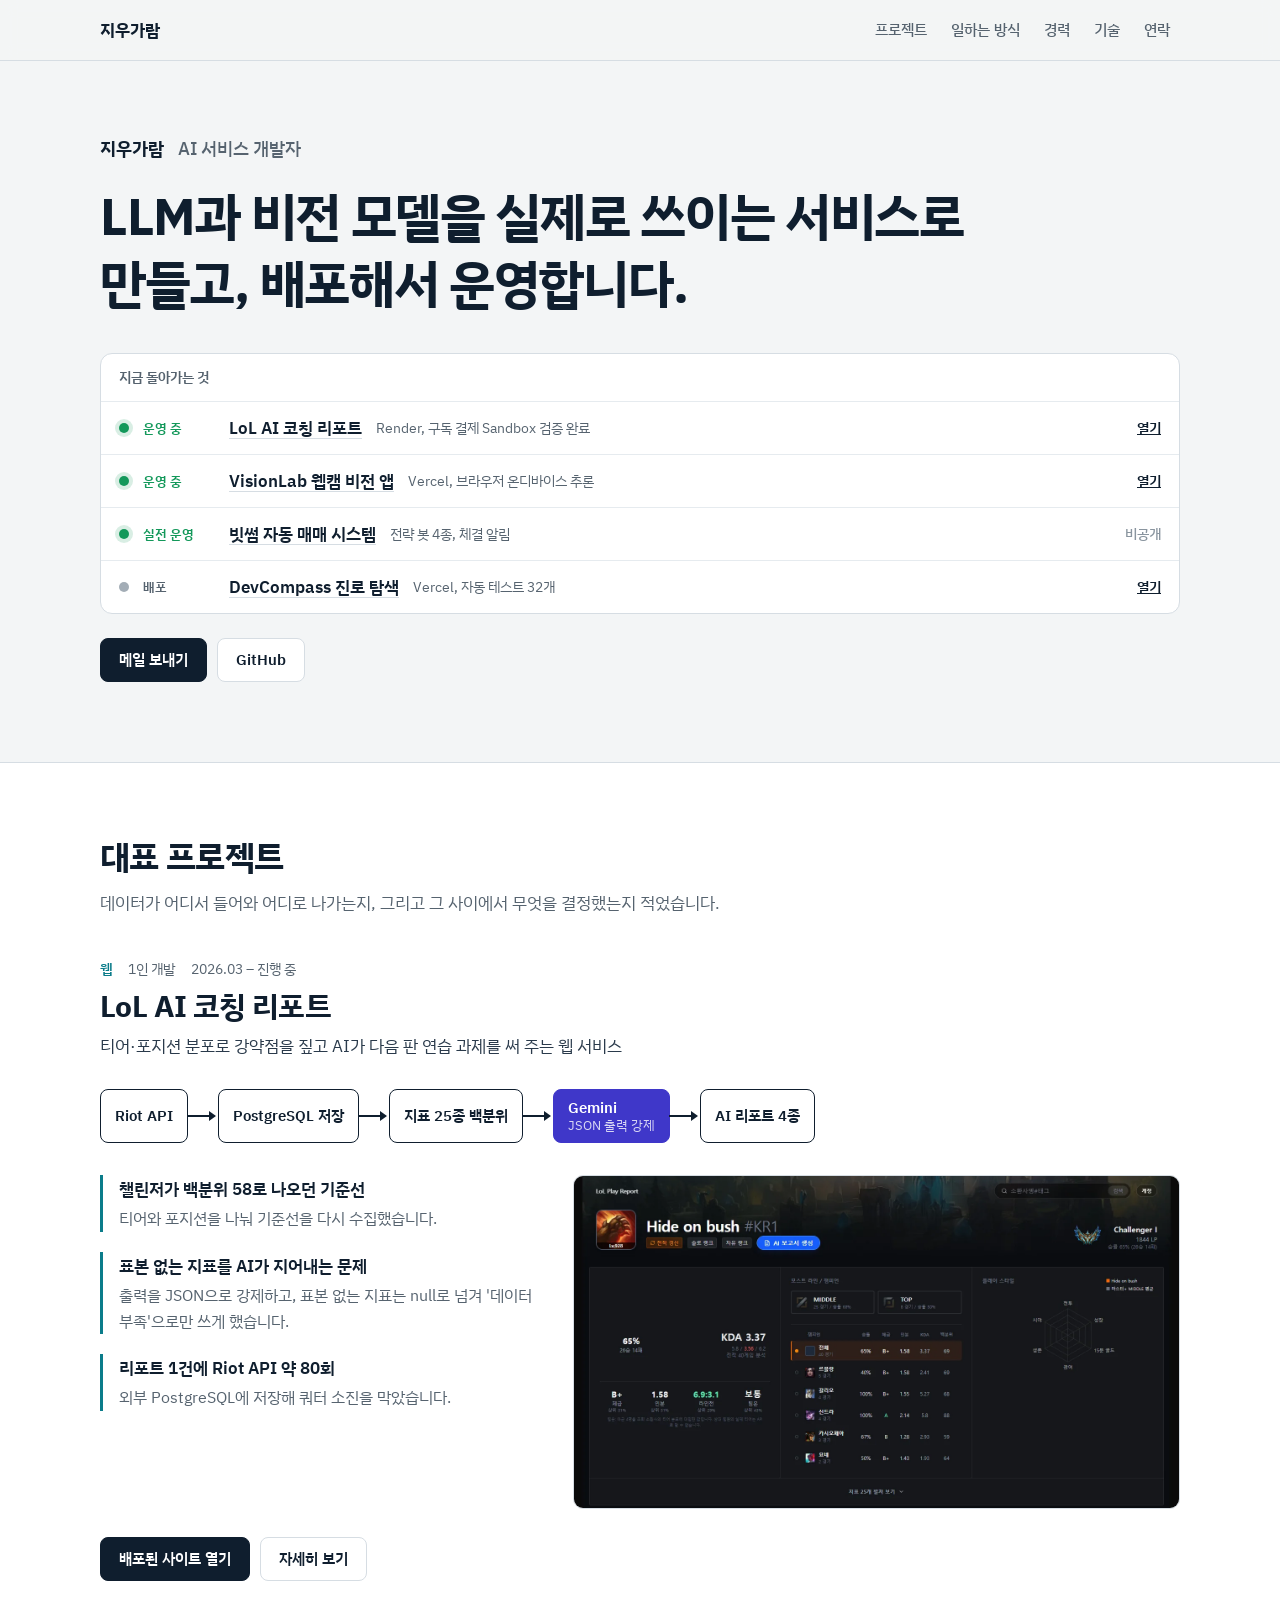
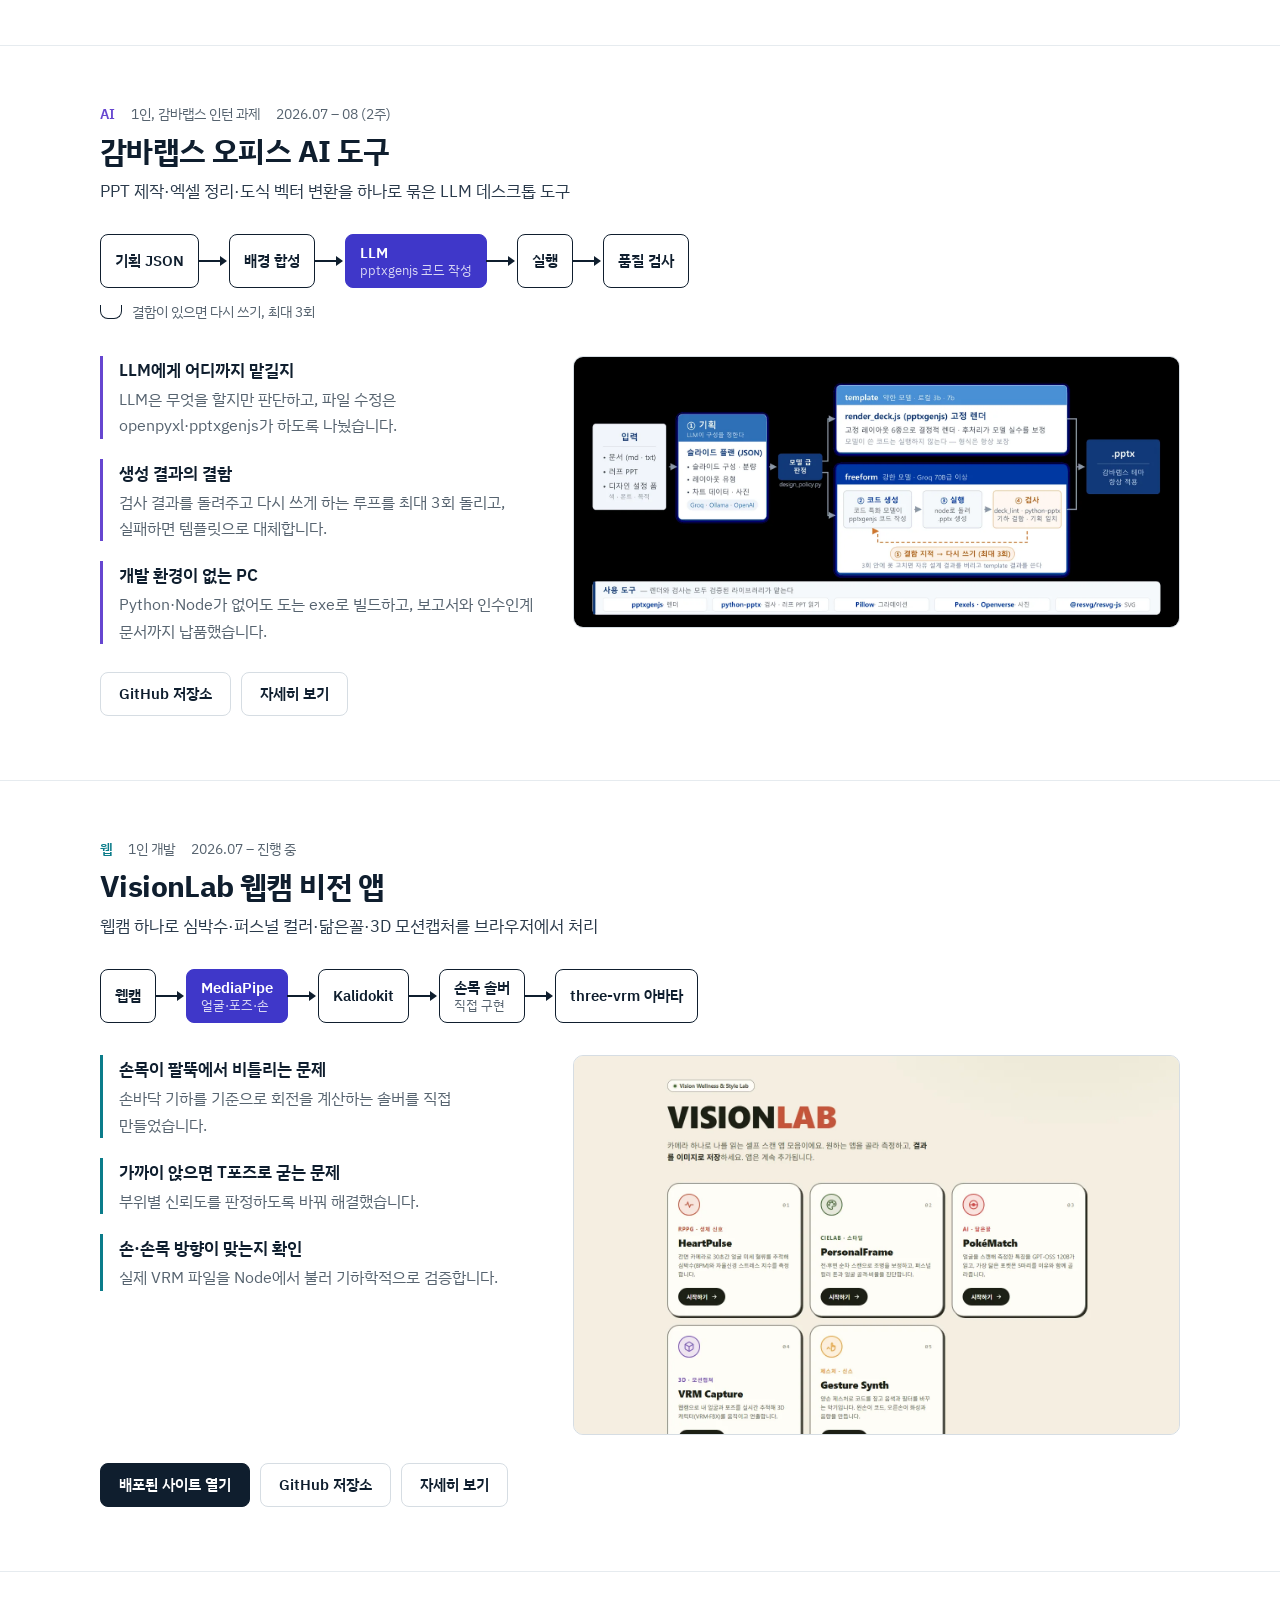
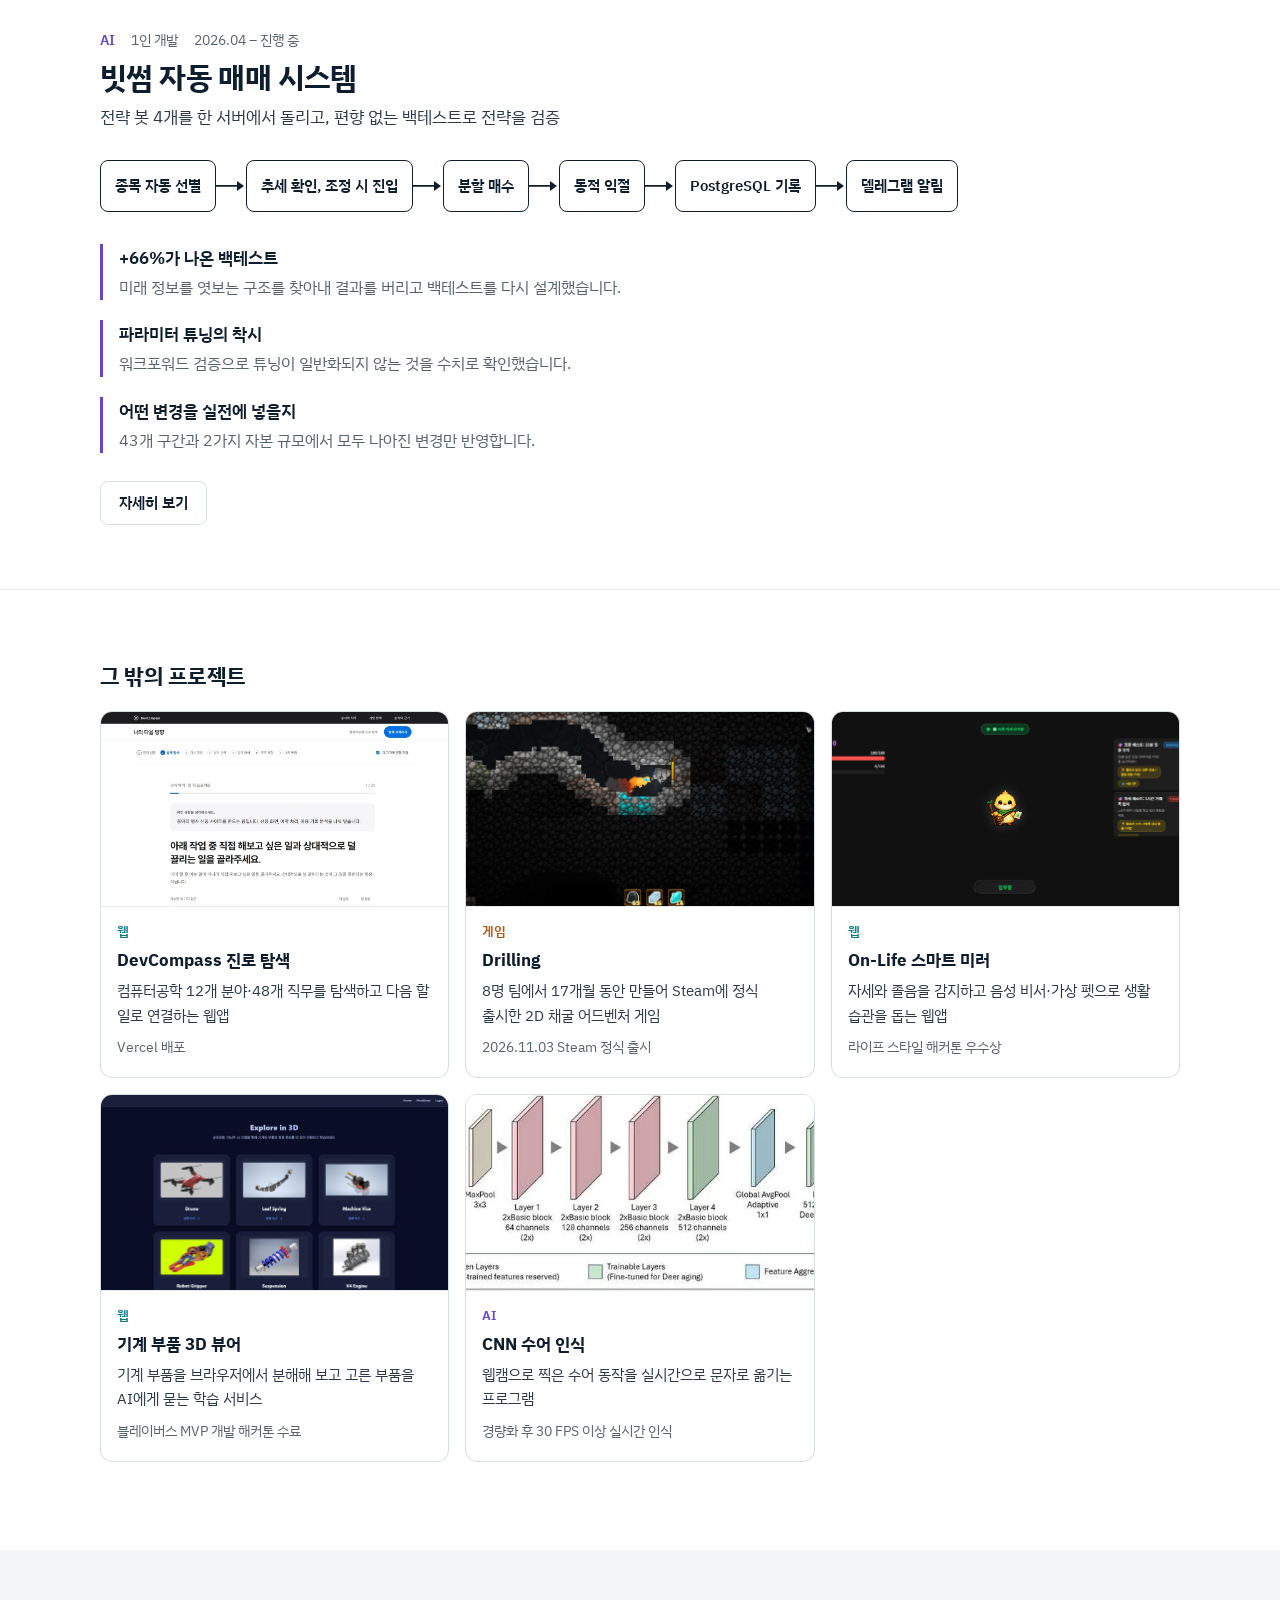
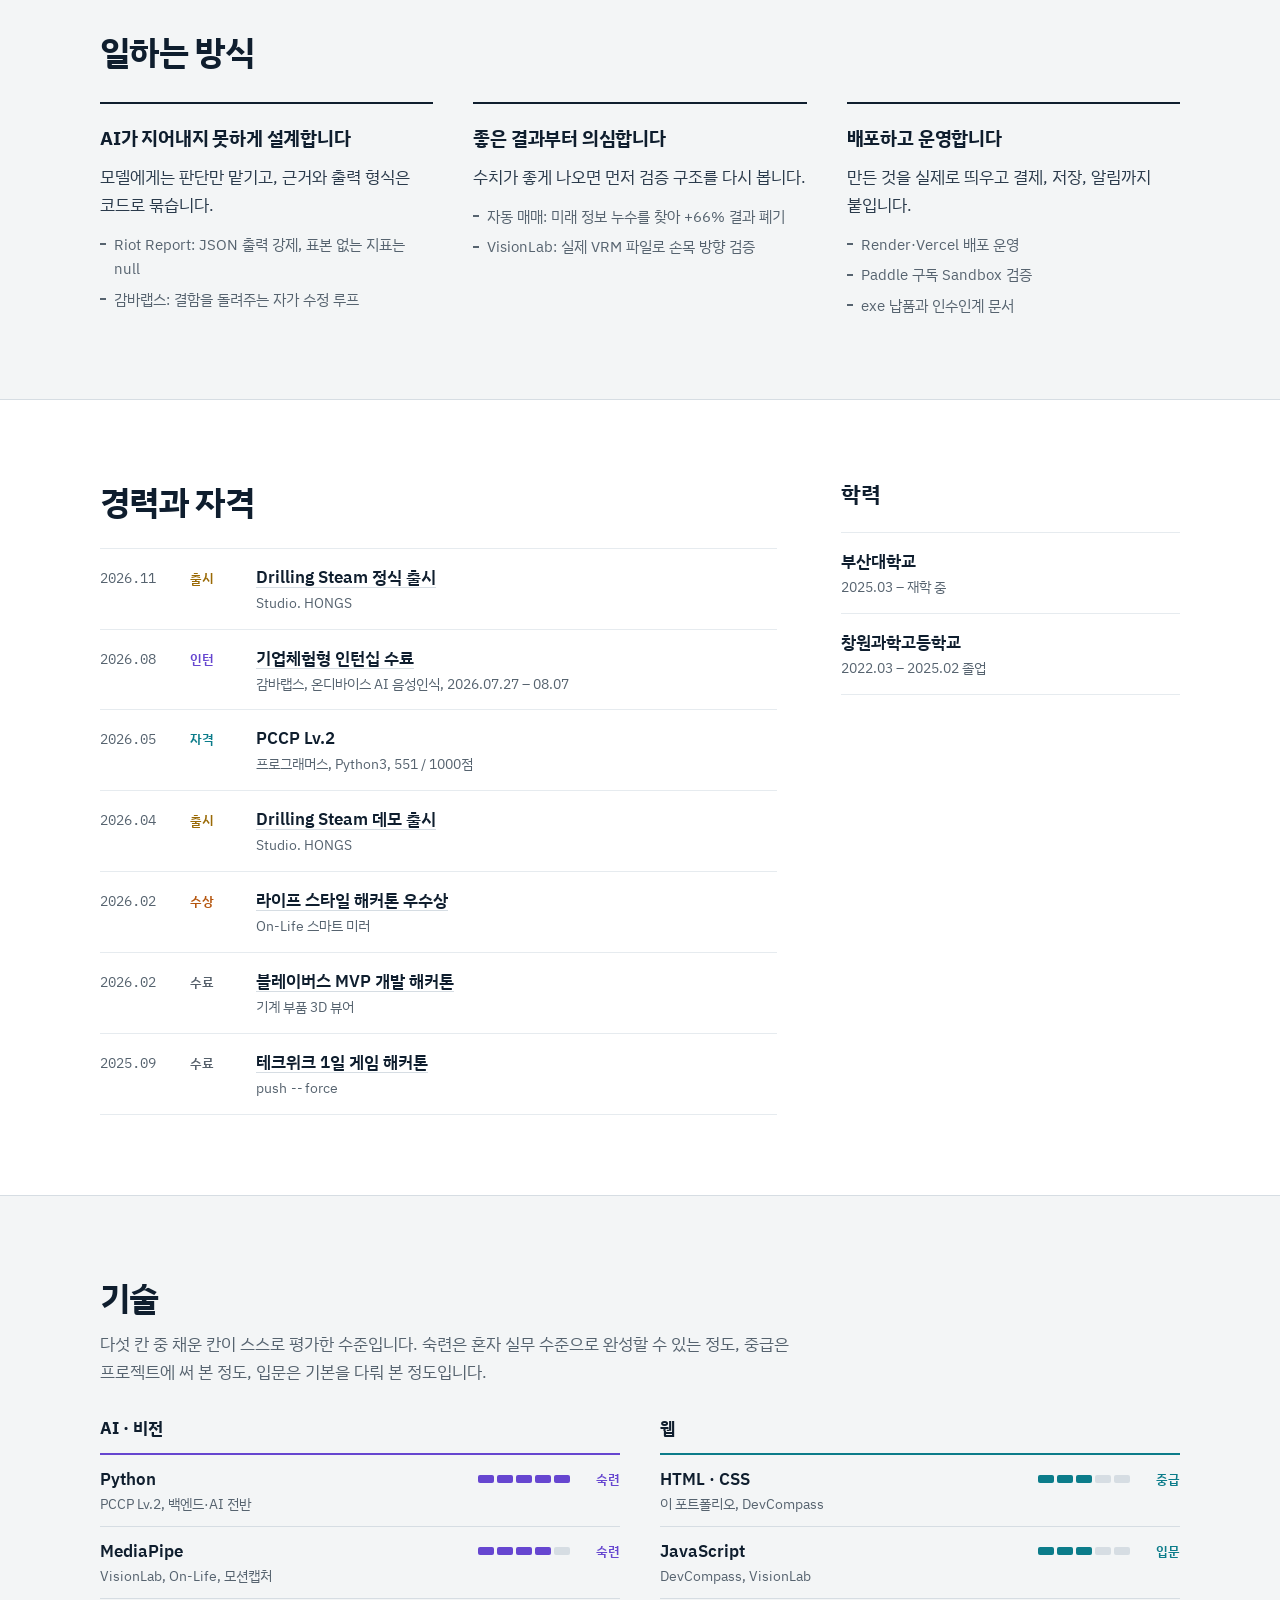
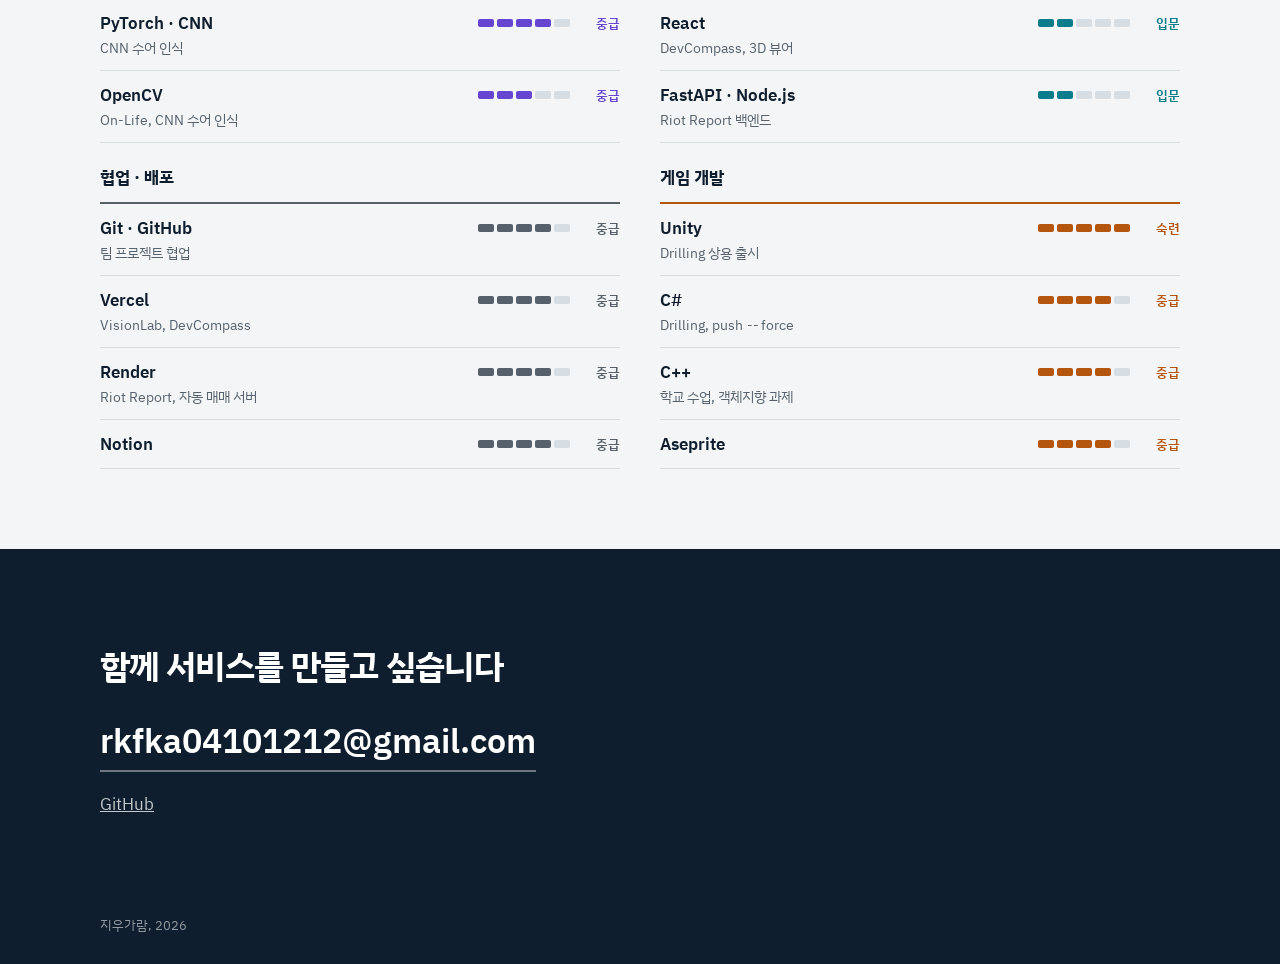
==== dev/index.html @ ec613320 "dev: 게임 외 직무용 포트폴리오 추가 (/dev/) - AI 서비스 개발자 관점으로 대표 프로젝트 4개(Riot Report, 감바랩스, VisionLab, 자동 매매) 재구성" ====
<!DOCTYPE html>
<html lang="ko">
<head>
  <meta charset="UTF-8">
  <meta name="viewport" content="width=device-width, initial-scale=1">
  <title>지우가람 | AI 서비스 개발자</title>
  <meta name="description" content="LLM과 비전 모델을 실제로 쓰이는 서비스로 만들고, 배포해서 운영하는 개발자 지우가람의 포트폴리오.">
  <meta property="og:type" content="website">
  <meta property="og:title" content="지우가람 | AI 서비스 개발자">
  <meta property="og:description" content="LoL AI 코칭 리포트, 감바랩스 LLM 도구, VisionLab, 자동 매매 시스템. 만들고 배포하고 운영한 프로젝트들.">
  <meta property="og:url" content="https://gamaius.github.io/dev/">
  <meta property="og:image" content="https://gamaius.github.io/img/riot-report.webp">
  <link rel="icon" href="data:image/svg+xml,<svg xmlns=%22http://www.w3.org/2000/svg%22 viewBox=%220 0 16 16%22><rect width=%2216%22 height=%2216%22 rx=%223%22 fill=%22%230f1e2e%22/><circle cx=%228%22 cy=%228%22 r=%223%22 fill=%22%2315a05a%22/></svg>">
  <link rel="preconnect" href="https://fonts.googleapis.com">
  <link rel="preconnect" href="https://fonts.gstatic.com" crossorigin>
  <link rel="stylesheet" href="https://fonts.googleapis.com/css2?family=IBM+Plex+Mono:wght@400;500&family=IBM+Plex+Sans+KR:wght@400;500;600;700&display=swap">
  <link rel="stylesheet" href="dev.css?v=1">
  <script src="../data.js?v=1" defer></script>
  <script src="data-dev.js?v=1" defer></script>
  <script src="dev.js?v=1" defer></script>
</head>
<body>
  <a class="skip" href="#main">본문으로 건너뛰기</a>

  <header class="top">
    <div class="wrap top-inner">
      <a class="brand" href="#hero">지우가람</a>
      <nav aria-label="주요 메뉴">
        <ul class="nav">
          <li><a href="#work">프로젝트</a></li>
          <li><a href="#how">일하는 방식</a></li>
          <li><a href="#career">경력</a></li>
          <li><a href="#skills">기술</a></li>
          <li><a href="#contact">연락</a></li>
        </ul>
      </nav>
    </div>
  </header>

  <main id="main">
    <section id="hero" class="hero" aria-labelledby="hero-title">
      <div class="wrap hero-grid">
        <div class="hero-text">
          <p class="who"><span data-bind="person.name"></span><span class="who-role" data-dev="person.role"></span></p>
          <h1 id="hero-title" class="hero-title" data-dev="person.tagline"></h1>
          <section class="status" aria-labelledby="status-title">
            <h2 id="status-title" class="status-title">지금 돌아가는 것</h2>
            <ul class="status-list" data-slot="live"></ul>
          </section>
          <div class="hero-actions">
            <a class="btn btn-ink" data-mail-link>메일 보내기</a>
            <a class="btn btn-line" data-href="person.github" target="_blank" rel="noopener">GitHub</a>
          </div>
        </div>
        <figure class="hero-art" hidden>
          <img src="img/hero.webp" width="1200" height="1200" alt="">
        </figure>
      </div>
    </section>

    <section id="work" class="work" aria-labelledby="work-title">
      <div class="wrap">
        <h2 id="work-title" class="sec-title">대표 프로젝트</h2>
        <p class="sec-lead">데이터가 어디서 들어와 어디로 나가는지, 그리고 그 사이에서 무엇을 결정했는지 적었습니다.</p>
      </div>
      <div data-slot="featured"></div>
      <div class="wrap more">
        <h2 class="sec-title sec-title-sm">그 밖의 프로젝트</h2>
        <ul class="more-grid" data-slot="more"></ul>
      </div>
    </section>

    <section id="how" class="how" aria-labelledby="how-title">
      <div class="wrap">
        <h2 id="how-title" class="sec-title">일하는 방식</h2>
        <ul class="how-list" data-slot="strengths"></ul>
      </div>
    </section>

    <section id="career" class="career" aria-labelledby="career-title">
      <div class="wrap career-grid">
        <div>
          <h2 id="career-title" class="sec-title">경력과 자격</h2>
          <ol class="timeline" data-slot="timeline"></ol>
        </div>
        <div>
          <h2 class="sec-title sec-title-sm">학력</h2>
          <ul class="edu" data-slot="education"></ul>
        </div>
      </div>
    </section>

    <section id="skills" class="skills-sec" aria-labelledby="skills-title">
      <div class="wrap">
        <h2 id="skills-title" class="sec-title">기술</h2>
        <p class="sec-lead">다섯 칸 중 채운 칸이 스스로 평가한 수준입니다. 숙련은 혼자 실무 수준으로 완성할 수 있는 정도, 중급은 프로젝트에 써 본 정도, 입문은 기본을 다뤄 본 정도입니다.</p>
        <div class="skills" data-slot="skills"></div>
      </div>
    </section>

    <section id="contact" class="contact" aria-labelledby="contact-title">
      <div class="wrap">
        <h2 id="contact-title" class="contact-title">함께 서비스를 만들고 싶습니다</h2>
        <a class="mail" data-mail></a>
        <p class="contact-links"><a data-href="person.github" target="_blank" rel="noopener">GitHub</a></p>
      </div>
    </section>
  </main>

  <footer class="foot"><div class="wrap">지우가람, 2026</div></footer>

  <dialog class="sheet" id="detail" aria-labelledby="detail-title">
    <div class="sheet-inner">
      <button class="sheet-close" type="button" data-close>닫기</button>
      <div data-slot="detail"></div>
    </div>
  </dialog>
</body>
</html>
---- dev/dev.css ----
/*
 * 지우가람 포트폴리오, 게임 외 직무용 (/dev/)
 *
 * 주인공은 "파이프라인 띠": 프로젝트마다 데이터가 들어와 나가는 길을 노드로 그리고,
 * AI 모델이 들어가는 칸만 남색으로 채운다. 나머지는 조용하게.
 * 초록 점은 "실제로 운영 중"이라는 뜻으로만 쓴다.
 */
:root {
  --bg: #f3f5f6;
  --paper: #ffffff;
  --ink: #0f1e2e;
  --ink-2: #2a3a4b;
  --muted: #56636f;
  --line: #d6dde3;
  --line-2: #e6ebef;
  --live: #13985a;
  --model: #3f37c9;
  --game: #b5560f;
  --ai: #6646d0;
  --web: #0b7c8a;
  --tool: #56606b;
  --gold: #9a6a06;

  --sans: "IBM Plex Sans KR", "Apple SD Gothic Neo", "Malgun Gothic", system-ui, sans-serif;
  --mono: "IBM Plex Mono", ui-monospace, "Cascadia Mono", Consolas, monospace;
  --wrap: 1160px;
  --gutter: clamp(16px, 4vw, 40px);
}

*, *::before, *::after { box-sizing: border-box; }
html { scroll-behavior: smooth; scroll-padding-top: 72px; }
body {
  margin: 0; background: var(--bg); color: var(--ink);
  font-family: var(--sans); font-size: 16.5px; line-height: 1.7;
  word-break: keep-all; overflow-wrap: anywhere; -webkit-font-smoothing: antialiased;
}
img { max-width: 100%; height: auto; display: block; }
h1, h2, h3, p, figure { margin: 0; }
ul, ol, dl, dd { margin: 0; padding: 0; list-style: none; }
a { color: inherit; }
button { font: inherit; color: inherit; }
.wrap { max-width: var(--wrap); margin: 0 auto; padding: 0 var(--gutter); }
.sr { position: absolute; width: 1px; height: 1px; overflow: hidden; clip: rect(0 0 0 0); white-space: nowrap; }
.dd { font-kerning: none; letter-spacing: 0.06em; margin: 0 0.04em; }
:focus-visible { outline: 3px solid var(--model); outline-offset: 3px; }
.skip { position: absolute; left: 12px; top: -60px; z-index: 60; padding: 8px 14px; background: var(--ink); color: #fff; }
.skip:focus { top: 12px; }

/* 분야 색 */
.k-game { --k: var(--game); }
.k-ai { --k: var(--ai); }
.k-web { --k: var(--web); }
.k-tool { --k: var(--tool); }
.kind { display: inline-block; font-size: 12.5px; font-weight: 600; color: var(--k); }

/* 버튼 */
.btn { display: inline-flex; align-items: center; min-height: 44px; padding: 0 18px; border-radius: 8px; font-weight: 600; font-size: 15px; text-decoration: none; cursor: pointer; }
.btn-ink { background: var(--ink); color: #fff; border: 1px solid var(--ink); }
.btn-ink:hover { background: var(--ink-2); }
.btn-line { background: var(--paper); color: var(--ink); border: 1px solid var(--line); }
.btn-line:hover { border-color: var(--ink); }

/* ---------- 상단 ---------- */
.top { position: sticky; top: 0; z-index: 40; background: rgba(243, 245, 246, 0.9); backdrop-filter: blur(8px); border-bottom: 1px solid var(--line); }
.top-inner { height: 60px; display: flex; align-items: center; justify-content: space-between; gap: 16px; }
.brand { font-weight: 700; font-size: 17px; text-decoration: none; }
.nav { display: flex; gap: 4px; }
.nav a { display: block; padding: 6px 10px; font-size: 14.5px; font-weight: 500; color: var(--muted); text-decoration: none; border-radius: 6px; }
.nav a:hover { color: var(--ink); background: var(--line-2); }
@media (max-width: 640px) {
  .top-inner { height: auto; flex-direction: column; align-items: flex-start; gap: 0; padding-top: 8px; padding-bottom: 6px; }
  .nav { margin-left: -10px; flex-wrap: wrap; gap: 0; }
  .nav a { padding: 4px 10px; font-size: 14px; }
  html { scroll-padding-top: 96px; }
}

/* ---------- 첫 화면 ---------- */
.hero { padding: 72px 0 80px; }
.hero-grid { display: grid; grid-template-columns: minmax(0, 1fr); gap: 48px; align-items: center; }
.has-art .hero-grid { grid-template-columns: minmax(0, 7fr) minmax(0, 5fr); }
.who { display: flex; flex-wrap: wrap; align-items: baseline; gap: 4px 14px; font-size: 18px; font-weight: 700; }
.who-role { font-weight: 500; color: var(--muted); }
.hero-title { margin-top: 18px; max-width: 18em; font-size: clamp(32px, 4.4vw, 52px); line-height: 1.3; font-weight: 700; letter-spacing: -0.025em; }
.hero-art img { width: 100%; border-radius: 16px; }

/* 지금 돌아가는 것: 서비스 상태판 */
.status { margin-top: 36px; background: var(--paper); border: 1px solid var(--line); border-radius: 12px; }
.status-title { padding: 12px 18px; font-size: 13.5px; font-weight: 600; color: var(--muted); border-bottom: 1px solid var(--line-2); }
.st { display: grid; grid-template-columns: 10px 72px minmax(0, auto) minmax(0, 1fr) auto; align-items: center; gap: 4px 14px; padding: 12px 18px; border-bottom: 1px solid var(--line-2); }
.st:last-child { border-bottom: 0; }
.st-dot { width: 10px; height: 10px; border-radius: 50%; background: #a3adb6; }
.st-live .st-dot { background: var(--live); box-shadow: 0 0 0 4px rgba(19, 152, 90, 0.16); }
.st-label { font-size: 13px; font-weight: 600; color: var(--muted); }
.st-live .st-label { color: var(--live); }
.st-name { all: unset; cursor: pointer; font-weight: 600; text-decoration: underline; text-decoration-color: var(--line); text-underline-offset: 4px; white-space: nowrap; }
.st-name:hover { text-decoration-color: currentColor; }
.st-name:focus-visible { outline: 3px solid var(--model); outline-offset: 2px; }
.st-note { font-size: 14px; color: var(--muted); }
.st-link { font-size: 14px; font-weight: 600; color: var(--ink); }
.st-none { color: #8a959f; font-weight: 500; text-decoration: none; }
.hero-actions { margin-top: 24px; display: flex; flex-wrap: wrap; gap: 10px; }
@media (max-width: 960px) {
  .has-art .hero-grid { grid-template-columns: 1fr; }
  .hero-art { max-width: 420px; }
}
@media (max-width: 640px) {
  .hero { padding: 40px 0 56px; }
  .st { grid-template-columns: 10px minmax(0, 1fr) auto; padding: 12px 14px; }
  .st-label { grid-column: 2; grid-row: 1; }
  .st-name { grid-column: 2; grid-row: 2; white-space: normal; }
  .st-note { grid-column: 2; grid-row: 3; }
  .st-link { grid-column: 3; grid-row: 1 / span 3; }
  .st-dot { grid-row: 1; }
}

/* ---------- 구간 제목 ---------- */
.sec-title { font-size: clamp(26px, 3vw, 34px); font-weight: 700; letter-spacing: -0.02em; line-height: 1.3; }
.sec-title-sm { font-size: 22px; }
.sec-lead { margin-top: 10px; max-width: 46em; color: var(--muted); }

/* ---------- 대표 프로젝트 ---------- */
.work { padding: 72px 0 88px; background: var(--paper); border-top: 1px solid var(--line); }
.feat { padding: 56px 0 64px; border-bottom: 1px solid var(--line-2); }
.feat:first-child { padding-top: 40px; }
.feat-meta { display: flex; flex-wrap: wrap; gap: 4px 16px; font-size: 14px; color: var(--muted); }
.feat-meta .kind { font-size: 14px; }
.feat-title { margin-top: 6px; font-size: clamp(24px, 2.6vw, 30px); font-weight: 700; letter-spacing: -0.02em; line-height: 1.3; }
.feat-line { margin-top: 6px; font-size: 17px; color: var(--ink-2); max-width: 40em; }

/* 파이프라인 띠 */
.pipe-wrap { margin-top: 28px; }
.pipe { display: flex; flex-wrap: wrap; align-items: stretch; gap: 14px 30px; }
.pn { position: relative; display: grid; align-content: center; min-height: 52px; padding: 8px 14px; background: var(--paper); border: 1.5px solid var(--ink); border-radius: 8px; }
.pn-label { font-size: 14.5px; font-weight: 600; line-height: 1.35; }
.pn-sub { font-size: 12.5px; color: var(--muted); line-height: 1.35; }
.pn-model { background: var(--model); border-color: var(--model); color: #fff; }
.pn-model .pn-sub { color: rgba(255, 255, 255, 0.8); }
/* 노드 사이 연결선과 화살촉 */
.pn:not(:last-child)::after {
  content: ""; position: absolute; left: 100%; top: 50%; width: 30px; height: 2px; margin-top: -1px;
  background: linear-gradient(90deg, var(--ink) 0 calc(100% - 7px), transparent 0);
}
.pn:not(:last-child)::before {
  content: ""; position: absolute; left: calc(100% + 22px); top: 50%; margin-top: -5px;
  border: 5px solid transparent; border-left: 7px solid var(--ink); border-right: 0;
}
.pipe-loop { margin-top: 12px; display: flex; align-items: center; gap: 10px; font-size: 14px; color: var(--muted); }
.pipe-loop-mark { width: 22px; height: 14px; border: 1.5px solid var(--ink); border-top: 0; border-radius: 0 0 8px 8px; }

/* 처음 보일 때 신호가 왼쪽부터 한 번 지나간다 (보이기 전에도 읽을 수 있게 흐리게만 둔다) */
.pipe.armed .pn { border-color: var(--line); color: var(--muted); transition: border-color 0.25s, color 0.25s, background-color 0.25s; }
.pipe.armed .pn-model { background: #c9c6ef; border-color: #c9c6ef; color: #fff; }
.pipe.armed .pn::after { background: linear-gradient(90deg, var(--line) 0 calc(100% - 7px), transparent 0); }
.pipe.armed .pn::before { border-left-color: var(--line); }
.pipe.run .pn { border-color: var(--ink); color: var(--ink); transition-delay: calc(var(--i) * 0.22s); }
.pipe.run .pn-model { background: var(--model); border-color: var(--model); color: #fff; }
.pipe.run .pn::after { background: linear-gradient(90deg, var(--ink) 0 calc(100% - 7px), transparent 0); transition: none; animation: wire 0.22s calc(var(--i) * 0.22s + 0.12s) both; }
.pipe.run .pn::before { border-left-color: var(--ink); transition: border-left-color 0s calc(var(--i) * 0.22s + 0.3s); }
@keyframes wire { from { clip-path: inset(0 100% 0 0); } to { clip-path: inset(0 0 0 0); } }

.feat-body { margin-top: 32px; display: grid; grid-template-columns: minmax(0, 5fr) minmax(0, 7fr); gap: 40px; align-items: start; }
.points { display: grid; gap: 20px; }
.points div { padding-left: 16px; border-left: 3px solid var(--k); }
.points dt { font-weight: 600; }
.points dd { margin-top: 2px; color: var(--muted); font-size: 15.5px; }
.feat-shot img { width: 100%; max-height: 520px; object-fit: contain; border-radius: 10px; border: 1px solid var(--line); background: var(--bg); }
.feat-actions { margin-top: 28px; display: flex; flex-wrap: wrap; gap: 10px; }
@media (max-width: 900px) {
  .feat-body { grid-template-columns: 1fr; gap: 28px; }
  .feat-shot { order: -1; }
}
/* 좁은 화면: 파이프라인을 세로로 */
@media (max-width: 640px) {
  .pipe { flex-direction: column; gap: 18px; }
  .pn { align-self: flex-start; min-height: 44px; }
  .pn:not(:last-child)::after { left: 22px; top: 100%; width: 2px; height: 18px; margin: 0; background: linear-gradient(var(--ink) 0 calc(100% - 6px), transparent 0); }
  .pn:not(:last-child)::before { left: 17px; top: calc(100% + 12px); margin: 0; border: 5px solid transparent; border-top: 6px solid var(--ink); border-bottom: 0; }
  .pipe.armed .pn::after { background: linear-gradient(var(--line) 0 calc(100% - 6px), transparent 0); }
  .pipe.armed .pn::before { border-left-color: transparent; border-top-color: var(--line); }
  .pipe.run .pn::after { background: linear-gradient(var(--ink) 0 calc(100% - 6px), transparent 0); }
  .pipe.run .pn::before { border-left-color: transparent; border-top-color: var(--ink); transition: border-top-color 0s calc(var(--i) * 0.22s + 0.3s); }
  @keyframes wire { from { clip-path: inset(0 0 100% 0); } to { clip-path: inset(0 0 0 0); } }
}

/* 그 밖의 프로젝트 */
.more { margin-top: 72px; }
.more-grid { margin-top: 20px; display: grid; grid-template-columns: repeat(3, minmax(0, 1fr)); gap: 16px; }
.more-grid > li { display: flex; }
.mcard { all: unset; box-sizing: border-box; cursor: pointer; width: 100%; display: flex; flex-direction: column; background: var(--paper); border: 1px solid var(--line); border-radius: 12px; overflow: hidden; }
.mcard:hover { border-color: var(--ink); }
.mcard:focus-visible { outline: 3px solid var(--model); outline-offset: 2px; }
.mthumb { display: block; aspect-ratio: 16 / 9; background: var(--bg); border-bottom: 1px solid var(--line-2); overflow: hidden; }
.mthumb img { width: 100%; height: 100%; object-fit: cover; object-position: top; }
.mbody { display: grid; gap: 4px; padding: 14px 16px 18px; }
.mtitle { font-size: 17px; font-weight: 700; }
.mline { font-size: 14.5px; color: var(--ink-2); }
.mresult { margin-top: 4px; font-size: 13.5px; color: var(--muted); }
@media (max-width: 960px) { .more-grid { grid-template-columns: 1fr 1fr; } }
@media (max-width: 600px) { .more-grid { grid-template-columns: 1fr; } }

/* ---------- 일하는 방식 ---------- */
.how { padding: 80px 0; }
.how-list { margin-top: 28px; display: grid; grid-template-columns: repeat(3, minmax(0, 1fr)); gap: 40px; }
.how-list > li { padding-top: 18px; border-top: 2px solid var(--ink); }
.how-list h3 { font-size: 19px; font-weight: 700; letter-spacing: -0.01em; }
.how-list p { margin-top: 8px; color: var(--ink-2); }
.proof { margin-top: 14px; display: grid; gap: 6px; }
.proof li { position: relative; padding-left: 14px; font-size: 14.5px; color: var(--muted); }
.proof li::before { content: ""; position: absolute; left: 0; top: 0.72em; width: 6px; height: 2px; background: var(--muted); }
@media (max-width: 900px) { .how-list { grid-template-columns: 1fr; gap: 28px; } }

/* ---------- 경력 ---------- */
.career { padding: 80px 0; background: var(--paper); border-top: 1px solid var(--line); border-bottom: 1px solid var(--line); }
.career-grid { display: grid; grid-template-columns: minmax(0, 2fr) minmax(0, 1fr); gap: clamp(32px, 5vw, 72px); }
.timeline { margin-top: 24px; }
.timeline li { display: grid; grid-template-columns: 76px 52px minmax(0, 1fr); align-items: baseline; gap: 14px; padding: 14px 0; border-bottom: 1px solid var(--line-2); }
.timeline li:first-child { border-top: 1px solid var(--line-2); }
.timeline time { font-family: var(--mono); font-size: 14px; color: var(--muted); }
.badge { justify-self: start; font-size: 12.5px; font-weight: 600; color: var(--b); }
.b-출시 { --b: var(--gold); } .b-인턴 { --b: var(--ai); } .b-자격 { --b: var(--web); } .b-수상 { --b: var(--game); } .b-수료 { --b: var(--tool); }
.tl-title { font-weight: 600; }
.tl-title button { all: unset; cursor: pointer; text-decoration: underline; text-decoration-color: var(--line); text-underline-offset: 4px; }
.tl-title button:hover { text-decoration-color: currentColor; }
.tl-title button:focus-visible { outline: 3px solid var(--model); outline-offset: 2px; }
.tl-meta { font-size: 14px; color: var(--muted); }
.edu { margin-top: 24px; }
.edu li { display: grid; padding: 14px 0; border-bottom: 1px solid var(--line-2); }
.edu li:first-child { border-top: 1px solid var(--line-2); }
.edu strong { font-weight: 600; }
.edu span { font-size: 14px; color: var(--muted); }
@media (max-width: 900px) { .career-grid { grid-template-columns: 1fr; } }
@media (max-width: 520px) {
  .timeline li { grid-template-columns: 1fr; gap: 2px; }
  .timeline li > time { display: inline; }
}

/* ---------- 기술 ---------- */
.skills-sec { padding: 80px 0; }
.skills { margin-top: 28px; display: grid; grid-template-columns: repeat(2, minmax(0, 1fr)); gap: 20px 40px; }
.sgroup h3 { font-size: 17px; font-weight: 700; padding-bottom: 10px; border-bottom: 2px solid var(--k); }
.srow { display: grid; grid-template-columns: minmax(0, 1fr) auto 36px; grid-template-areas: "name gauge lvl" "proof proof proof"; align-items: center; gap: 0 14px; padding: 10px 0; border-bottom: 1px solid var(--line); }
.sname { grid-area: name; font-weight: 600; }
.gauge { grid-area: gauge; display: inline-flex; gap: 3px; }
.gauge i { width: 16px; height: 8px; border-radius: 2px; background: var(--line); }
.gauge i.on { background: var(--k); }
.slvl { grid-area: lvl; justify-self: end; font-size: 13px; font-weight: 600; color: var(--k); }
.sproof { grid-area: proof; font-size: 13.5px; color: var(--muted); }
@media (max-width: 860px) { .skills { grid-template-columns: 1fr; } }

/* ---------- 연락 ---------- */
.contact { padding: 88px 0 96px; background: var(--ink); color: #fff; }
.contact-title { font-size: clamp(26px, 3vw, 34px); font-weight: 700; letter-spacing: -0.02em; }
.mail { display: inline-block; margin-top: 18px; font-size: clamp(22px, 3.4vw, 34px); font-weight: 600; color: #fff; text-decoration: none; border-bottom: 2px solid rgba(255, 255, 255, 0.4); }
.mail:hover { border-bottom-color: #fff; }
.contact-links { margin-top: 18px; color: rgba(255, 255, 255, 0.75); }
.contact :focus-visible { outline-color: #fff; }
.foot { background: var(--ink); color: rgba(255, 255, 255, 0.55); font-size: 13px; padding: 0 0 28px; }

/* ---------- 상세 창 ---------- */
.sheet { width: min(900px, calc(100vw - 24px)); max-height: calc(100vh - 40px); padding: 0; border: 0; border-radius: 14px; background: var(--paper); color: var(--ink); box-shadow: 0 30px 80px rgba(15, 30, 46, 0.35); }
.sheet::backdrop { background: rgba(15, 30, 46, 0.55); }
.sheet[open] { animation: sheet-in 0.18s ease-out; }
@keyframes sheet-in { from { opacity: 0; transform: translateY(8px); } }
.sheet-inner { position: relative; padding: 26px clamp(18px, 4vw, 40px) 36px; }
.sheet-close { position: sticky; top: 0; float: right; z-index: 3; margin: -6px -10px 0 12px; min-height: 40px; padding: 0 16px; border-radius: 8px; border: 1px solid var(--line); background: var(--paper); font-weight: 600; font-size: 14px; cursor: pointer; }
.sheet-close:hover { border-color: var(--ink); }
.sheet h2 { margin-top: 2px; font-size: 26px; font-weight: 700; letter-spacing: -0.02em; }
.d-line { margin-top: 10px; color: var(--ink-2); font-size: 16px; }
.d-meta { margin-top: 18px; display: grid; grid-template-columns: repeat(4, minmax(0, 1fr)); gap: 10px; }
.d-meta div { padding: 12px 14px; border-radius: 8px; background: var(--bg); }
.d-meta dt { font-size: 12.5px; font-weight: 600; color: var(--muted); }
.d-meta dd { font-size: 14px; font-weight: 600; }
.d-gallery { margin-top: 20px; display: grid; grid-auto-flow: column; grid-auto-columns: 100%; gap: 12px; overflow-x: auto; scroll-snap-type: x mandatory; scrollbar-width: thin; }
.d-gallery figure { scroll-snap-align: start; }
.d-gallery img { width: 100%; max-height: 440px; object-fit: contain; background: var(--bg); border-radius: 8px; }
.d-gallery figcaption { margin-top: 6px; font-size: 13px; color: var(--muted); }
.d-pager { margin-top: 10px; display: flex; align-items: center; gap: 12px; }
.d-pager .btn { min-height: 38px; padding: 0 14px; font-size: 13.5px; }
.d-count { font-size: 13px; color: var(--muted); }
.d-sections { margin-top: 24px; display: grid; grid-template-columns: repeat(2, minmax(0, 1fr)); gap: 14px; }
.d-sec { padding: 16px 18px; border-radius: 10px; border: 1px solid var(--line); border-top: 3px solid var(--k); }
.d-sec h3 { font-size: 15px; font-weight: 700; margin-bottom: 6px; color: var(--k); }
.d-sec li { position: relative; padding-left: 14px; font-size: 14.5px; line-height: 1.6; margin-top: 6px; }
.d-sec li::before { content: ""; position: absolute; left: 0; top: 0.7em; width: 6px; height: 2px; background: var(--k); }
.d-foot { margin-top: 22px; display: grid; gap: 14px; }
.d-stack { display: flex; flex-wrap: wrap; gap: 6px; }
.d-stack li { font-family: var(--mono); font-size: 13px; padding: 3px 10px; border-radius: 6px; background: var(--bg); }
.d-links { display: flex; flex-wrap: wrap; align-items: center; gap: 10px 16px; padding-top: 16px; border-top: 1px solid var(--line); }
.d-note { font-size: 13.5px; color: var(--muted); }
@media (max-width: 720px) {
  .d-meta { grid-template-columns: 1fr 1fr; }
  .d-sections { grid-template-columns: 1fr; }
}

@media (prefers-reduced-motion: reduce) {
  html { scroll-behavior: auto; }
  *, *::before, *::after { animation: none !important; transition: none !important; }
}
.feat-body:not(:has(.feat-shot)) { grid-template-columns: minmax(0, 1fr); max-width: 760px; }
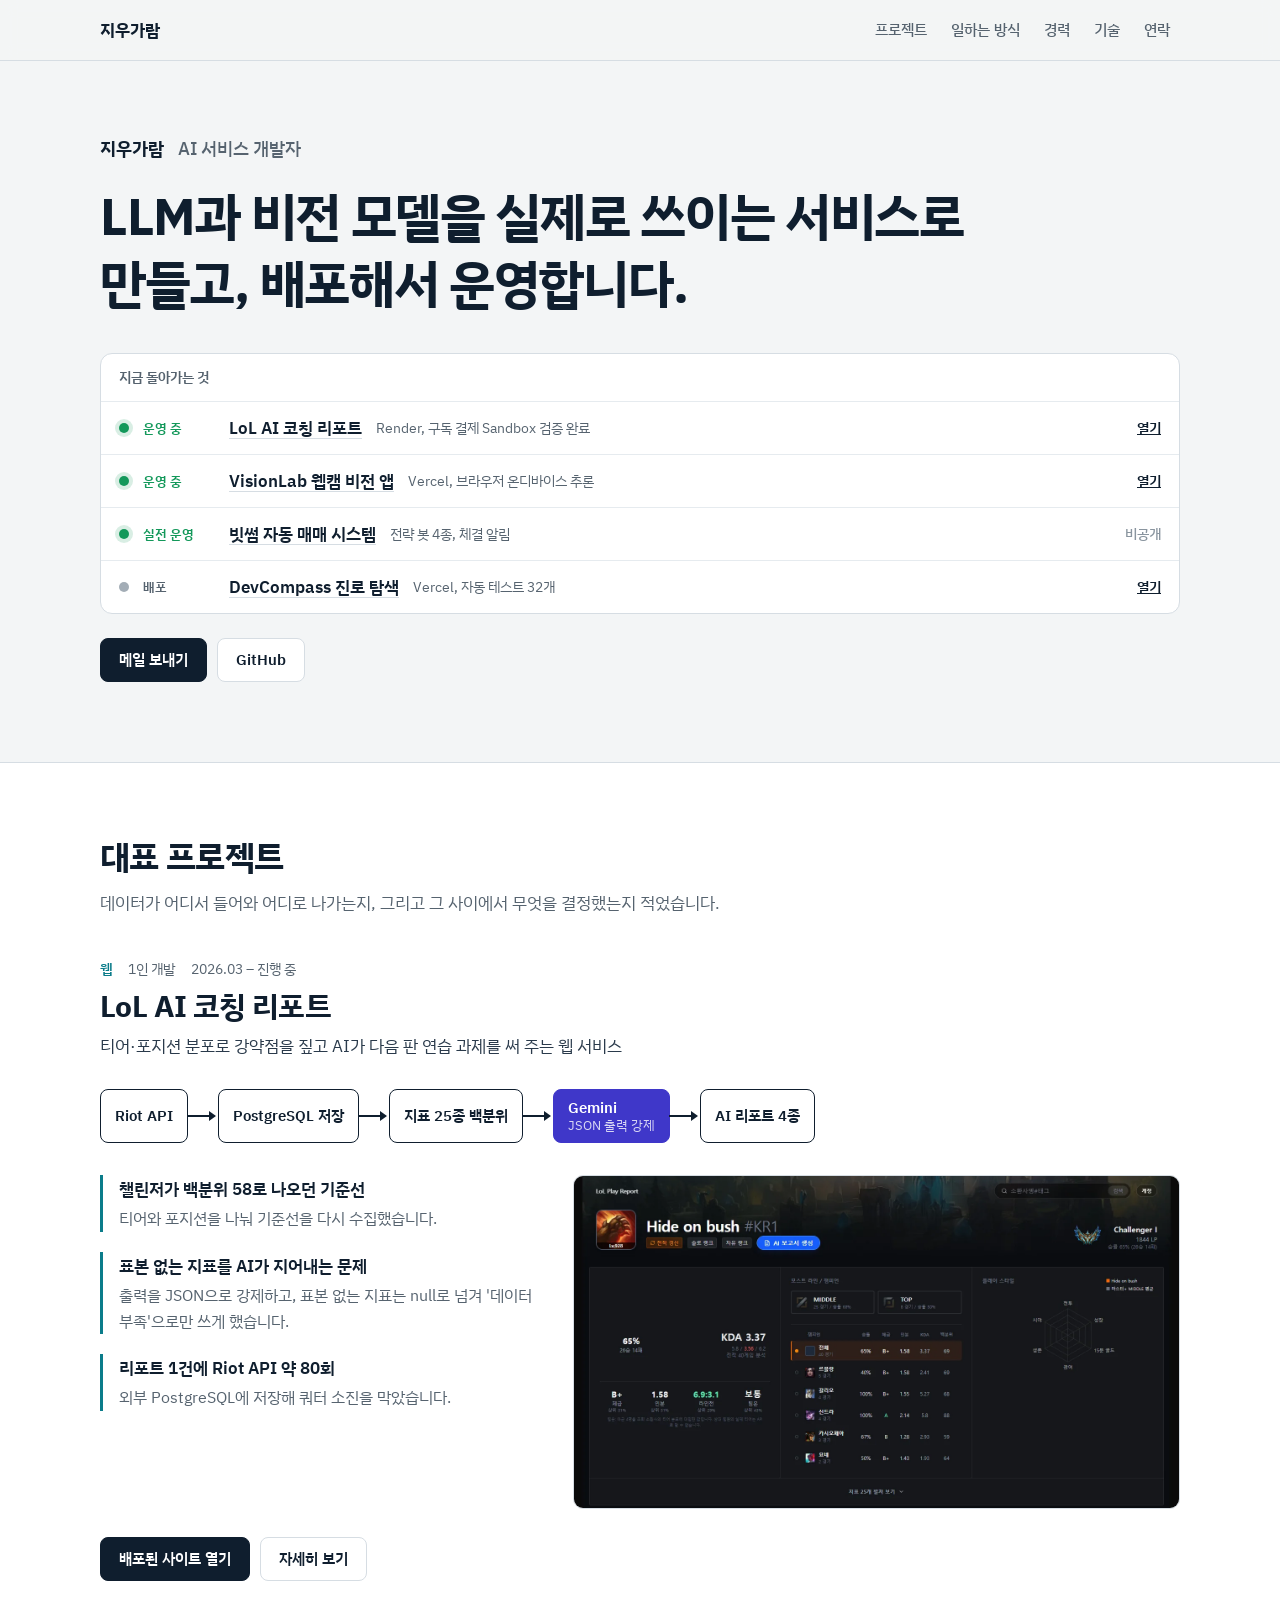
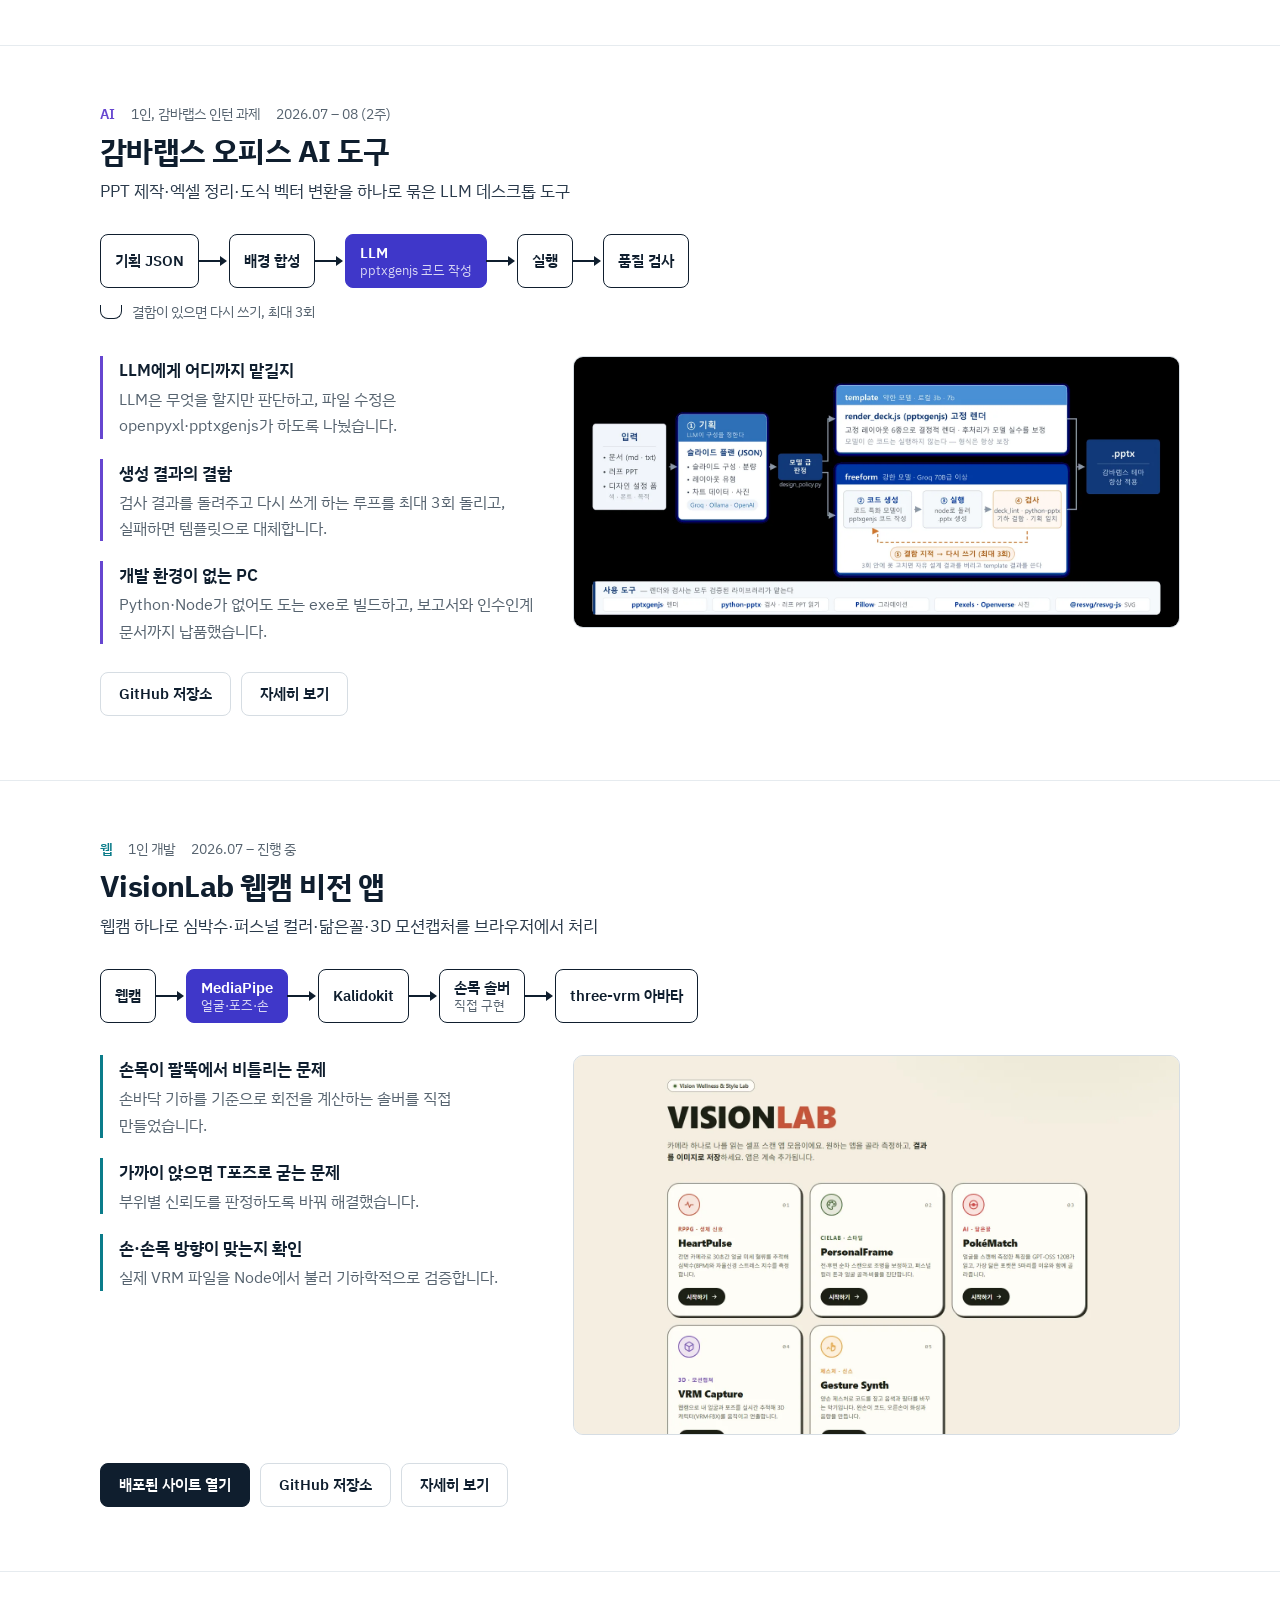
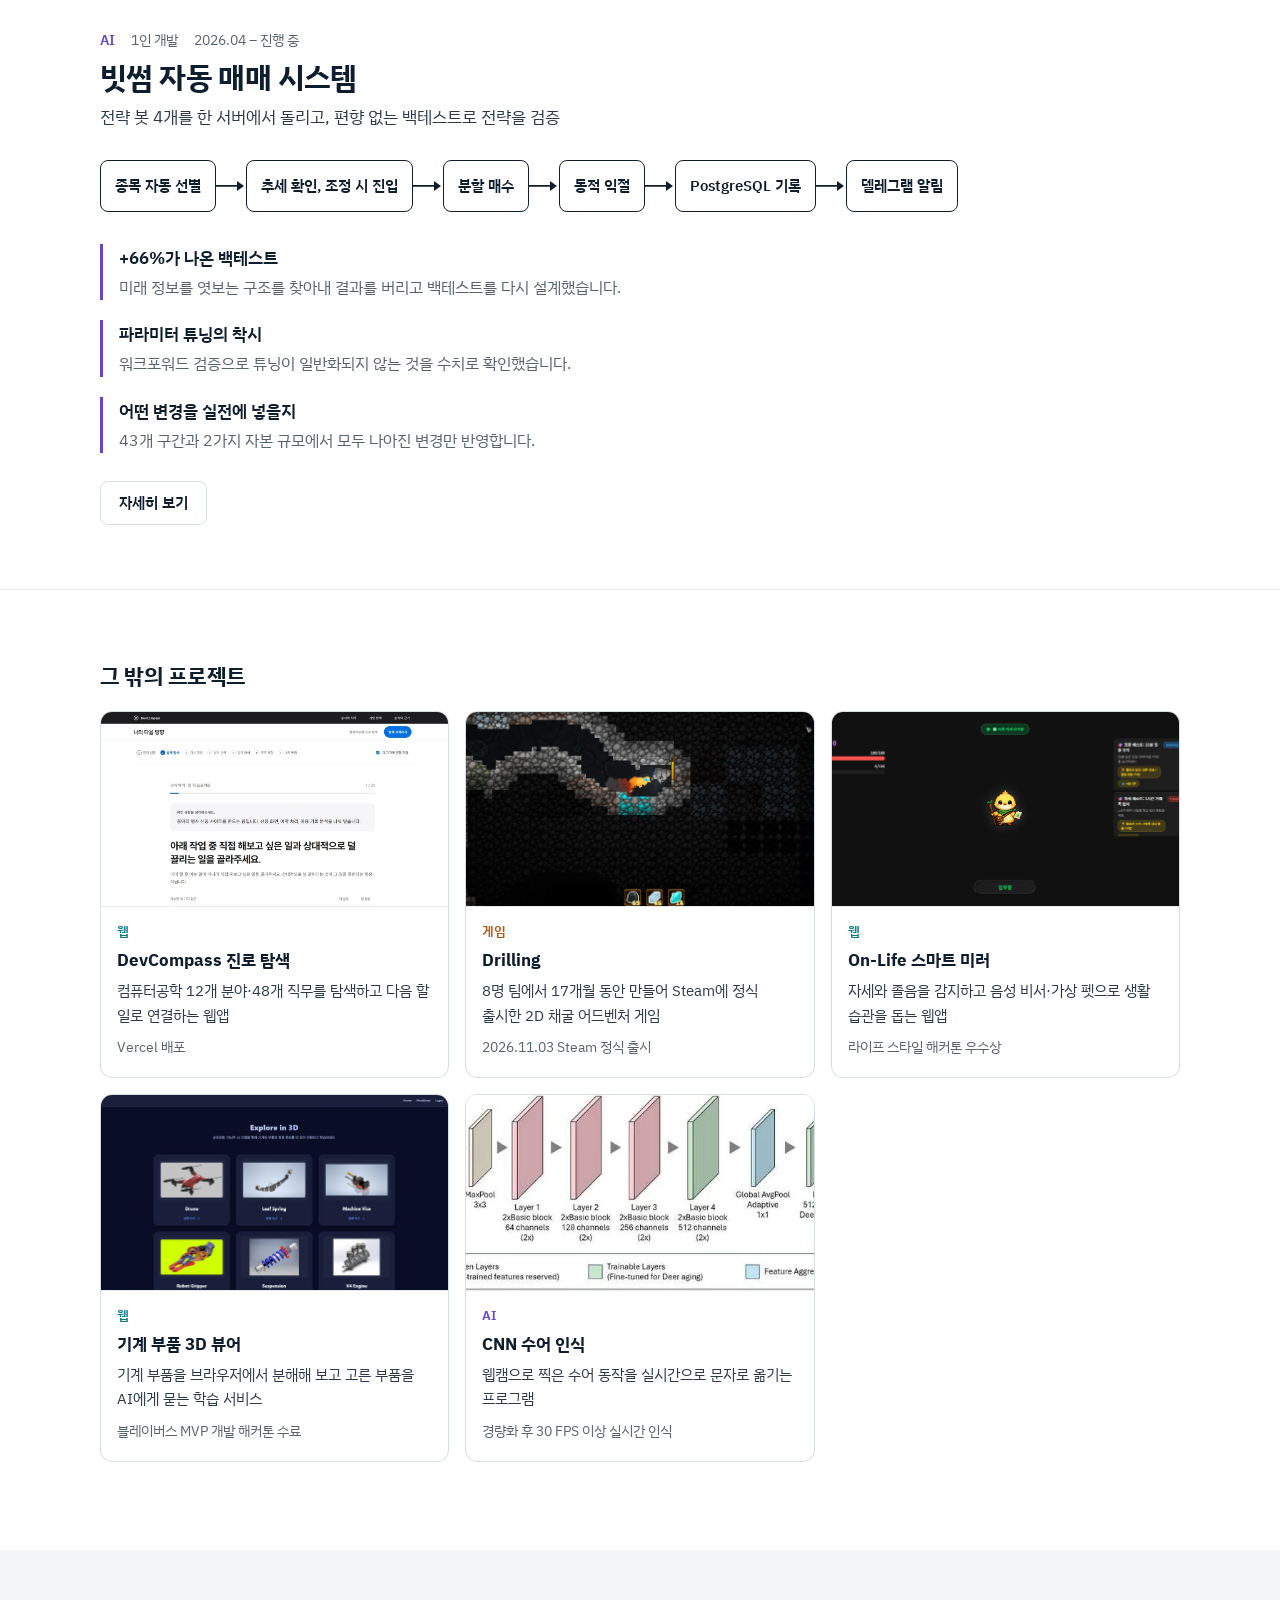
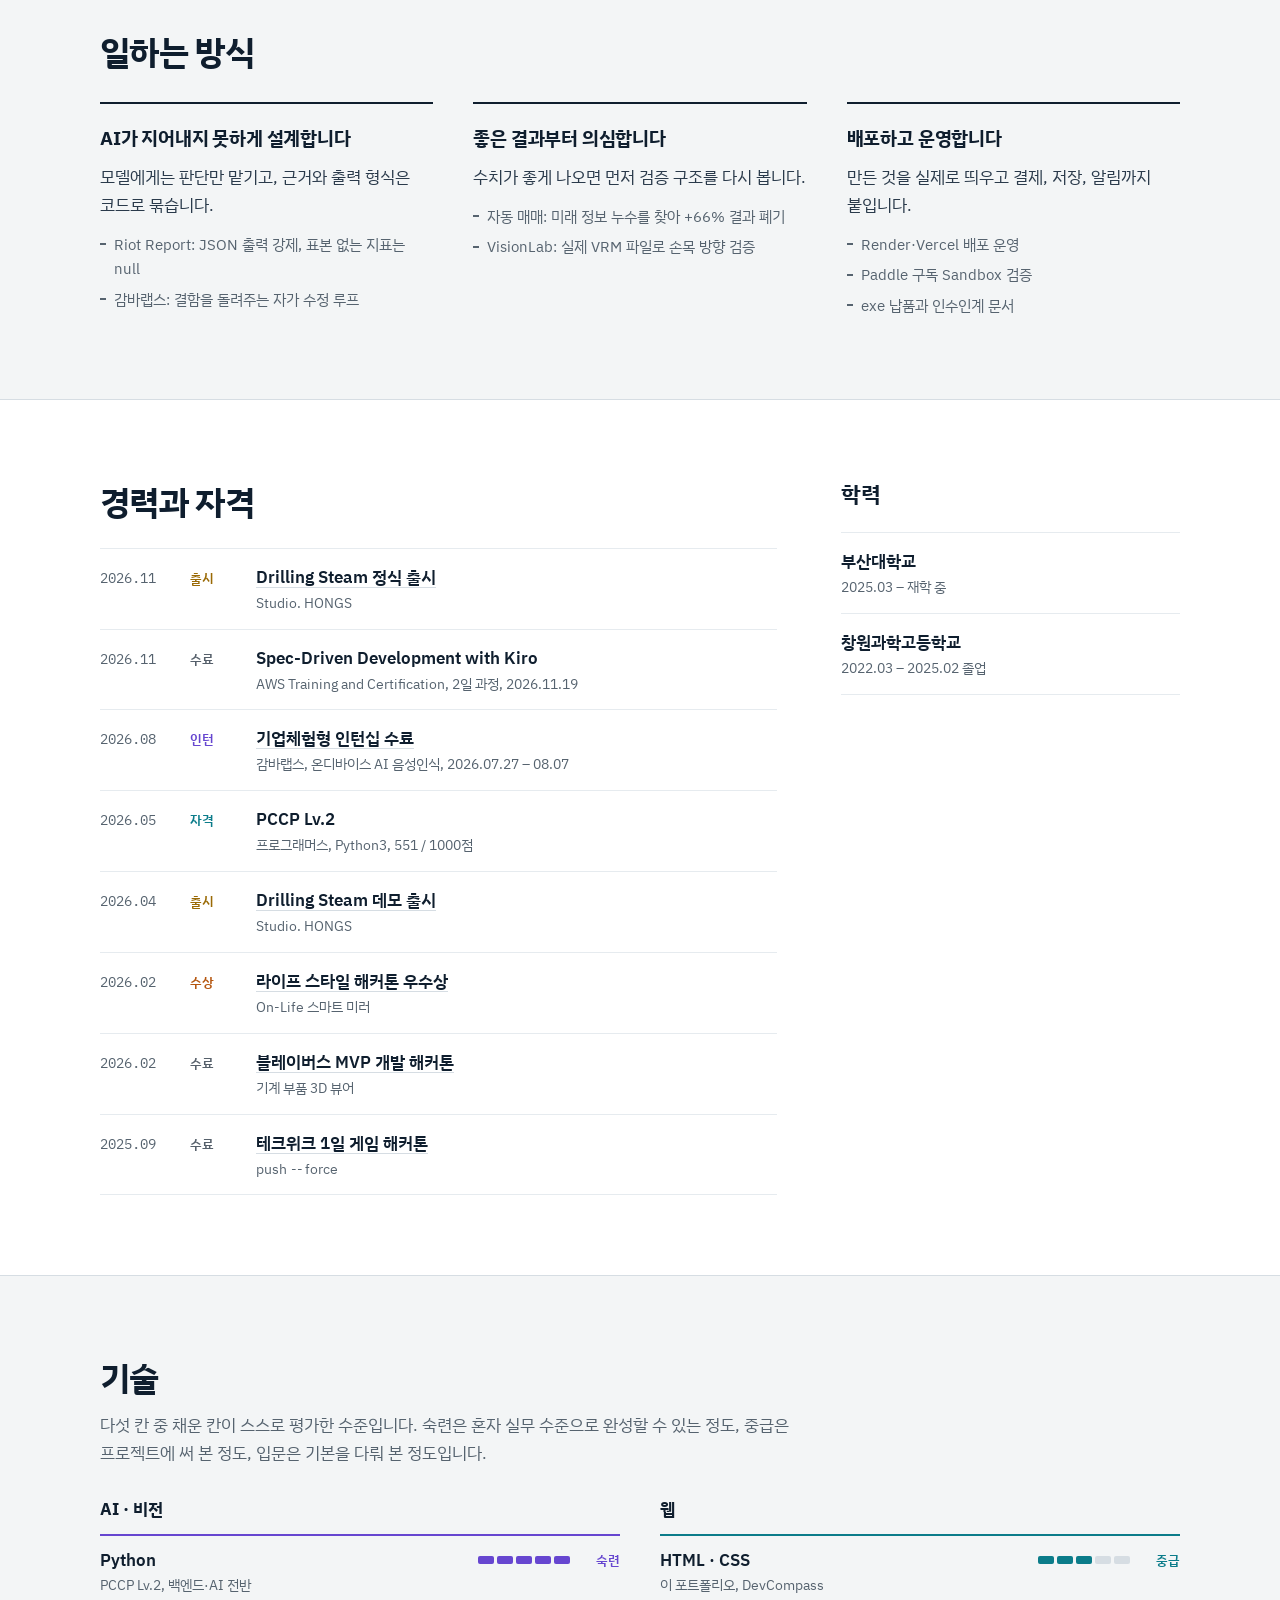
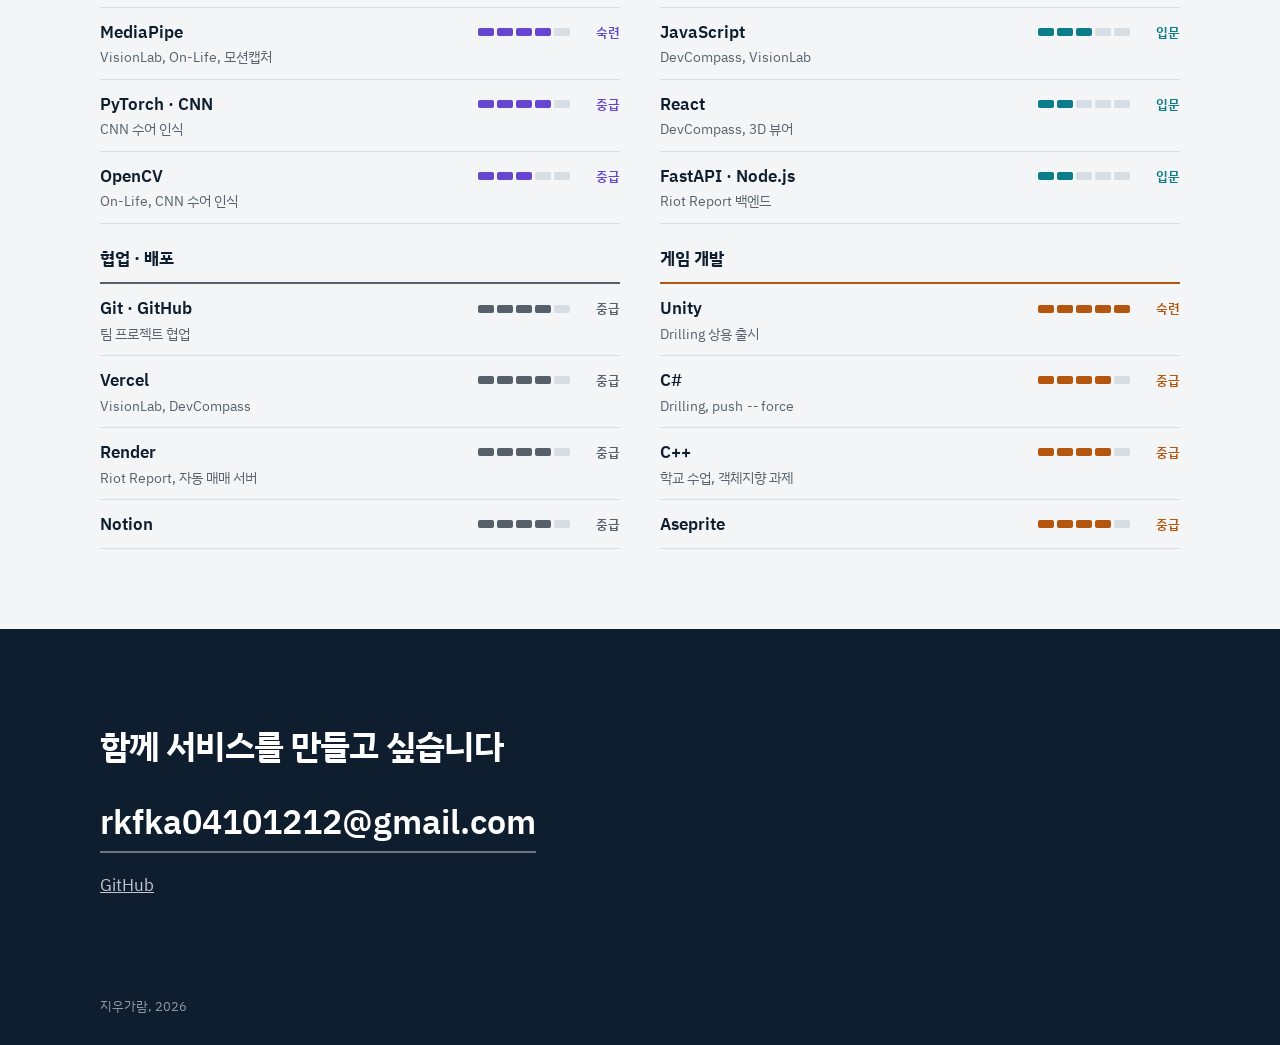
==== commit e5ca33ac: "data: AWS Spec-Driven Development with Kiro 수료 추가 Co-Authored-By: Claude Opus 5.5 <noreply@anthropic" ====
--- a/dev/index.html
+++ b/dev/index.html
@@ -15,7 +15,7 @@
   <link rel="preconnect" href="https://fonts.gstatic.com" crossorigin>
   <link rel="stylesheet" href="https://fonts.googleapis.com/css2?family=IBM+Plex+Mono:wght@400;500&family=IBM+Plex+Sans+KR:wght@400;500;600;700&display=swap">
   <link rel="stylesheet" href="dev.css?v=1">
-  <script src="../data.js?v=1" defer></script>
+  <script src="../data.js?v=2" defer></script>
   <script src="data-dev.js?v=1" defer></script>
   <script src="dev.js?v=1" defer></script>
 </head>
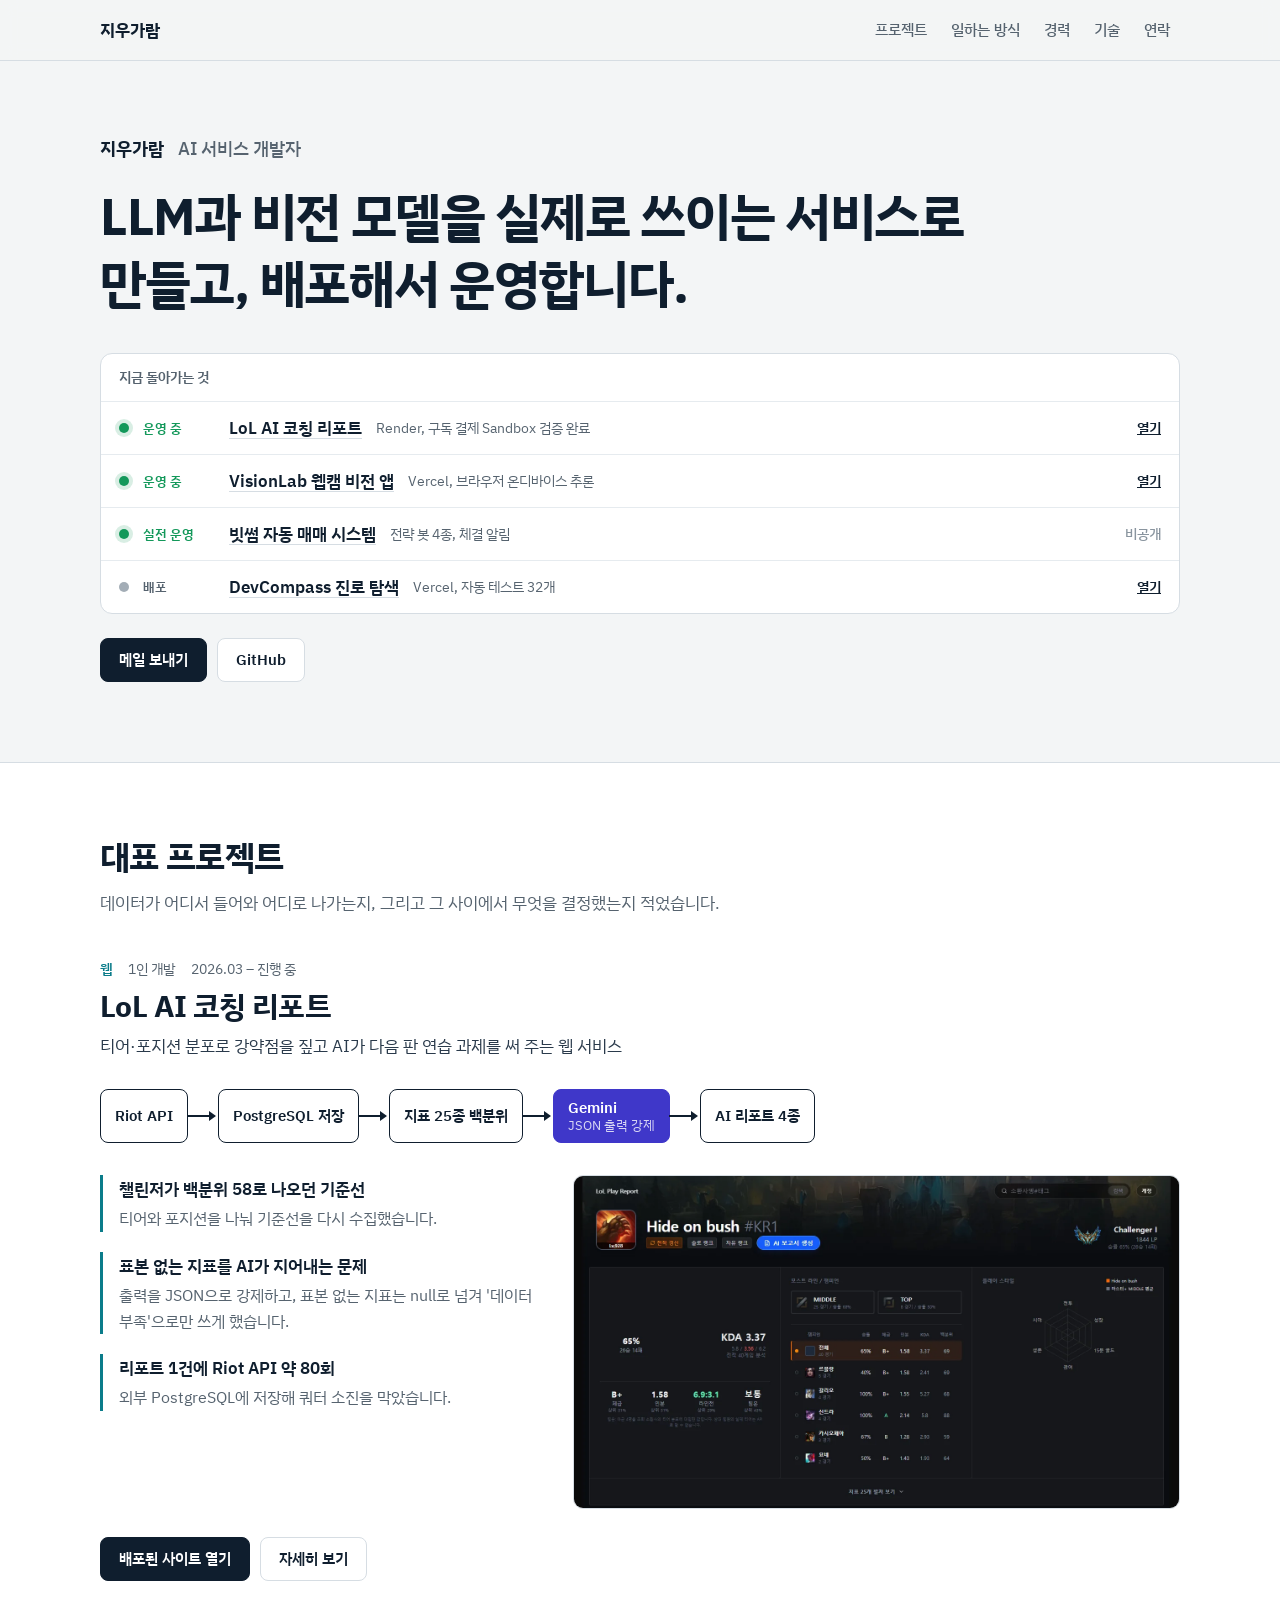
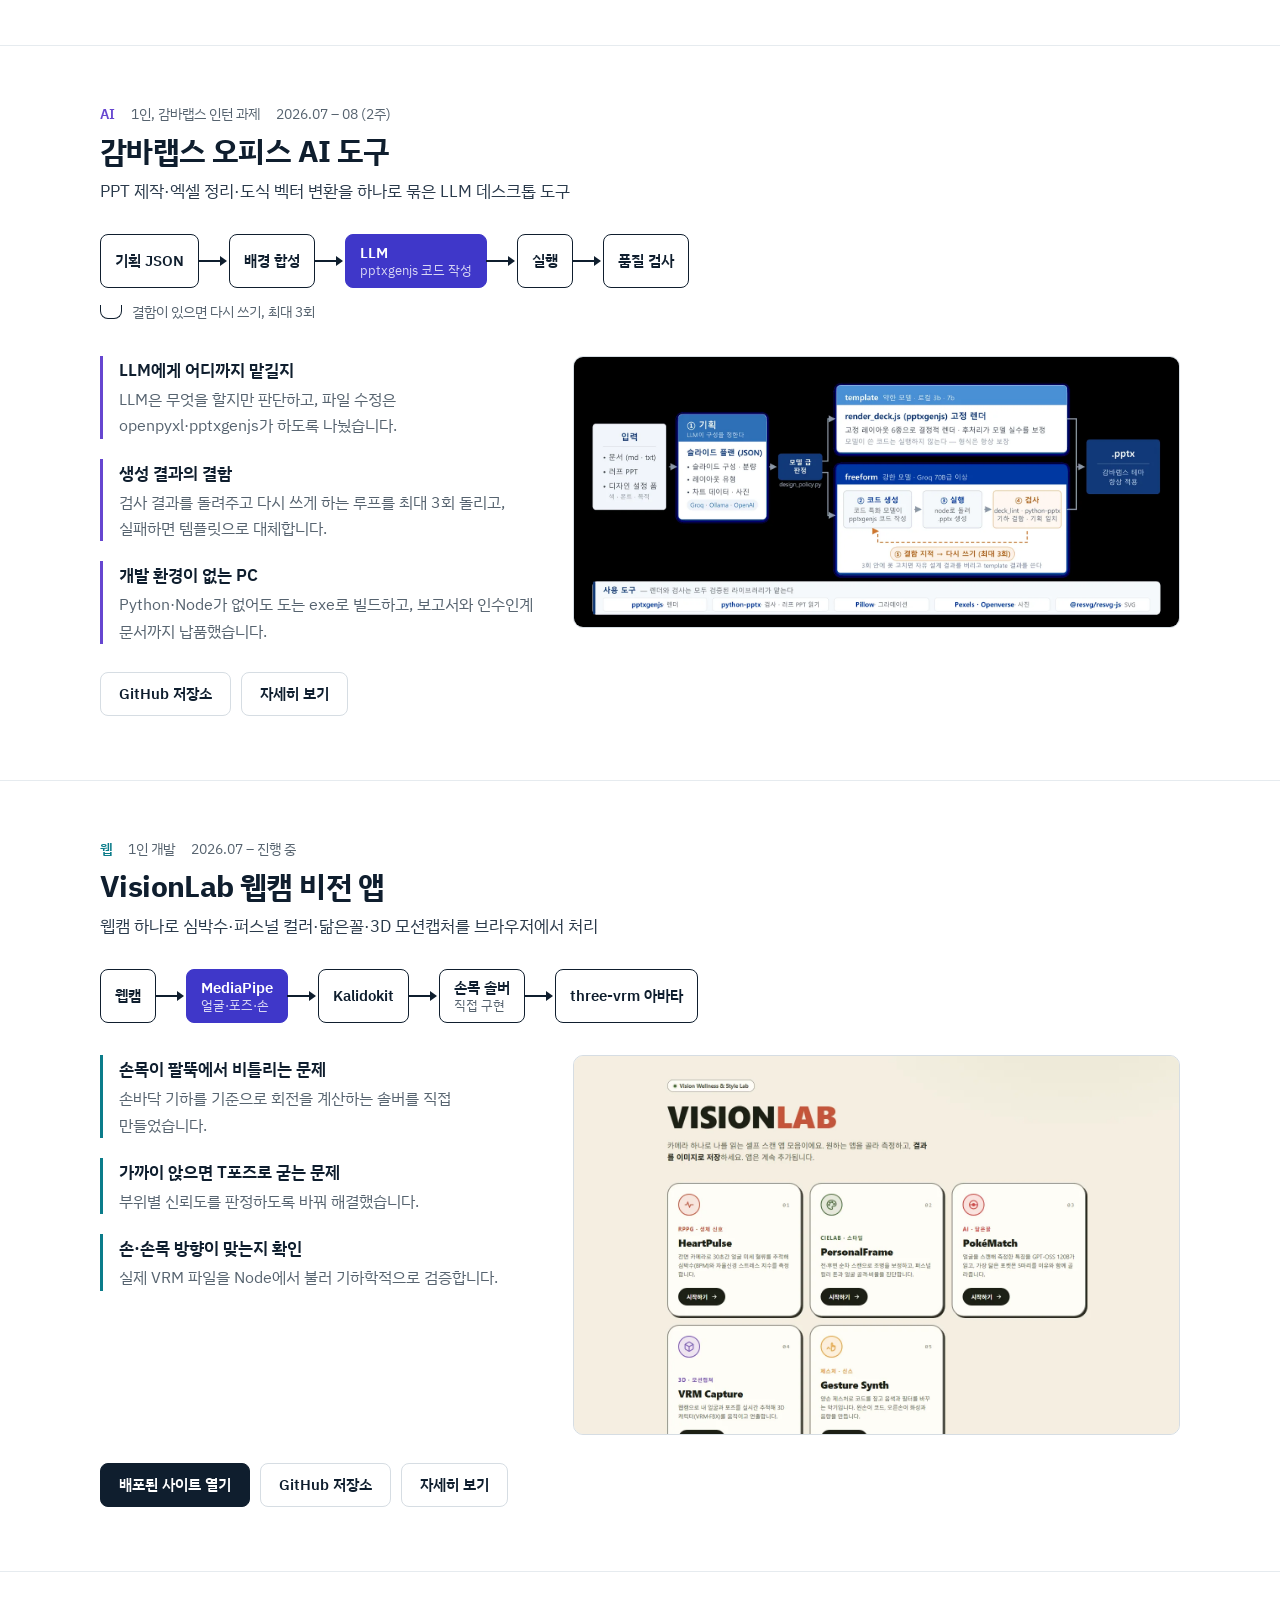
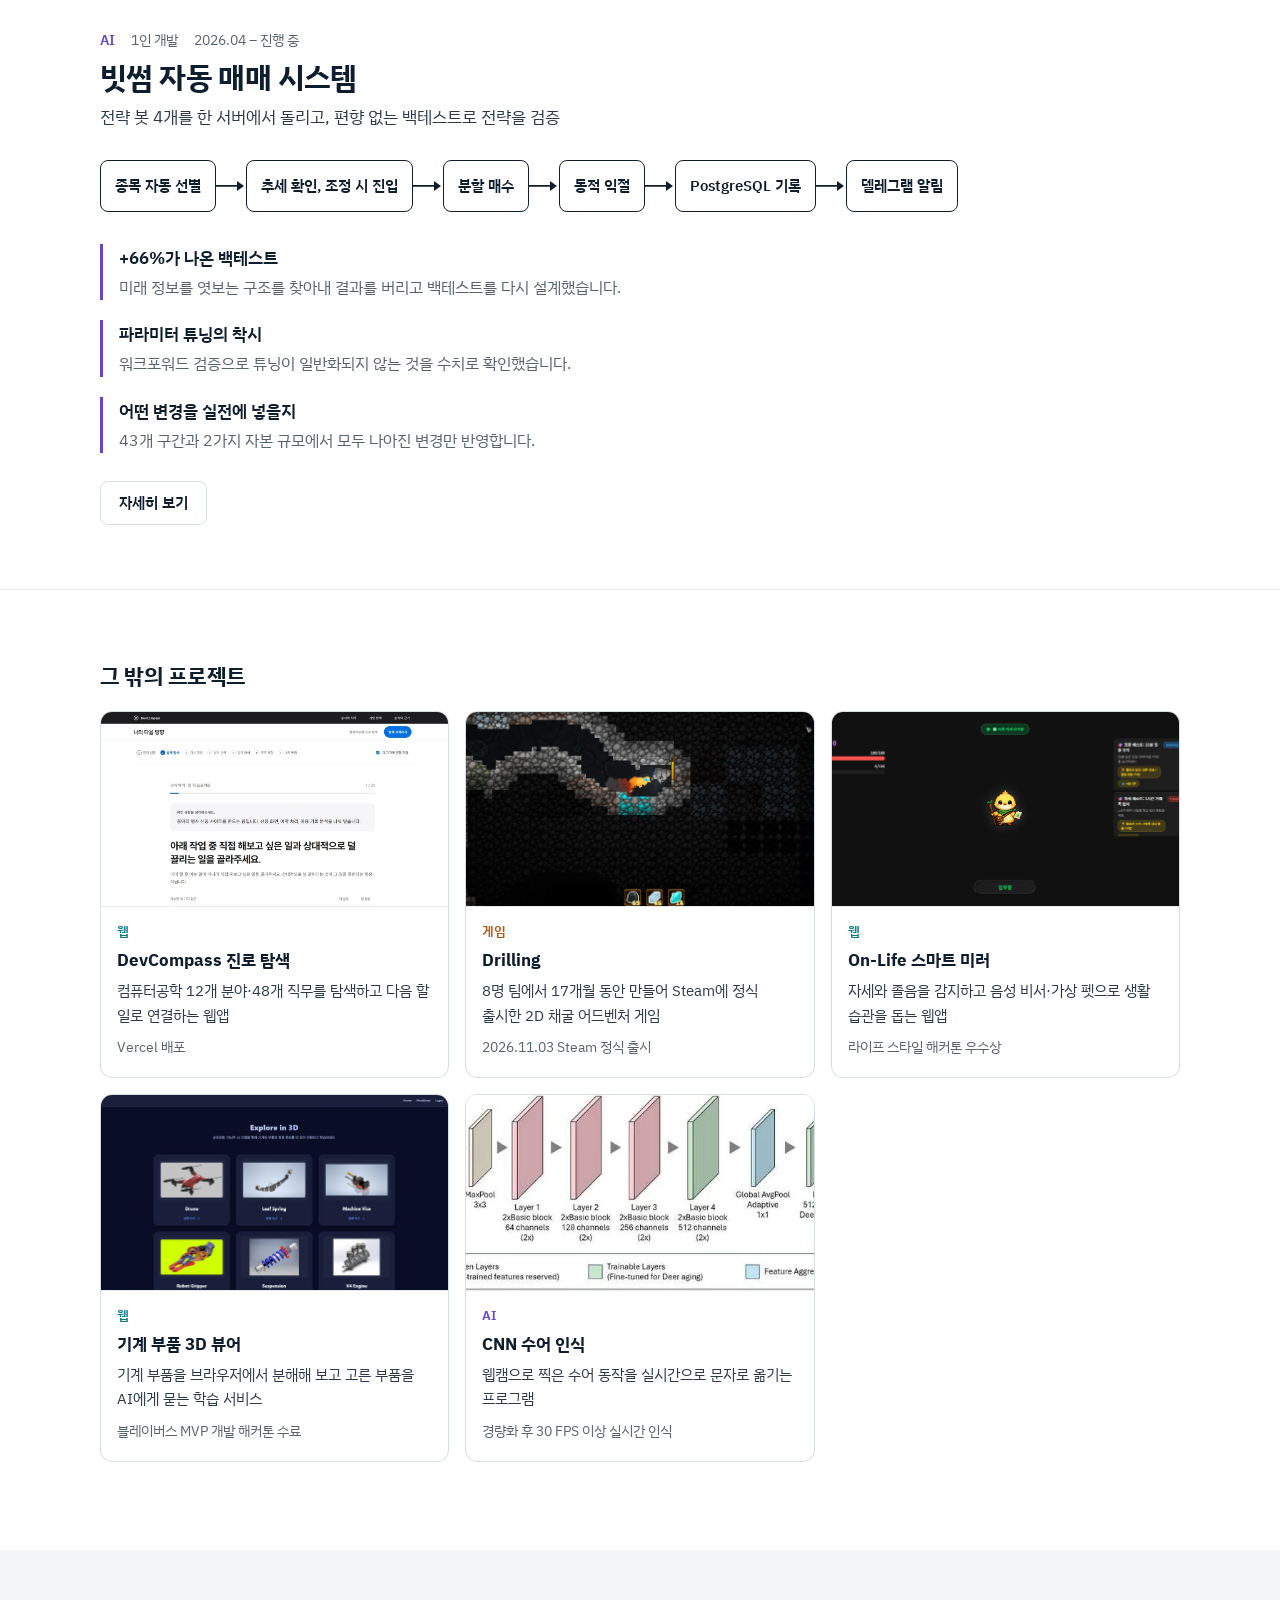
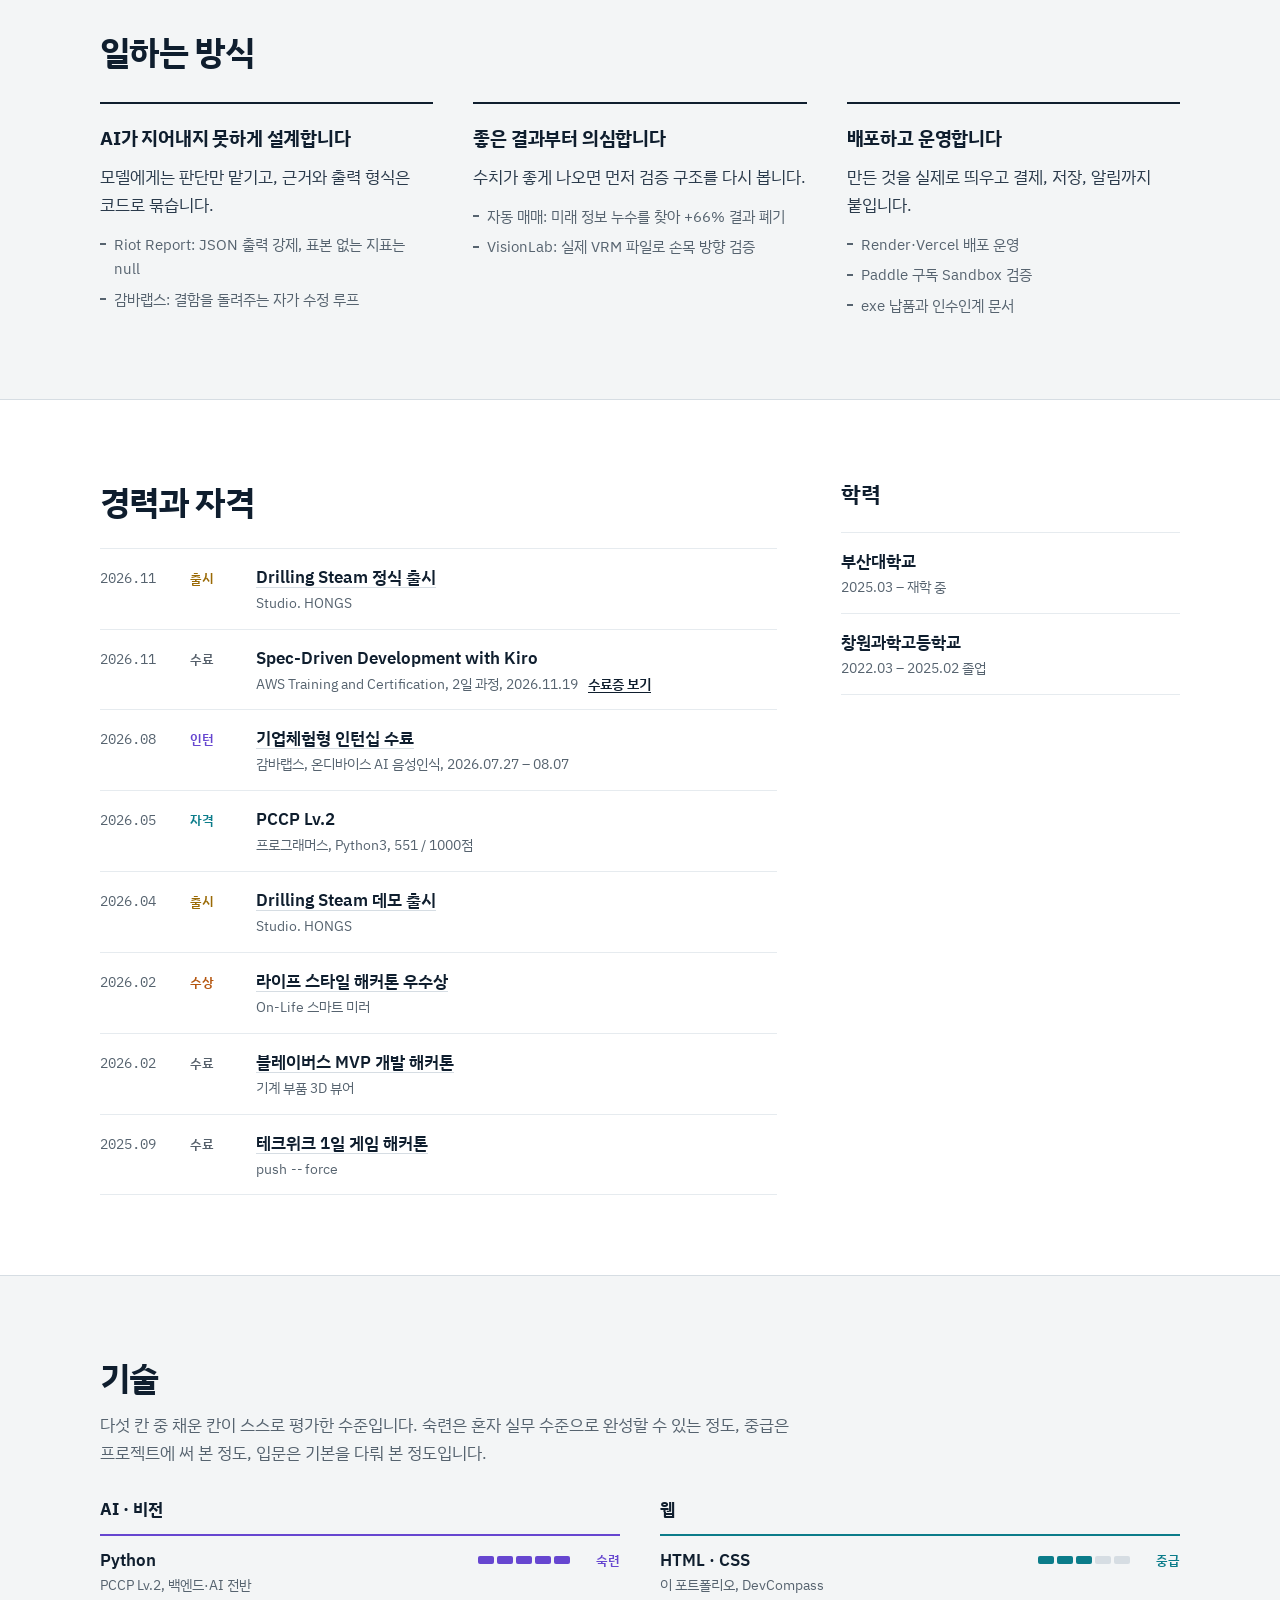
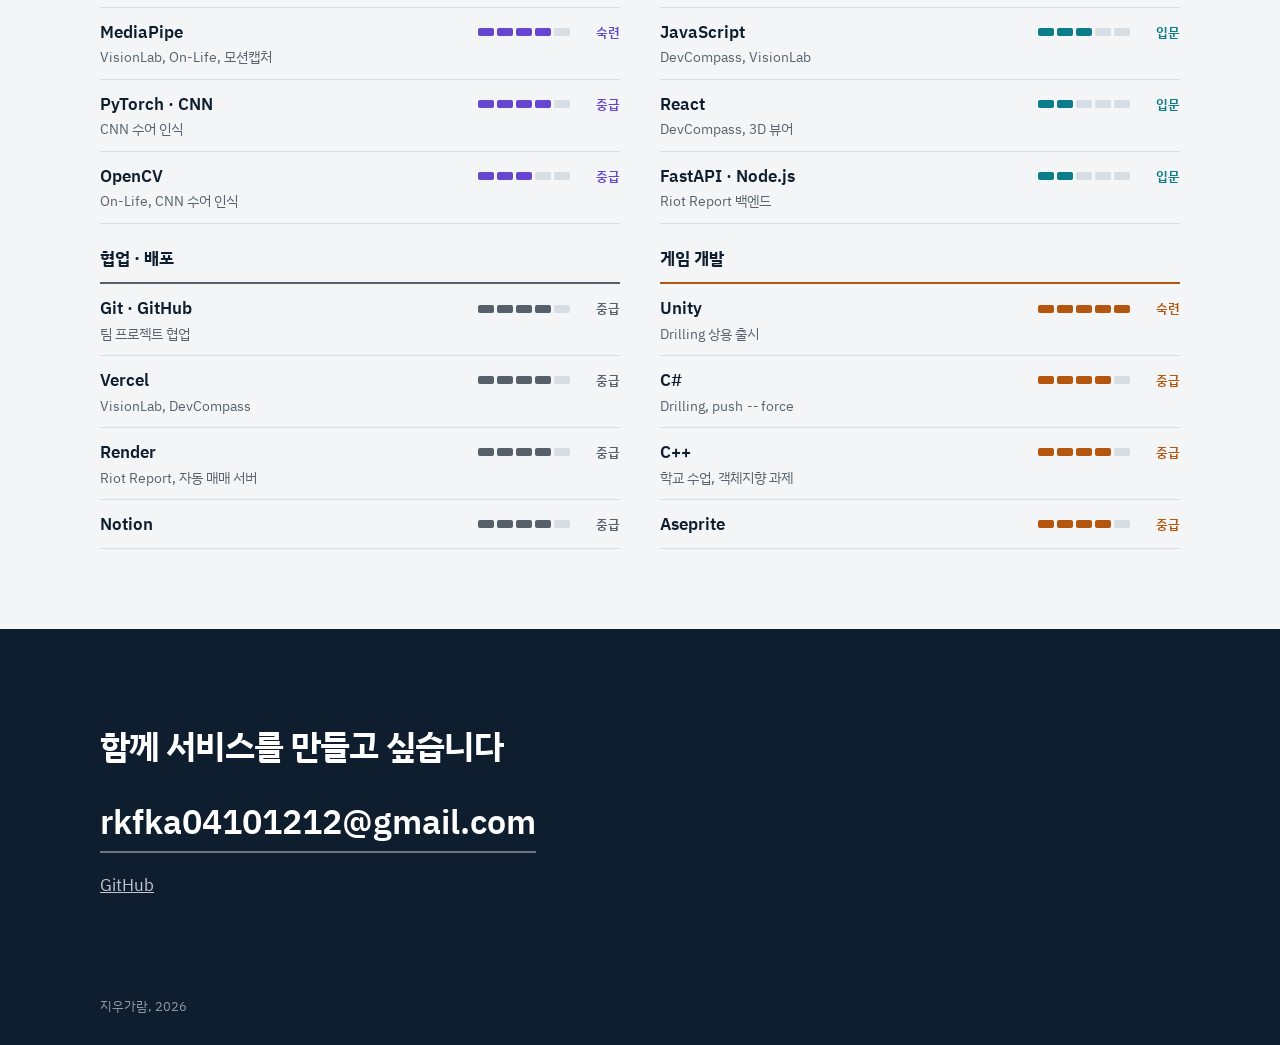
==== commit fa8f1773: "data: Kiro 수료증 PDF 첨부, 경력 항목에 수료증 보기 링크 Co-Authored-By: Claude Opus 5.5 <noreply@anthropic.com>" ====
--- a/dev/index.html
+++ b/dev/index.html
@@ -14,10 +14,10 @@
   <link rel="preconnect" href="https://fonts.googleapis.com">
   <link rel="preconnect" href="https://fonts.gstatic.com" crossorigin>
   <link rel="stylesheet" href="https://fonts.googleapis.com/css2?family=IBM+Plex+Mono:wght@400;500&family=IBM+Plex+Sans+KR:wght@400;500;600;700&display=swap">
-  <link rel="stylesheet" href="dev.css?v=1">
-  <script src="../data.js?v=2" defer></script>
+  <link rel="stylesheet" href="dev.css?v=2">
+  <script src="../data.js?v=3" defer></script>
   <script src="data-dev.js?v=1" defer></script>
-  <script src="dev.js?v=1" defer></script>
+  <script src="dev.js?v=2" defer></script>
 </head>
 <body>
   <a class="skip" href="#main">본문으로 건너뛰기</a>
--- a/dev/dev.css
+++ b/dev/dev.css
@@ -223,6 +223,7 @@
 .tl-title button:hover { text-decoration-color: currentColor; }
 .tl-title button:focus-visible { outline: 3px solid var(--model); outline-offset: 2px; }
 .tl-meta { font-size: 14px; color: var(--muted); }
+.tl-cert { margin-left: 10px; font-weight: 600; color: var(--ink); text-underline-offset: 3px; white-space: nowrap; }
 .edu { margin-top: 24px; }
 .edu li { display: grid; padding: 14px 0; border-bottom: 1px solid var(--line-2); }
 .edu li:first-child { border-top: 1px solid var(--line-2); }
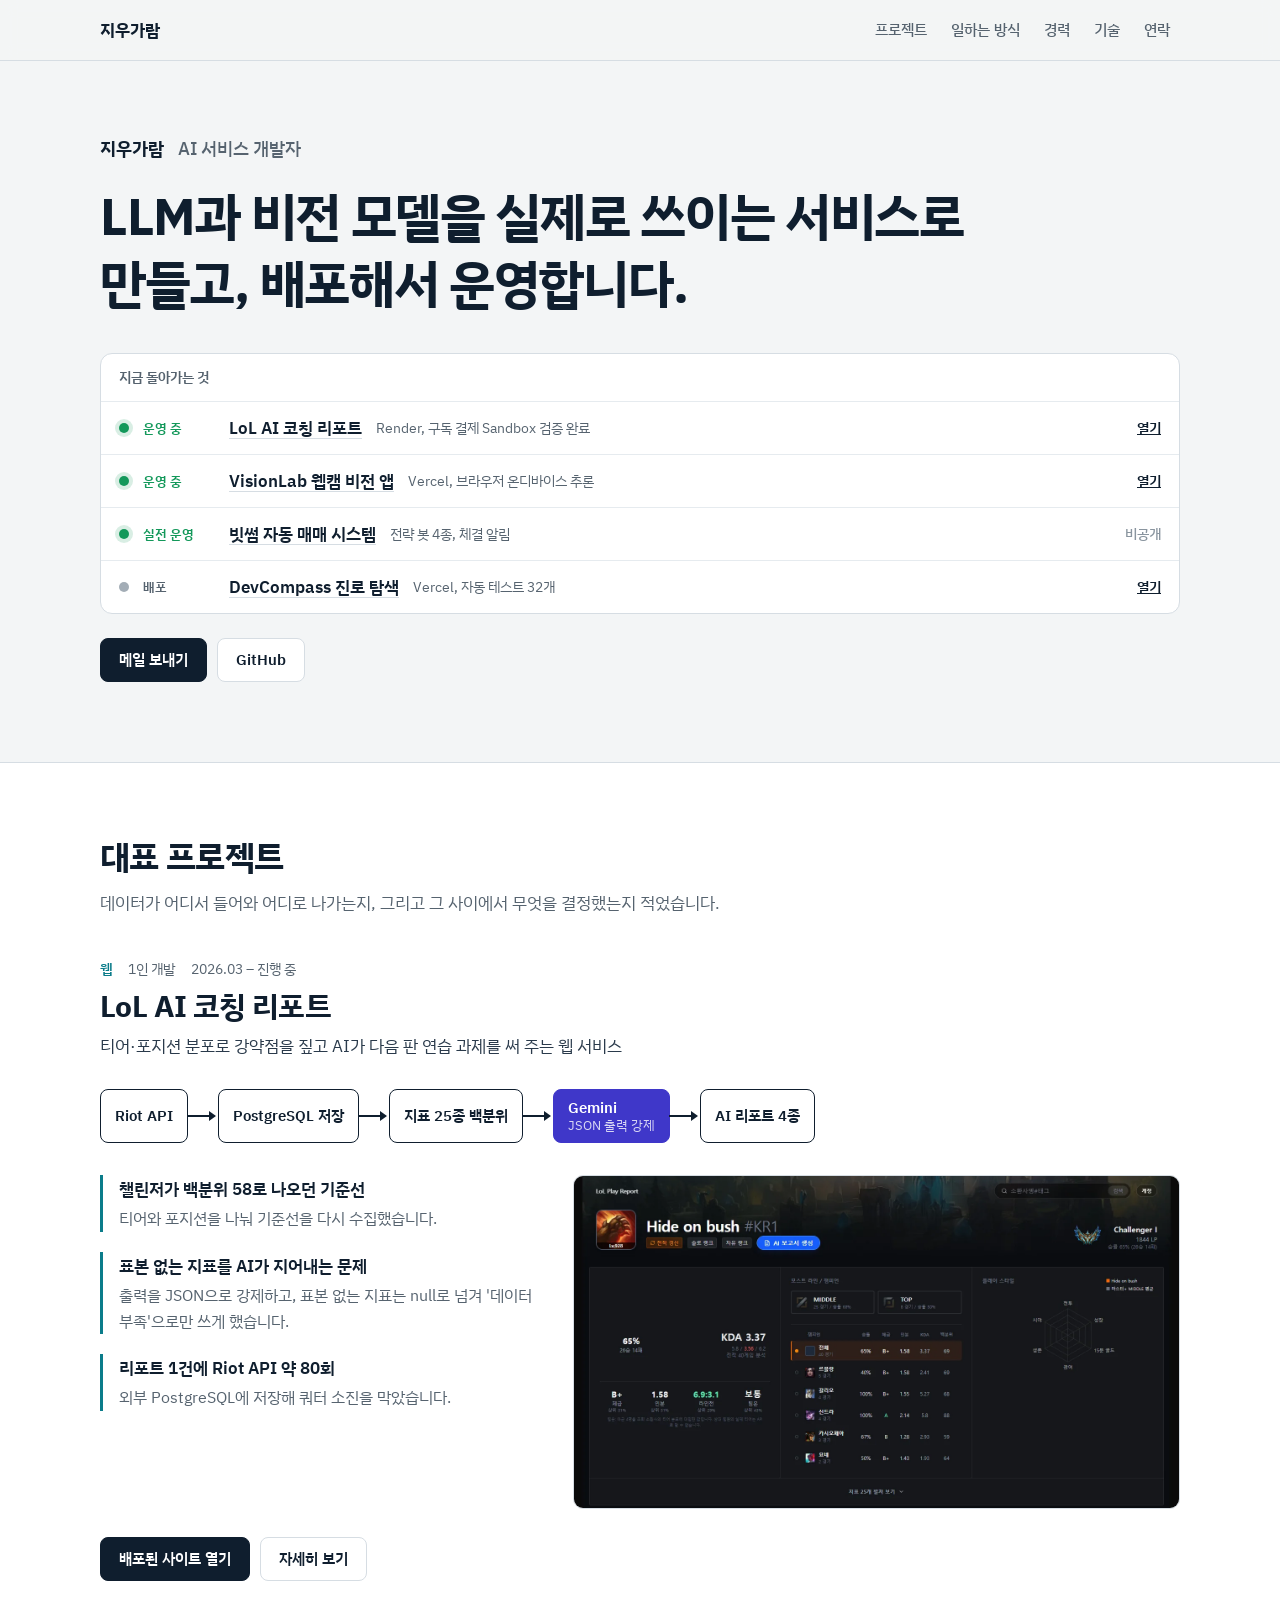
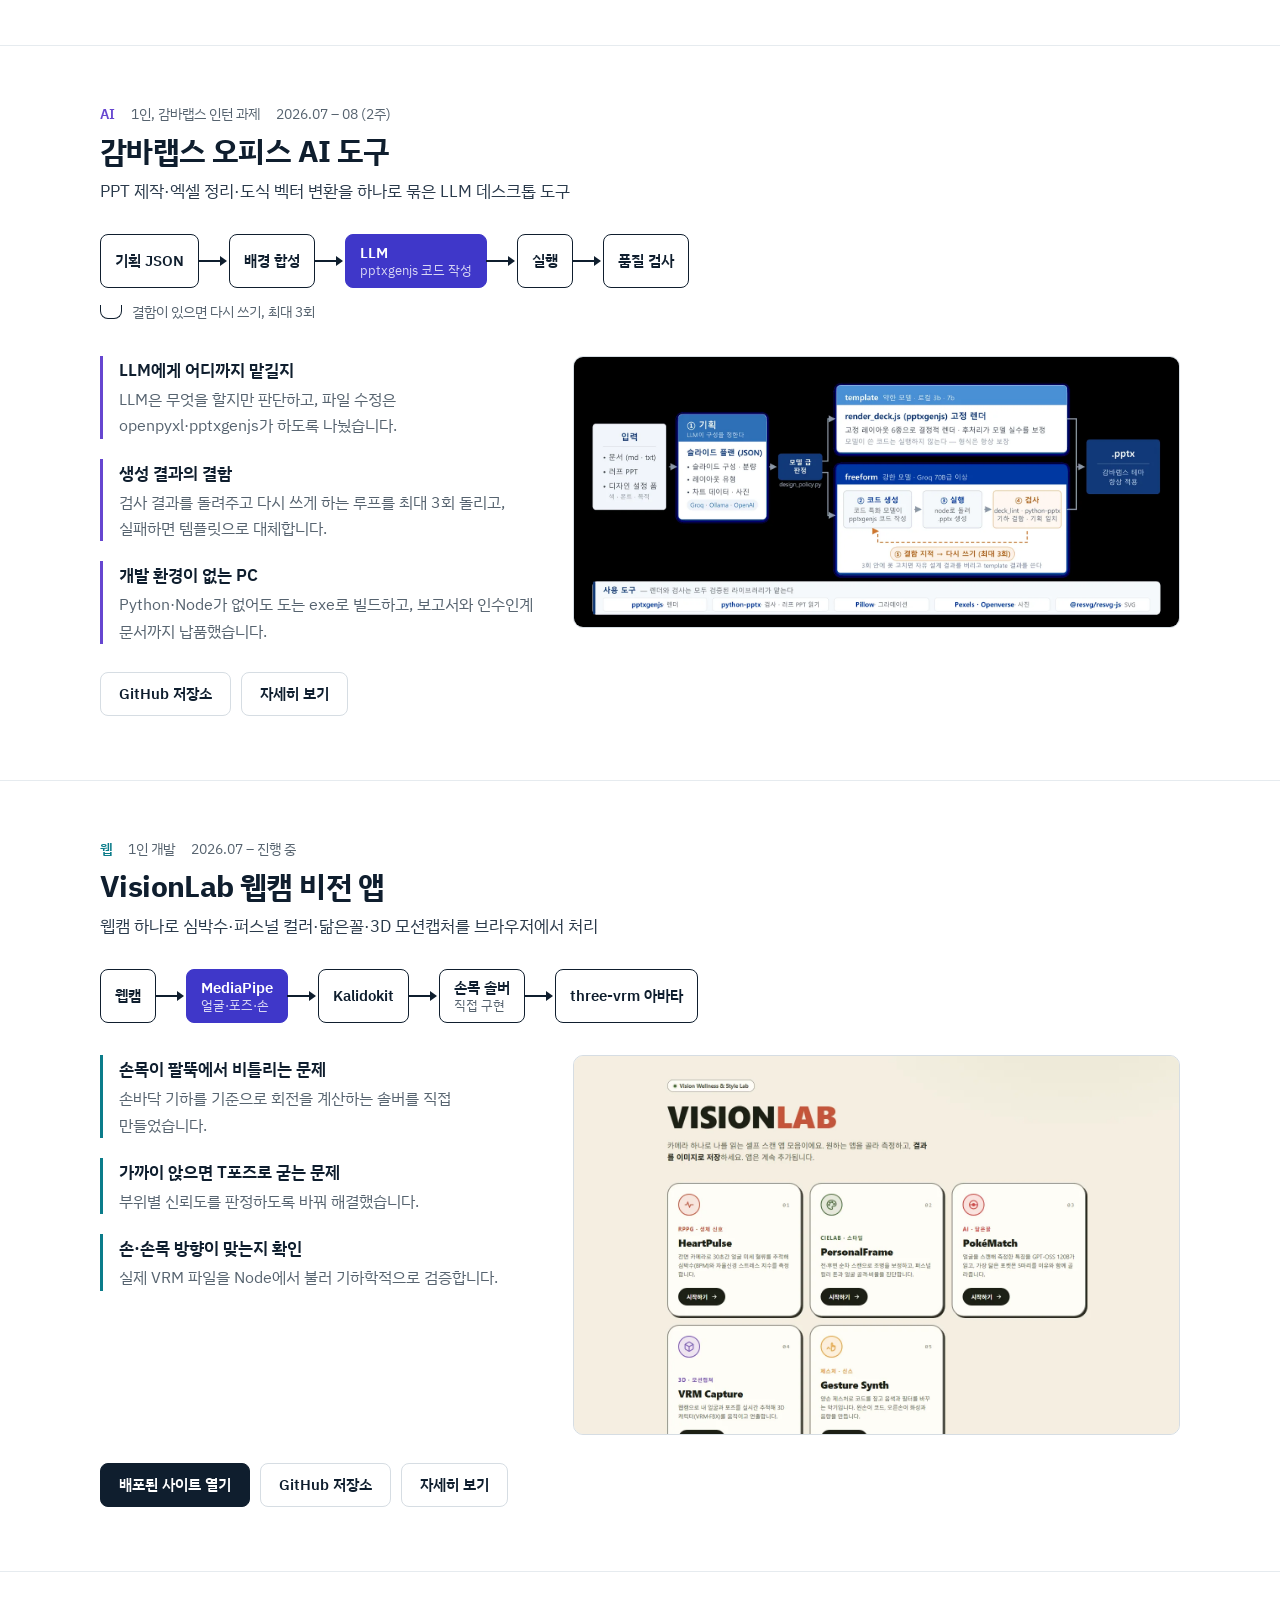
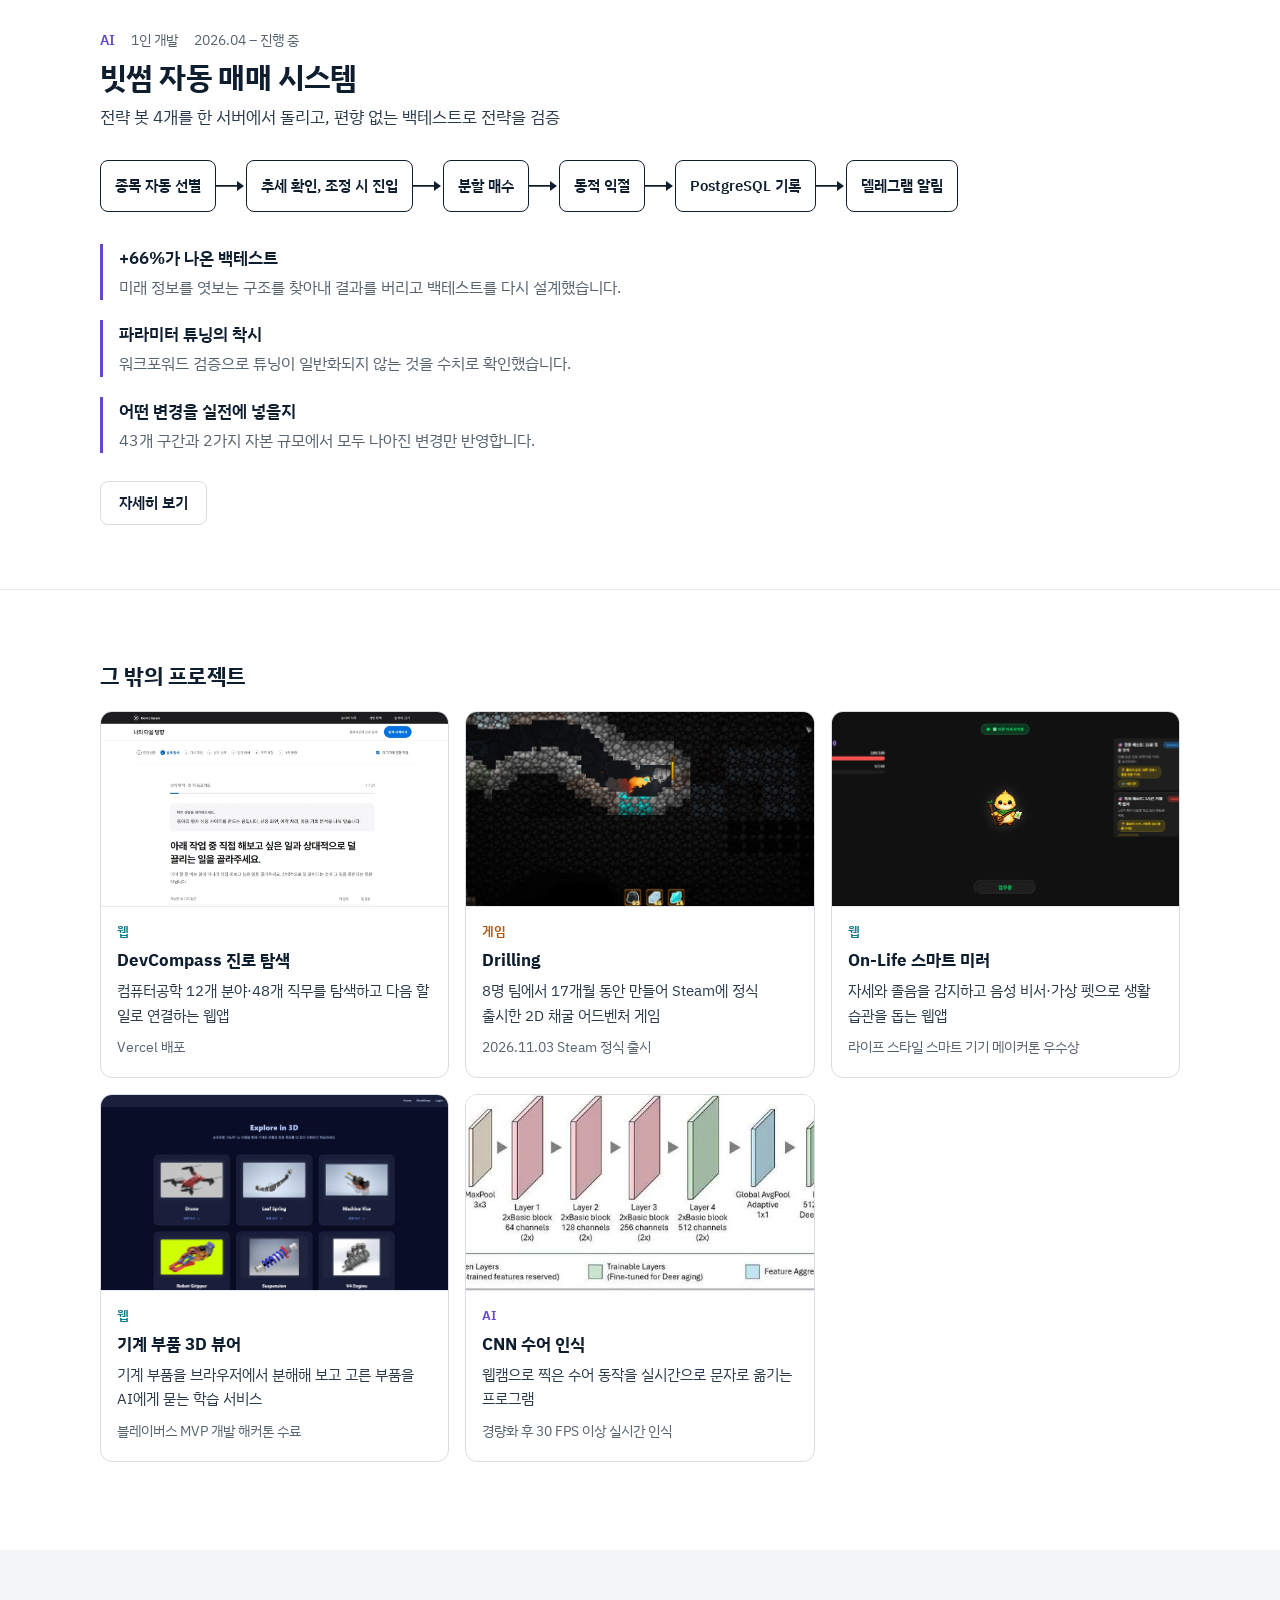
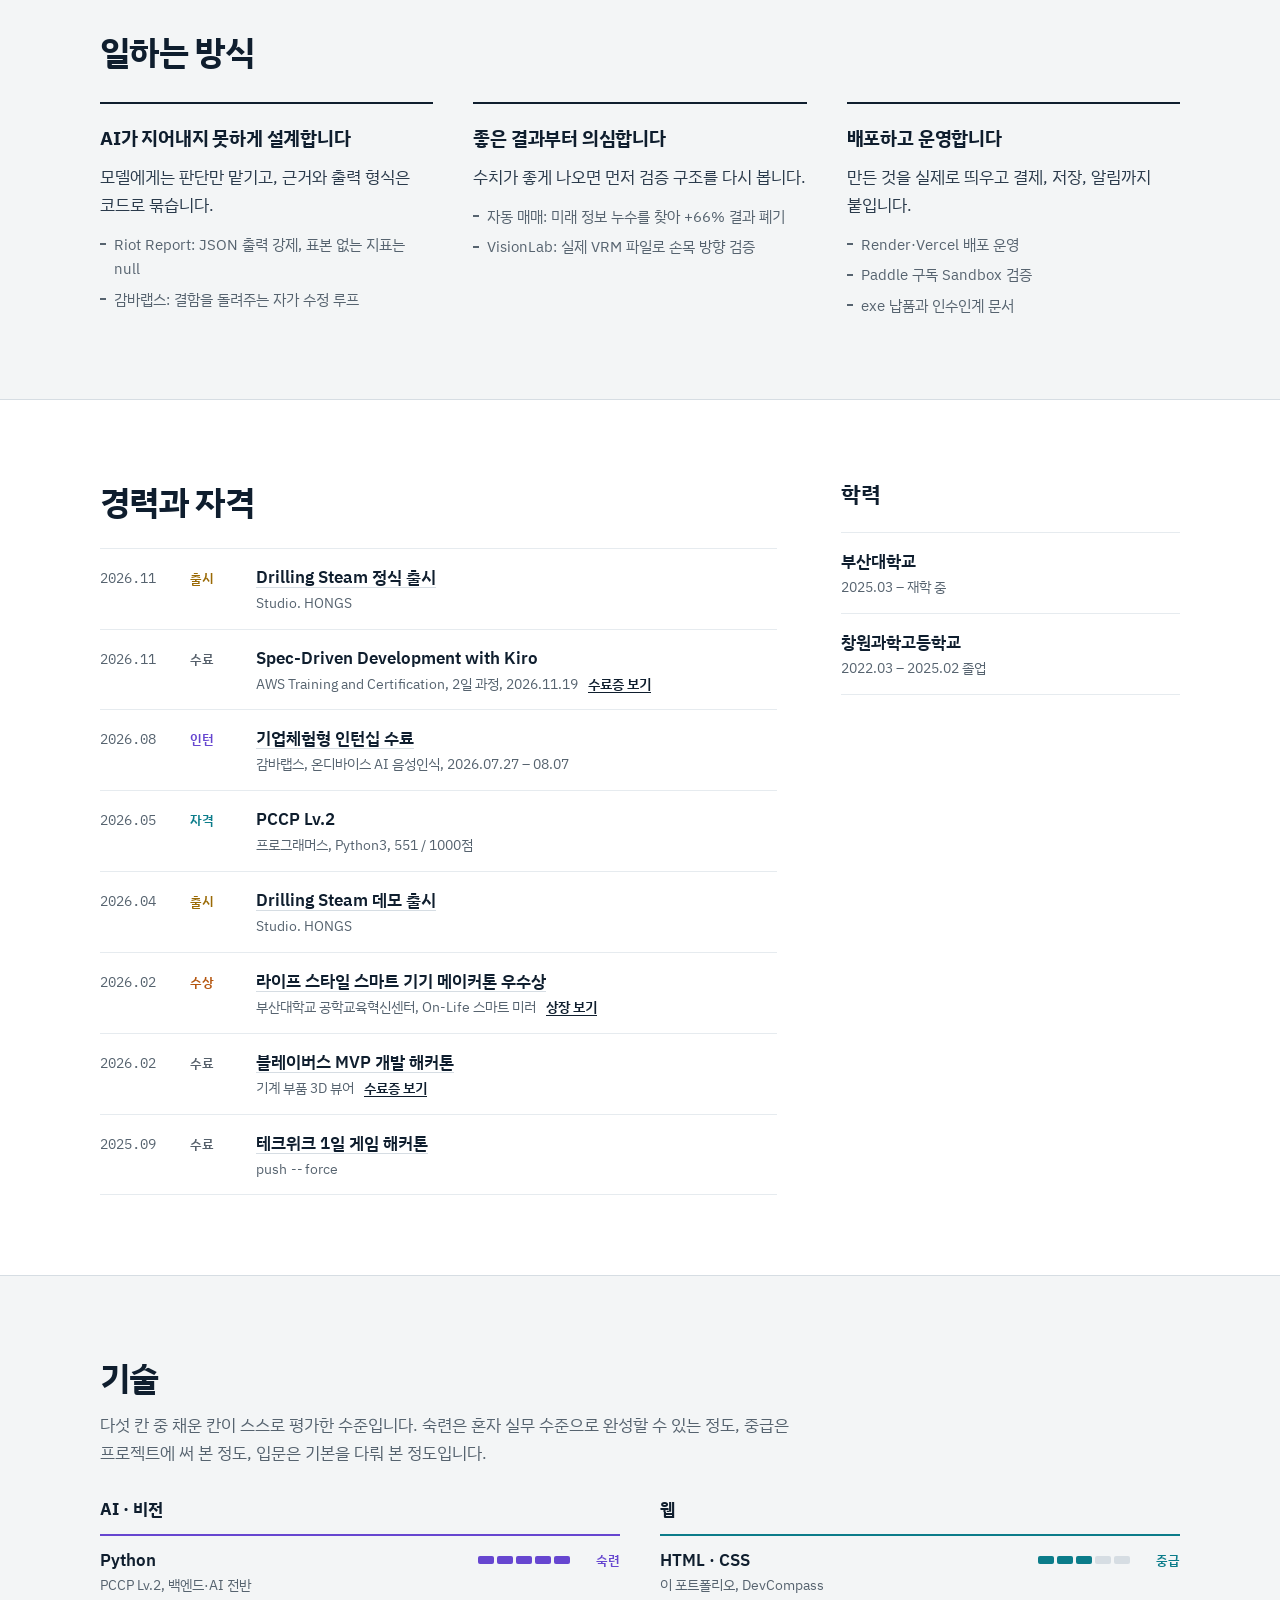
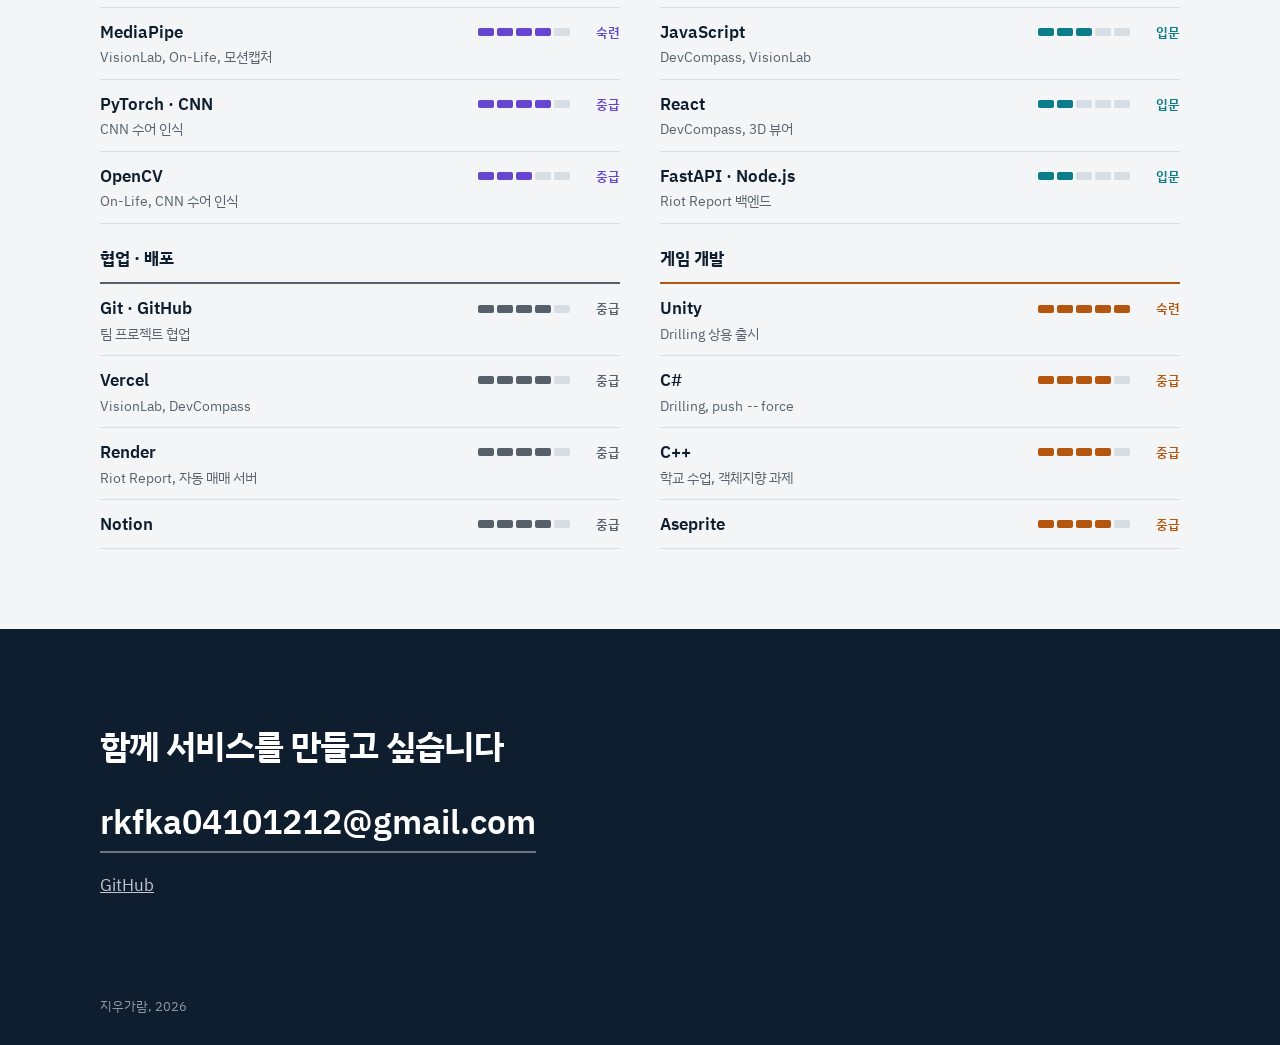
==== commit 7ee1639a: "data: 메이커톤 우수상 상장, 블레이버스 수료증 첨부 - 경력 항목에 상장 보기·수료증 보기 링크 - 상장 사진은 촬영 위치(GPS) 등 메타데이터를 지운 사본 - 대회명을 상" ====
--- a/dev/index.html
+++ b/dev/index.html
@@ -15,9 +15,9 @@
   <link rel="preconnect" href="https://fonts.gstatic.com" crossorigin>
   <link rel="stylesheet" href="https://fonts.googleapis.com/css2?family=IBM+Plex+Mono:wght@400;500&family=IBM+Plex+Sans+KR:wght@400;500;600;700&display=swap">
   <link rel="stylesheet" href="dev.css?v=2">
-  <script src="../data.js?v=3" defer></script>
+  <script src="../data.js?v=4" defer></script>
   <script src="data-dev.js?v=1" defer></script>
-  <script src="dev.js?v=2" defer></script>
+  <script src="dev.js?v=3" defer></script>
 </head>
 <body>
   <a class="skip" href="#main">본문으로 건너뛰기</a>
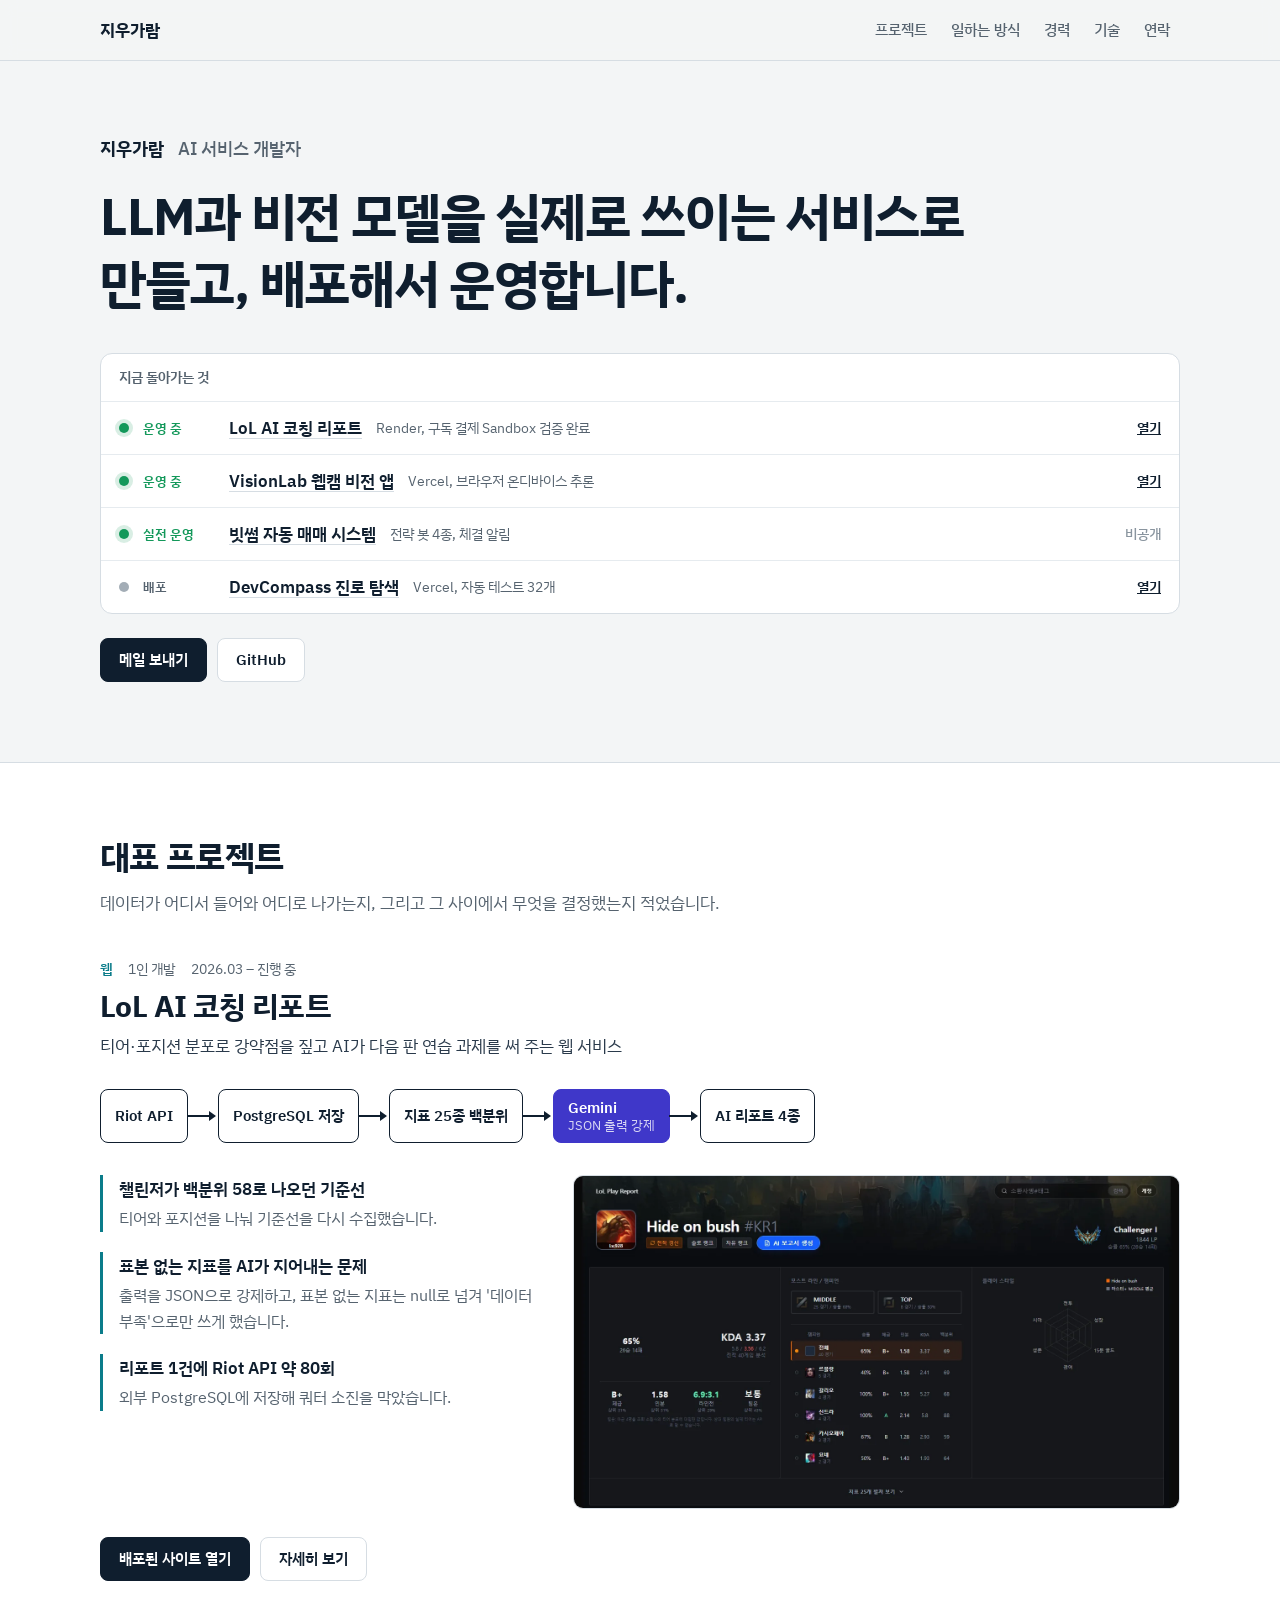
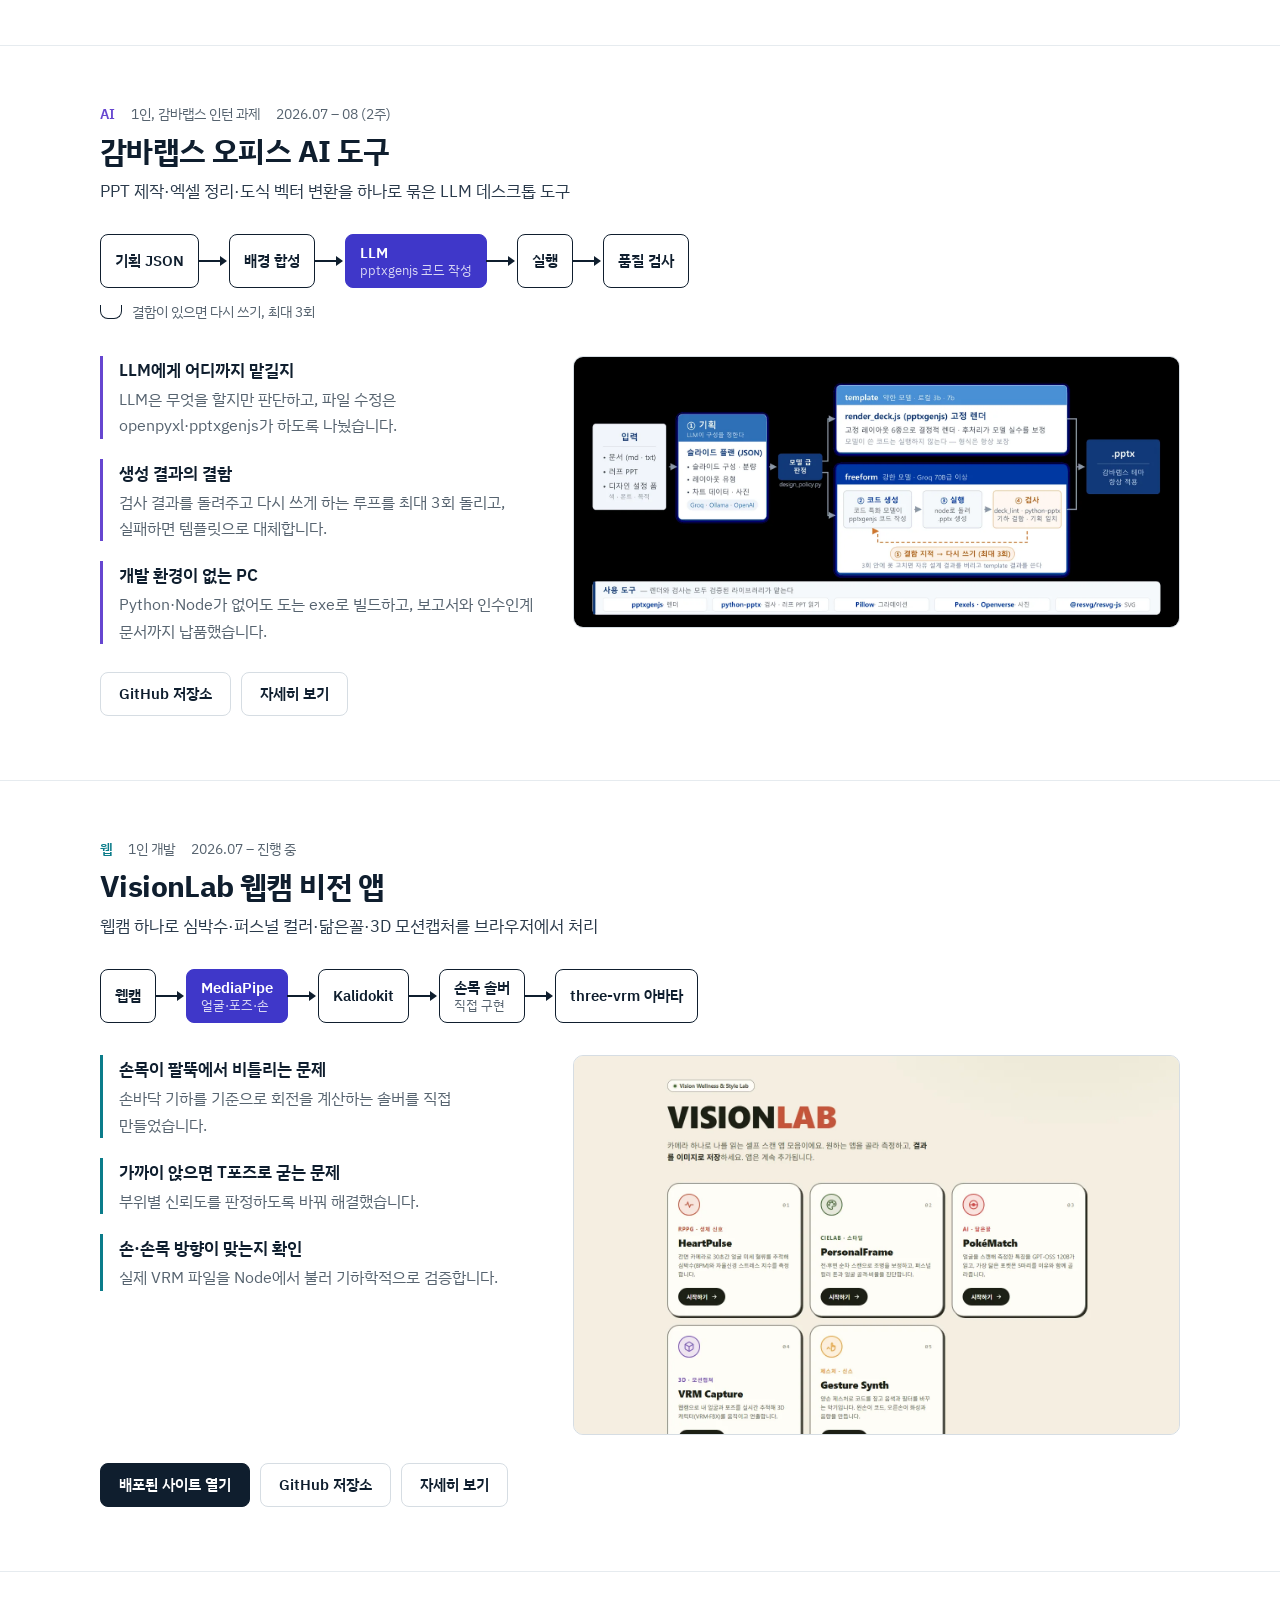
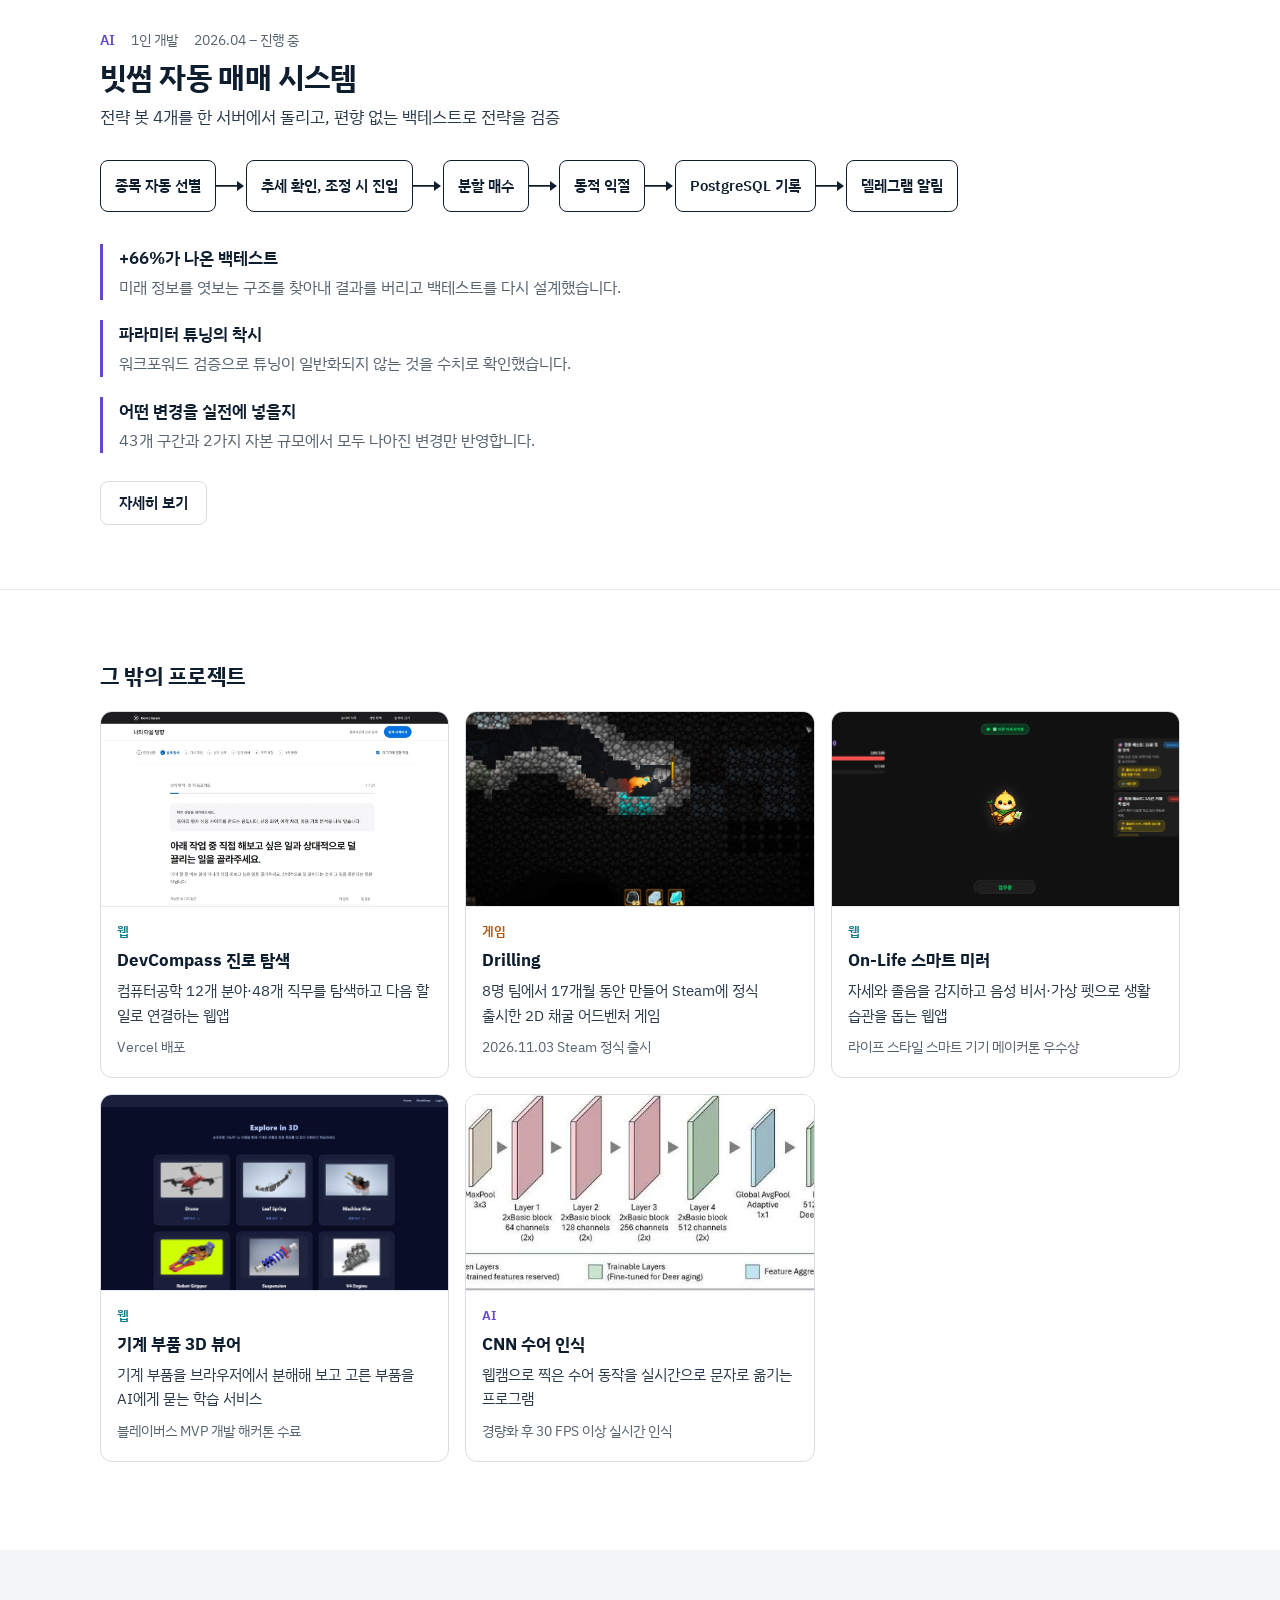
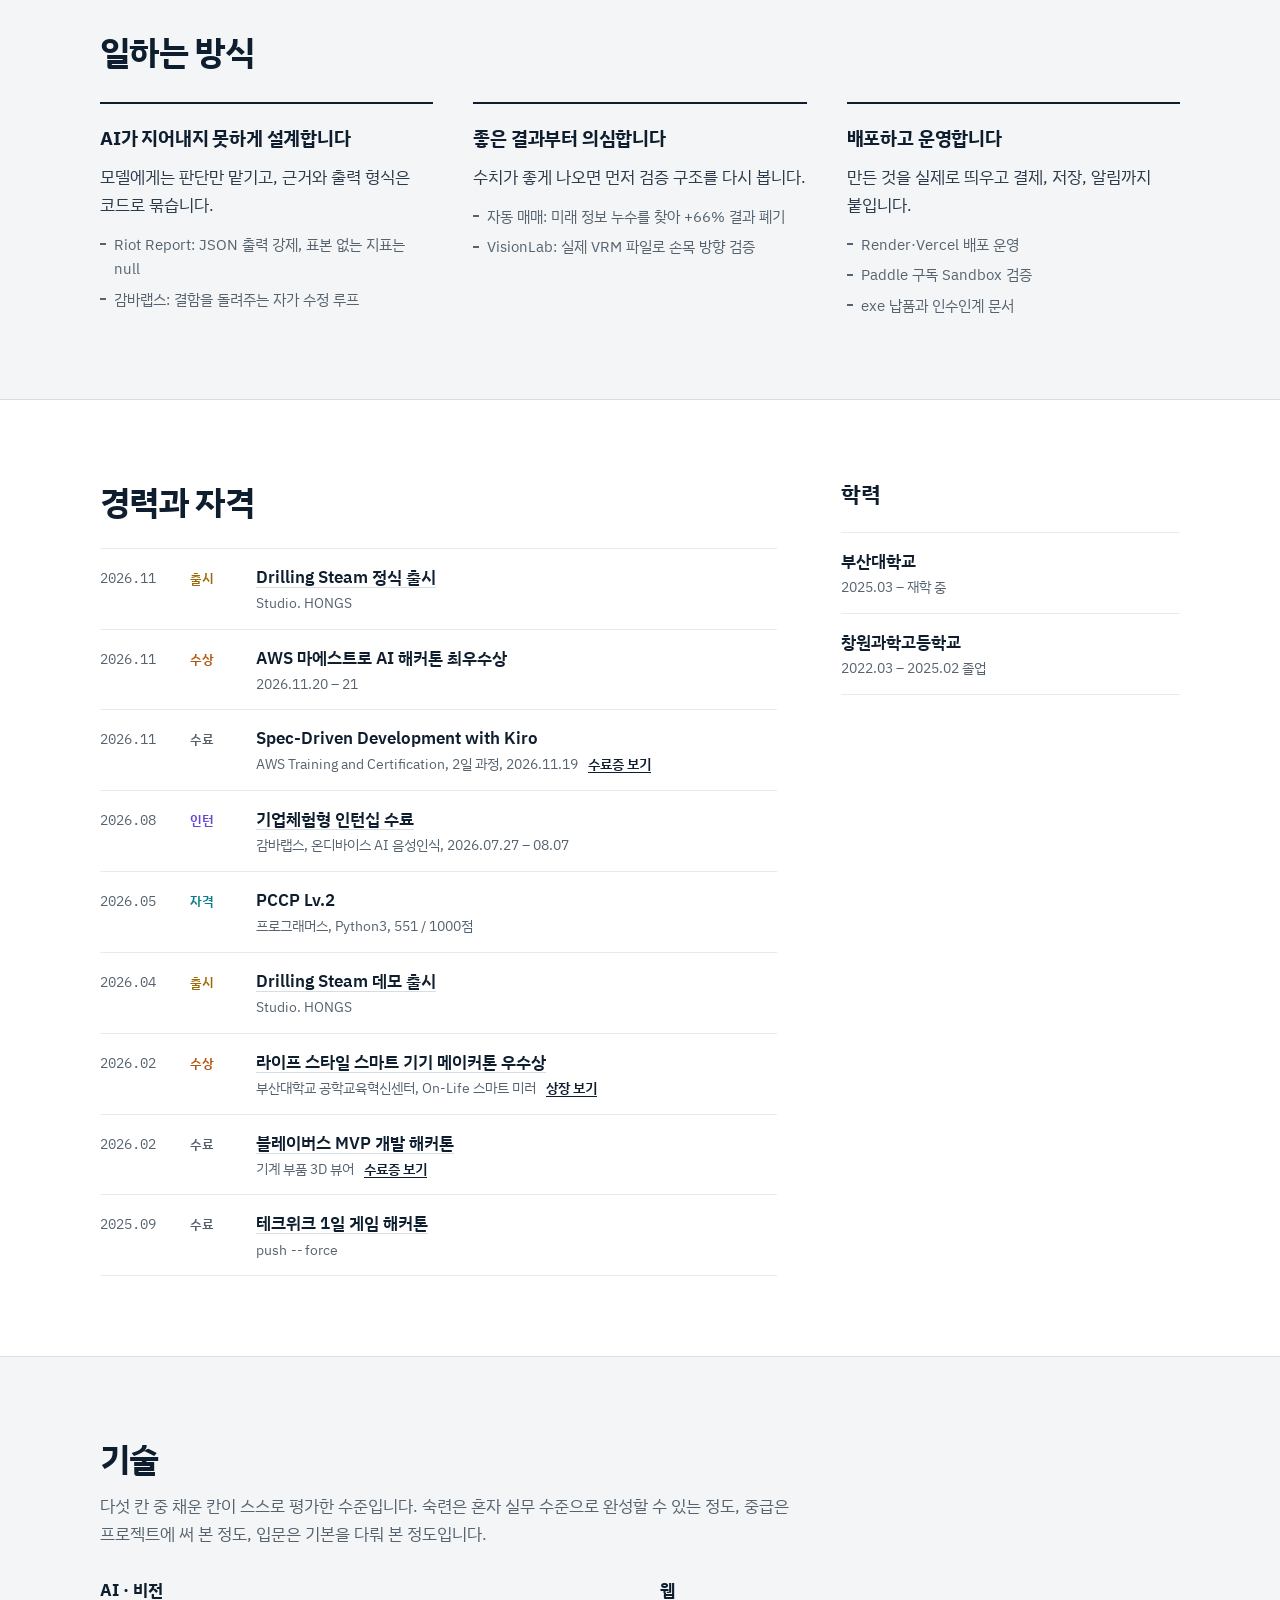
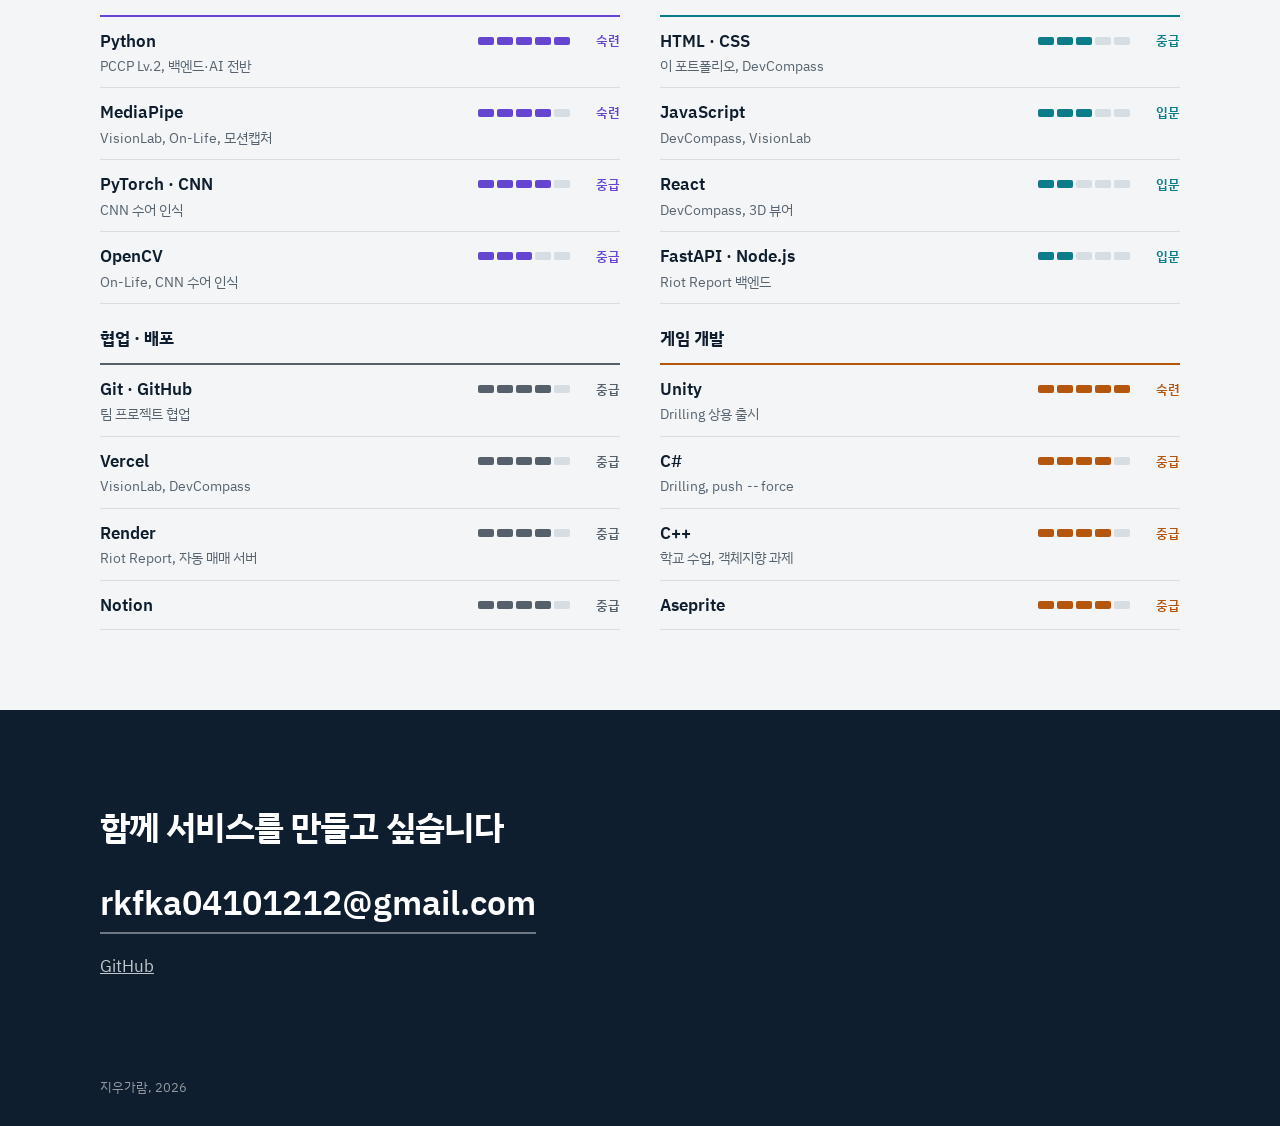
==== commit b82da036: "data: AWS 마에스트로 AI 해커톤 최우수상 추가 (2026.11.20 – 21) Co-Authored-By: Claude Opus 5.5 <noreply@anthropic." ====
--- a/dev/index.html
+++ b/dev/index.html
@@ -14,10 +14,10 @@
   <link rel="preconnect" href="https://fonts.googleapis.com">
   <link rel="preconnect" href="https://fonts.gstatic.com" crossorigin>
   <link rel="stylesheet" href="https://fonts.googleapis.com/css2?family=IBM+Plex+Mono:wght@400;500&family=IBM+Plex+Sans+KR:wght@400;500;600;700&display=swap">
-  <link rel="stylesheet" href="dev.css?v=2">
-  <script src="../data.js?v=4" defer></script>
+  <link rel="stylesheet" href="dev.css?v=3">
+  <script src="../data.js?v=6" defer></script>
   <script src="data-dev.js?v=1" defer></script>
-  <script src="dev.js?v=3" defer></script>
+  <script src="dev.js?v=4" defer></script>
 </head>
 <body>
   <a class="skip" href="#main">본문으로 건너뛰기</a>
@@ -115,5 +115,11 @@
       <div data-slot="detail"></div>
     </div>
   </dialog>
+  <dialog class="sheet viewer" id="viewer" aria-labelledby="viewer-title">
+    <div class="sheet-inner viewer-inner">
+      <button class="sheet-close" type="button" data-close>닫기</button>
+      <div data-slot="viewer"></div>
+    </div>
+  </dialog>
 </body>
 </html>
--- a/dev/dev.css
+++ b/dev/dev.css
@@ -223,7 +223,8 @@
 .tl-title button:hover { text-decoration-color: currentColor; }
 .tl-title button:focus-visible { outline: 3px solid var(--model); outline-offset: 2px; }
 .tl-meta { font-size: 14px; color: var(--muted); }
-.tl-cert { margin-left: 10px; font-weight: 600; color: var(--ink); text-underline-offset: 3px; white-space: nowrap; }
+.tl-cert { margin-left: 10px; padding: 0; border: 0; background: none; font: inherit; font-weight: 600; color: var(--ink); text-decoration: underline; text-underline-offset: 3px; white-space: nowrap; cursor: pointer; }
+.tl-cert:focus-visible { outline: 3px solid var(--model); outline-offset: 2px; }
 .edu { margin-top: 24px; }
 .edu li { display: grid; padding: 14px 0; border-bottom: 1px solid var(--line-2); }
 .edu li:first-child { border-top: 1px solid var(--line-2); }
@@ -298,3 +299,11 @@
   *, *::before, *::after { animation: none !important; transition: none !important; }
 }
 .feat-body:not(:has(.feat-shot)) { grid-template-columns: minmax(0, 1fr); max-width: 760px; }
+
+/* ---------- 상장·수료증 팝업 ---------- */
+.viewer { width: min(760px, calc(100vw - 24px)); }
+.viewer h2 { font-size: 20px; padding-right: 80px; }
+.v-org { margin-top: 2px; font-size: 14px; color: var(--muted); }
+.v-img { margin-top: 16px; width: 100%; height: auto; max-height: calc(100vh - 210px); object-fit: contain; background: var(--bg); border-radius: 8px; }
+.v-foot { margin-top: 12px; font-size: 14px; }
+.v-foot a { font-weight: 600; }
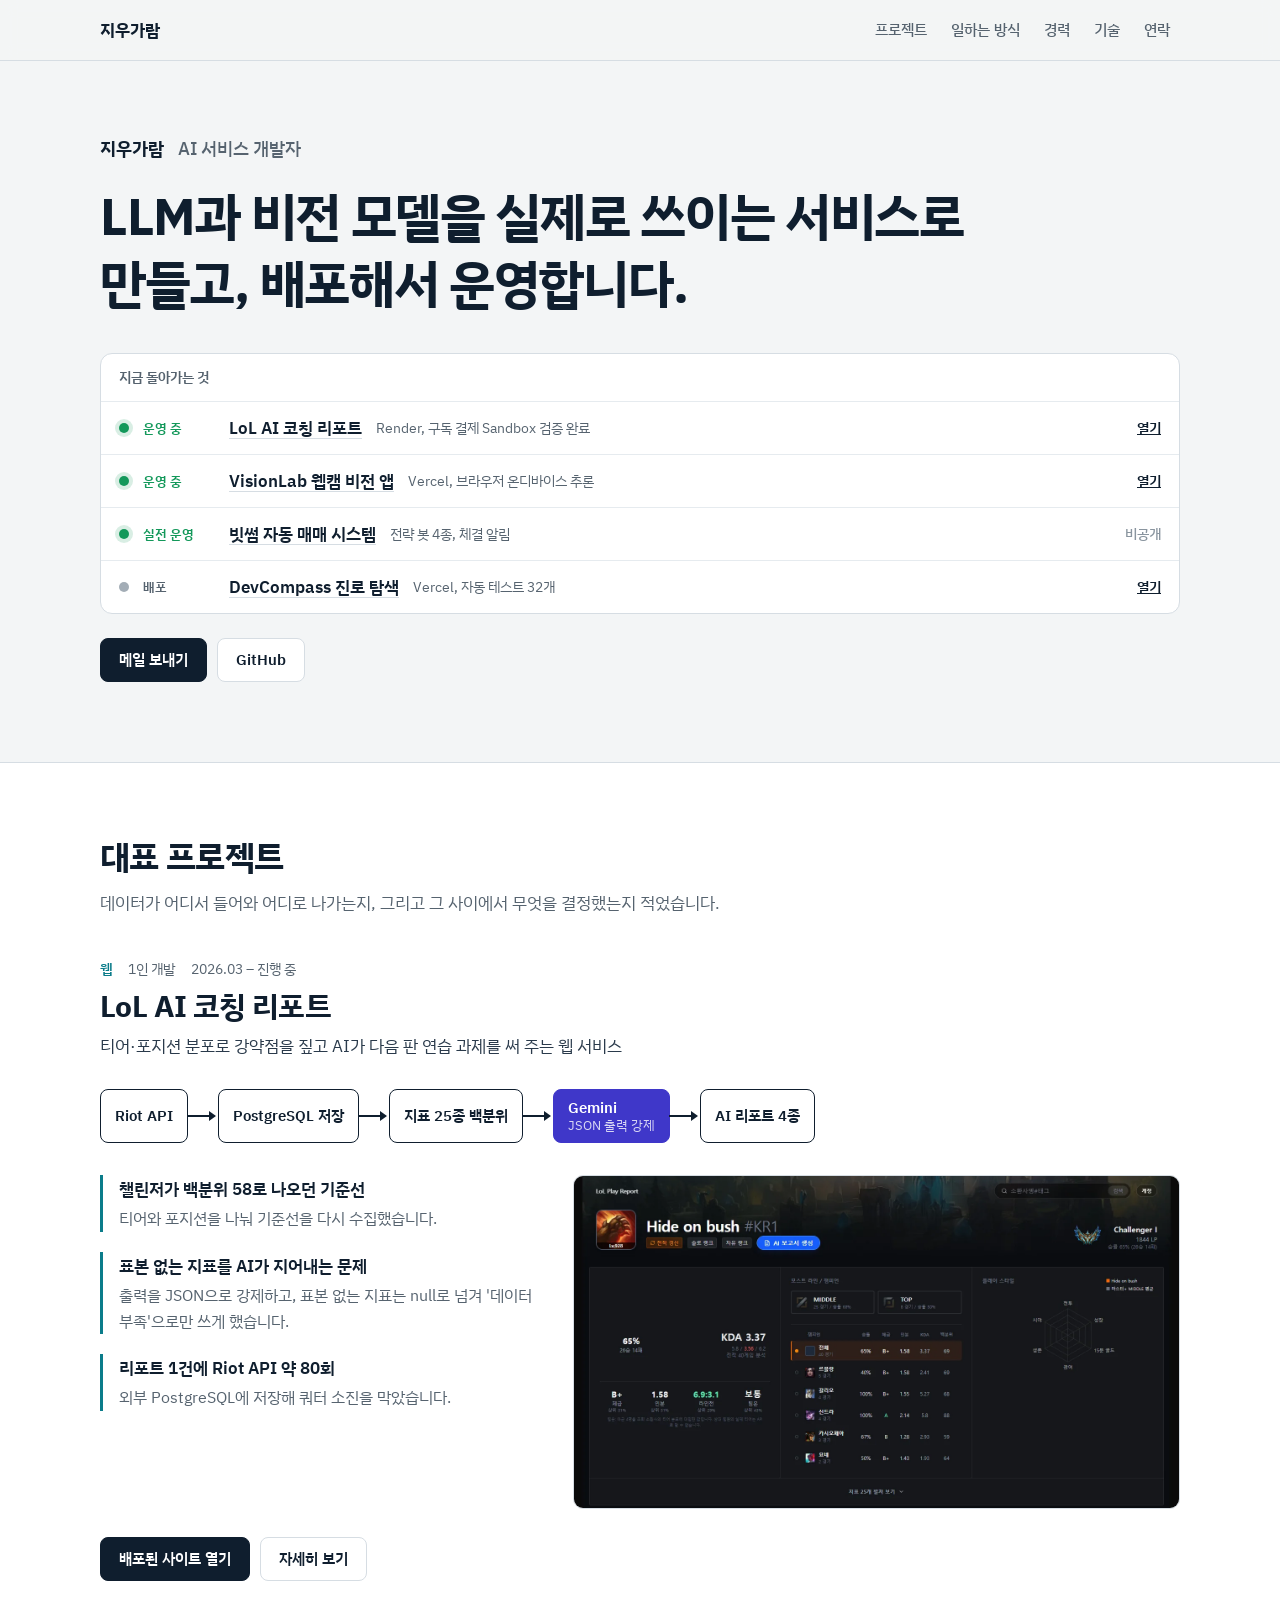
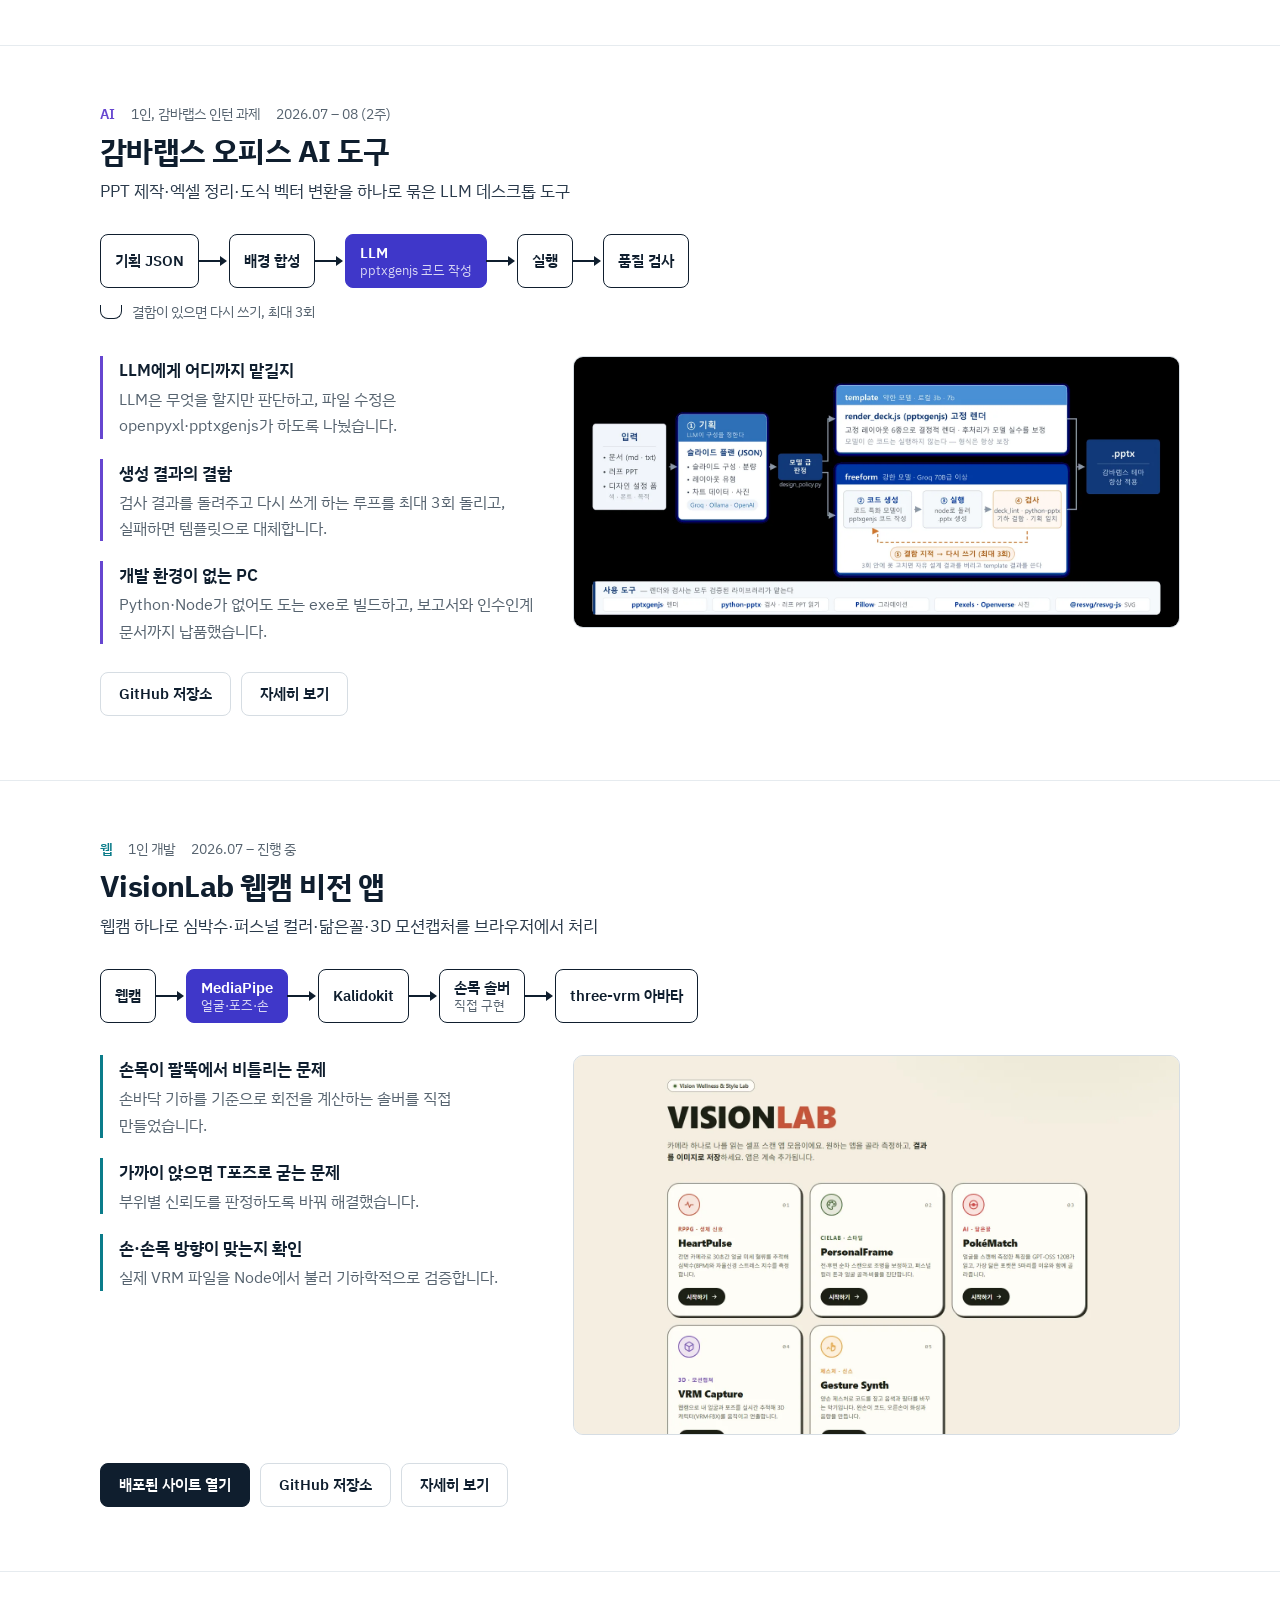
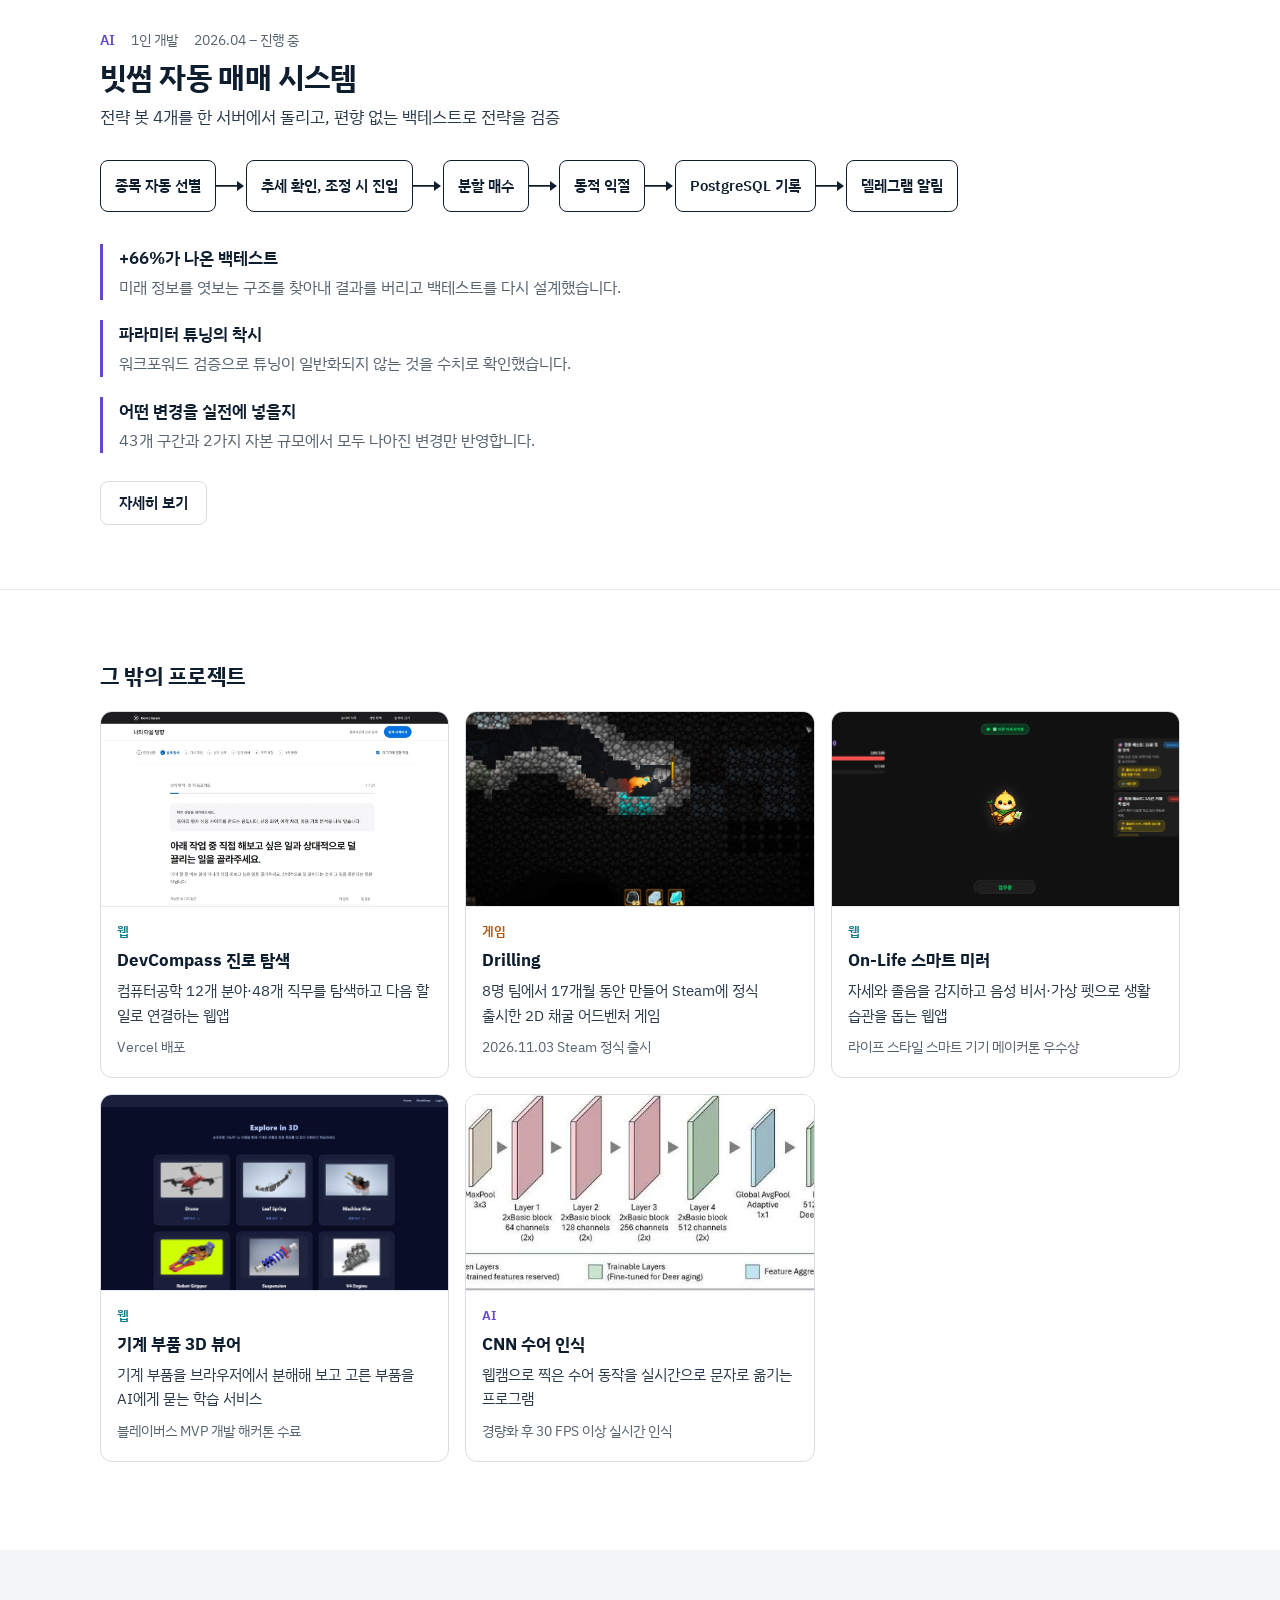
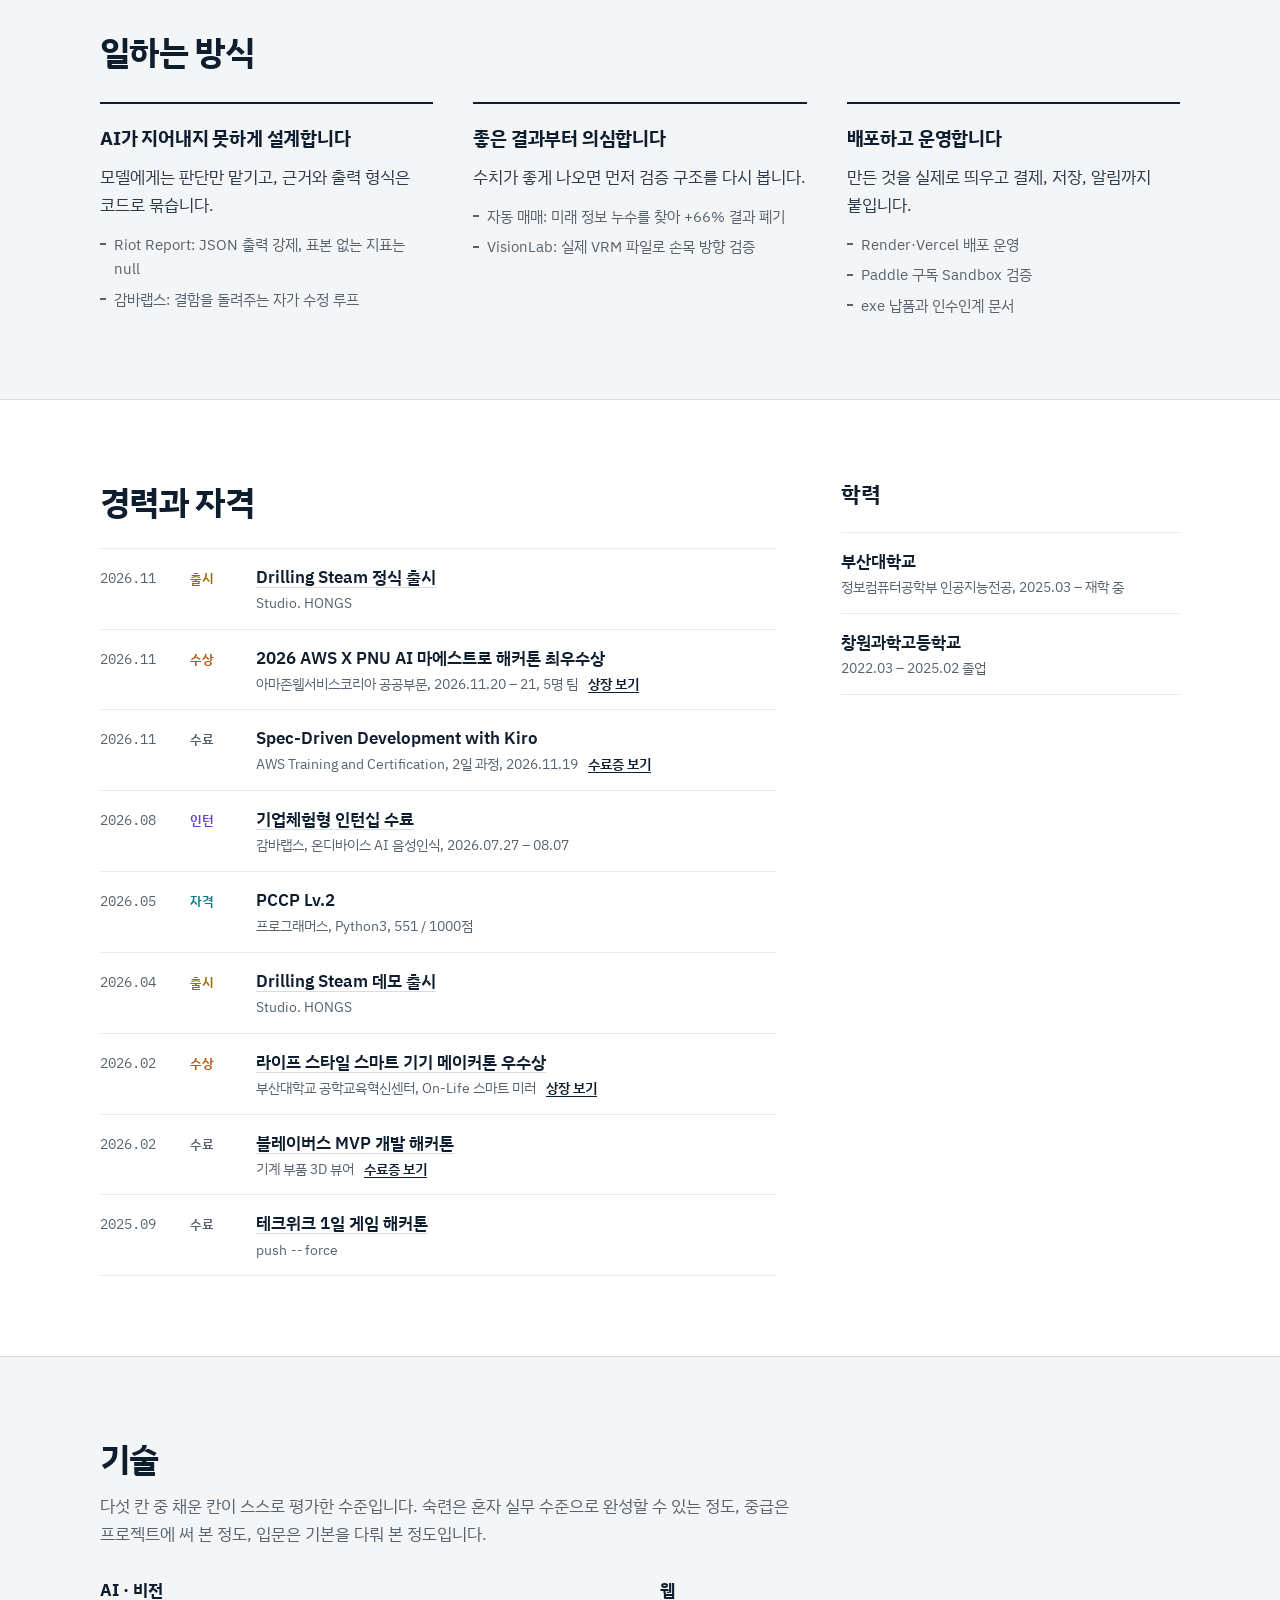
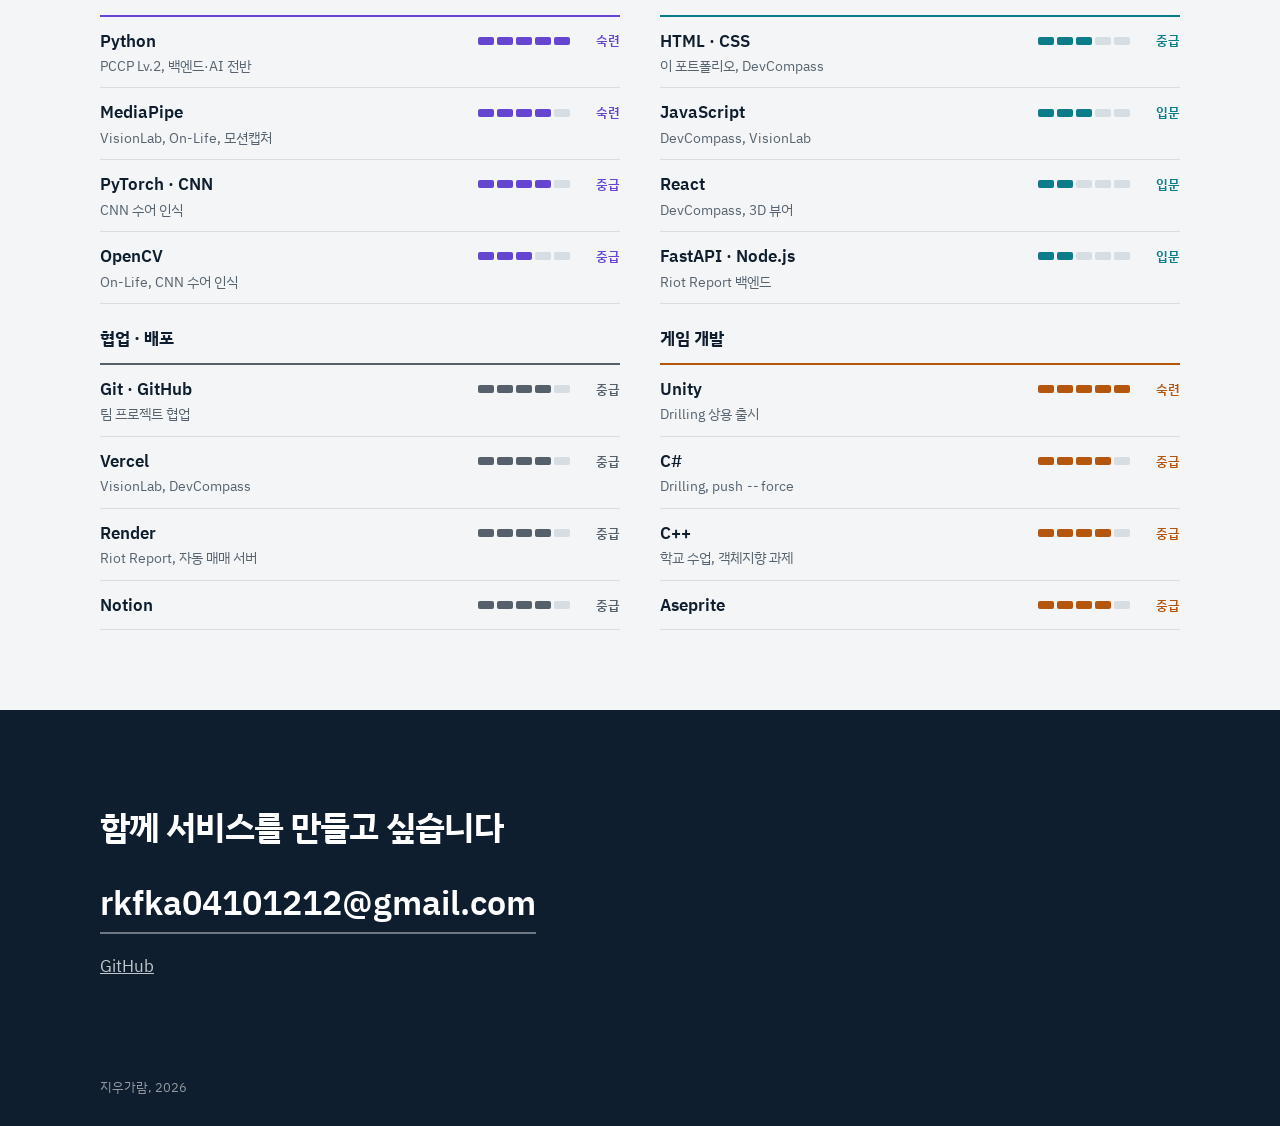
==== commit db4b96e5: "data: AWS X PNU AI 마에스트로 해커톤 최우수상 상장 첨부, 학력에 전공 표기 - 대회명·수여 기관을 상장 표기에 맞춤 (아마존웹서비스코리아 공공부문) - 상장 PDF" ====
--- a/dev/index.html
+++ b/dev/index.html
@@ -15,7 +15,7 @@
   <link rel="preconnect" href="https://fonts.gstatic.com" crossorigin>
   <link rel="stylesheet" href="https://fonts.googleapis.com/css2?family=IBM+Plex+Mono:wght@400;500&family=IBM+Plex+Sans+KR:wght@400;500;600;700&display=swap">
   <link rel="stylesheet" href="dev.css?v=3">
-  <script src="../data.js?v=6" defer></script>
+  <script src="../data.js?v=7" defer></script>
   <script src="data-dev.js?v=1" defer></script>
   <script src="dev.js?v=4" defer></script>
 </head>
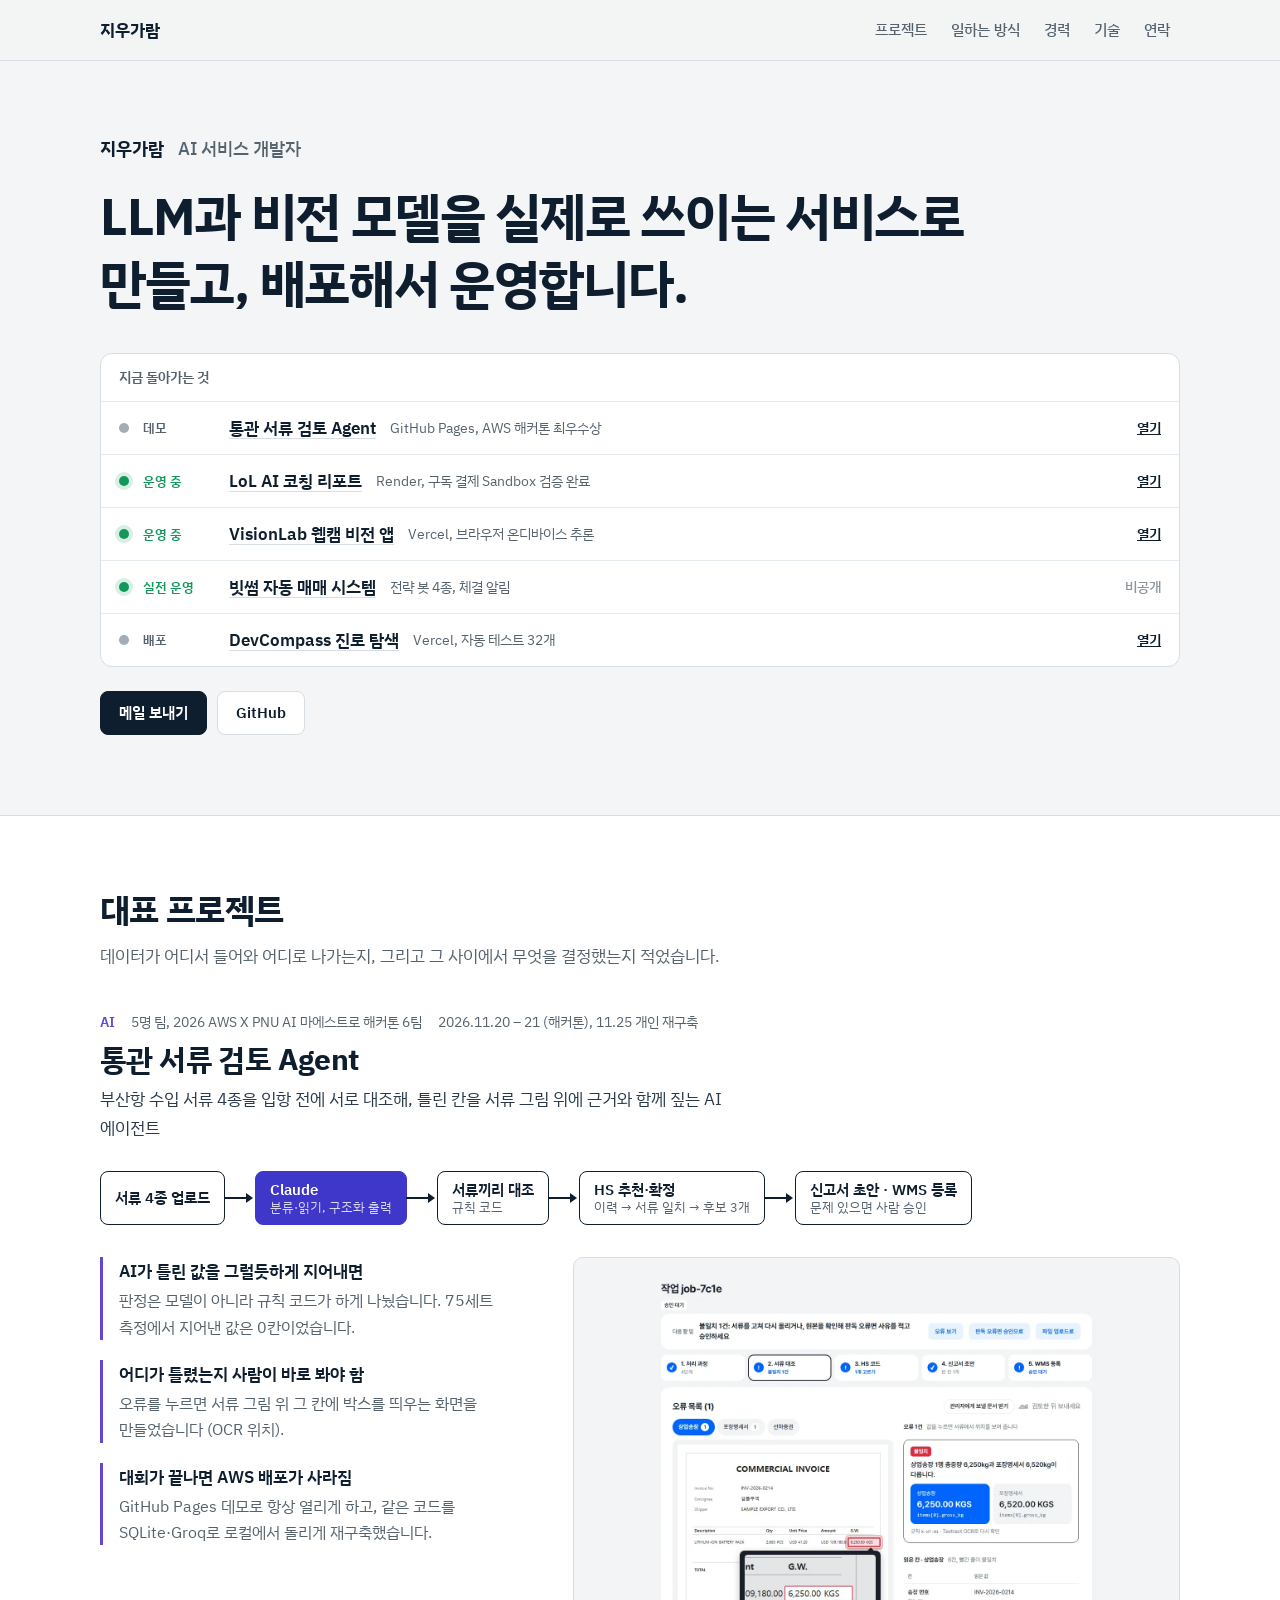
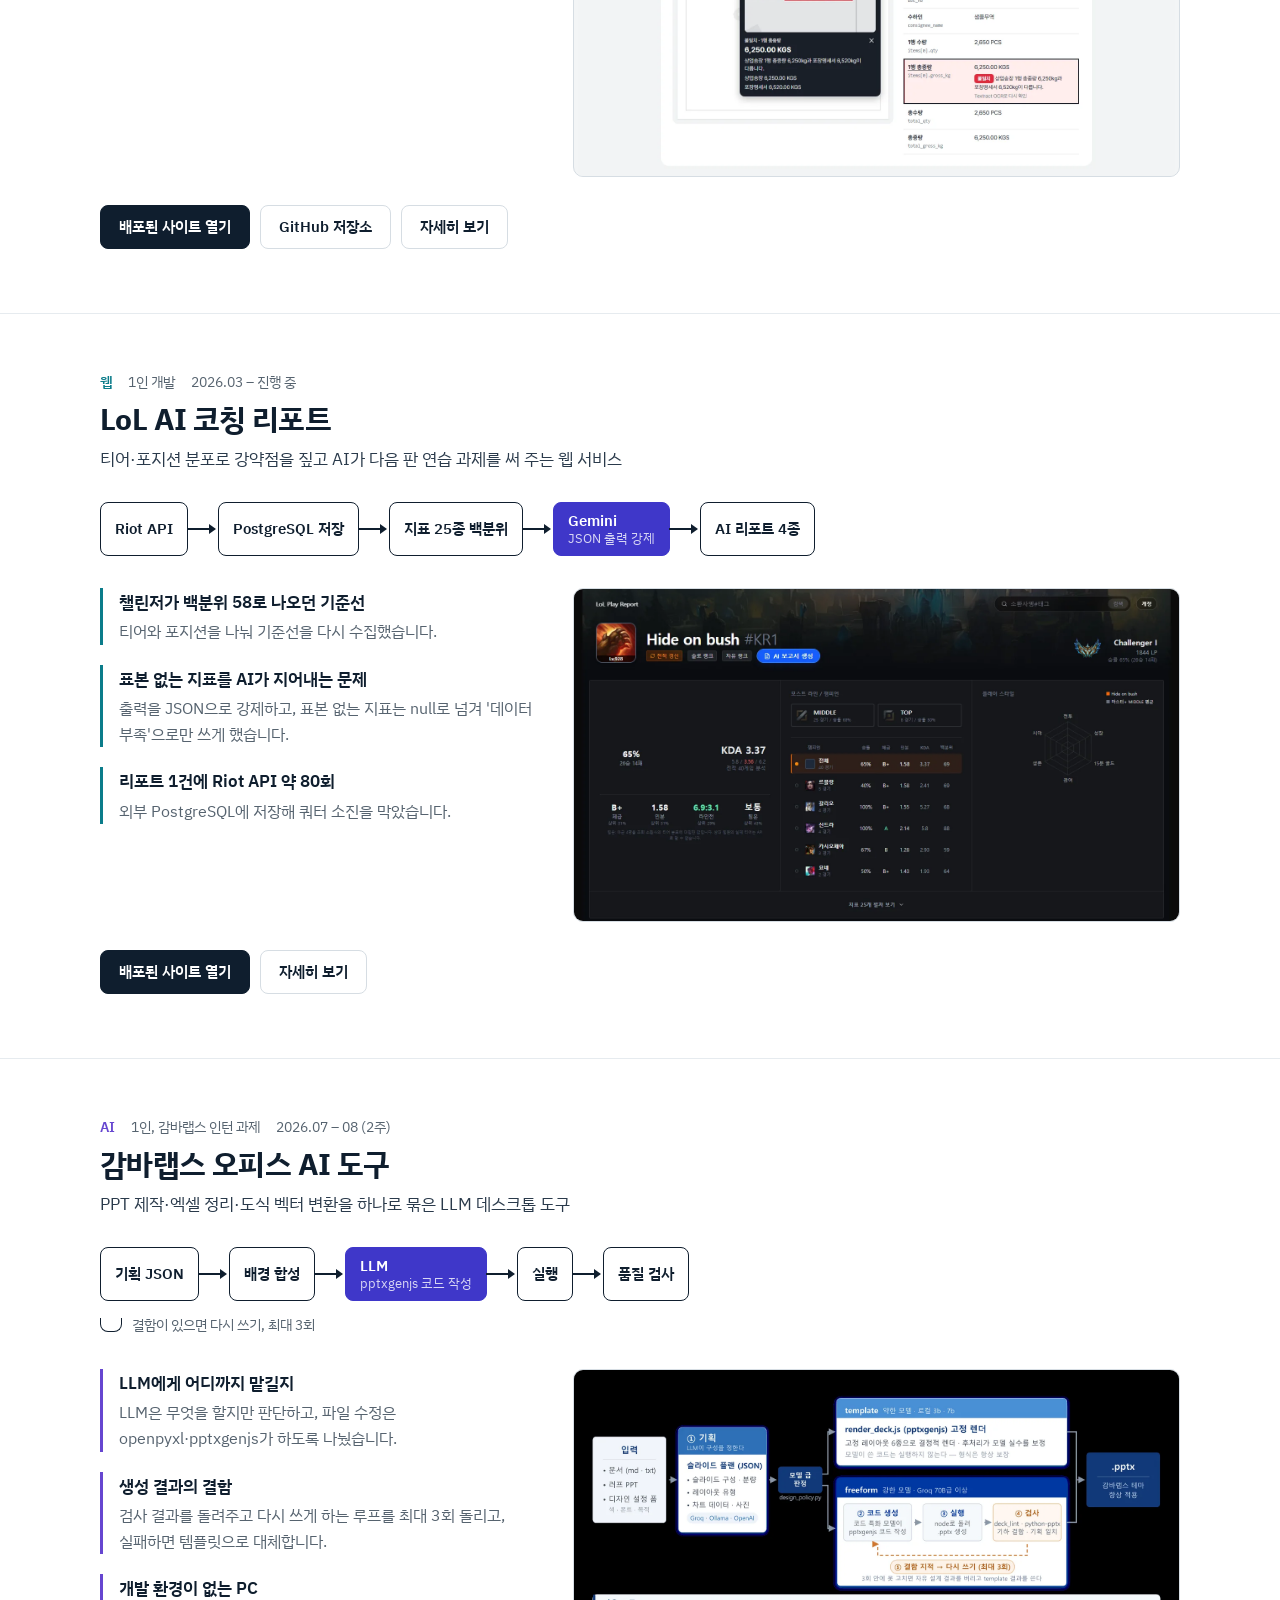
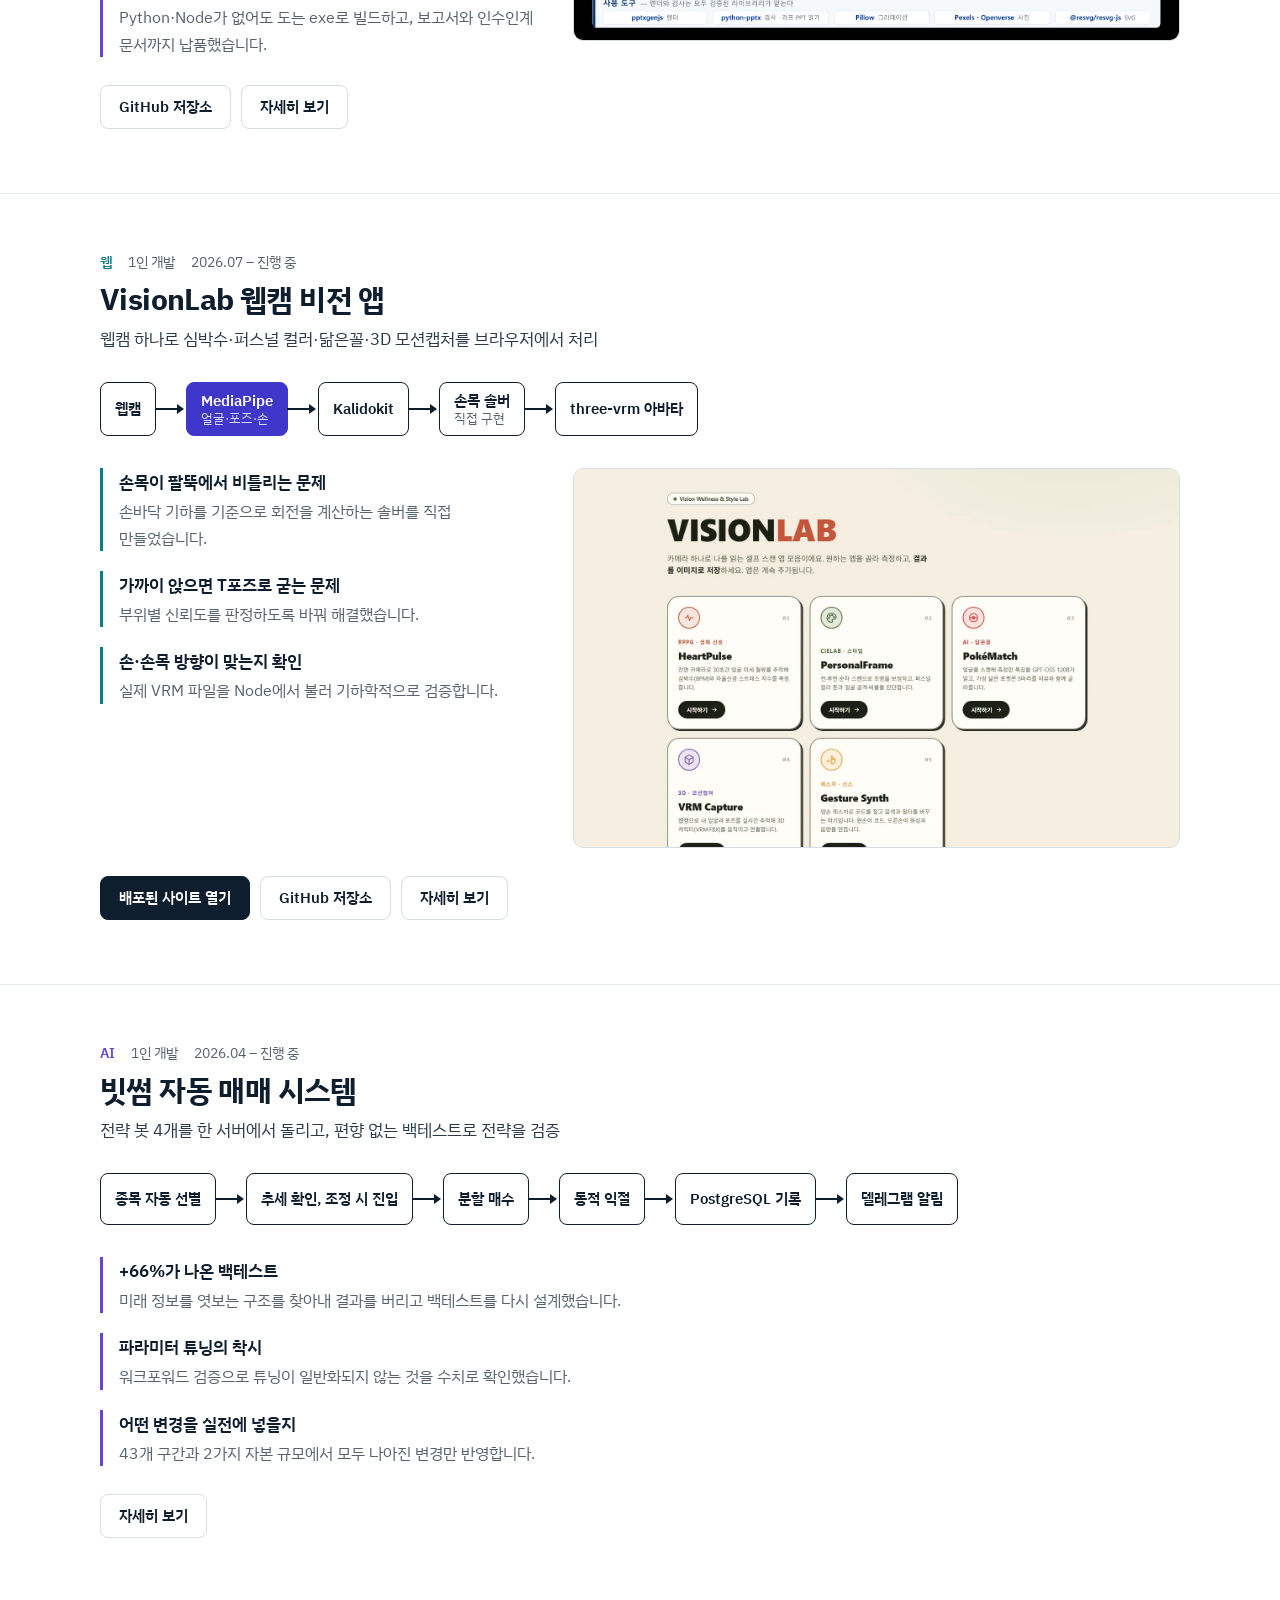
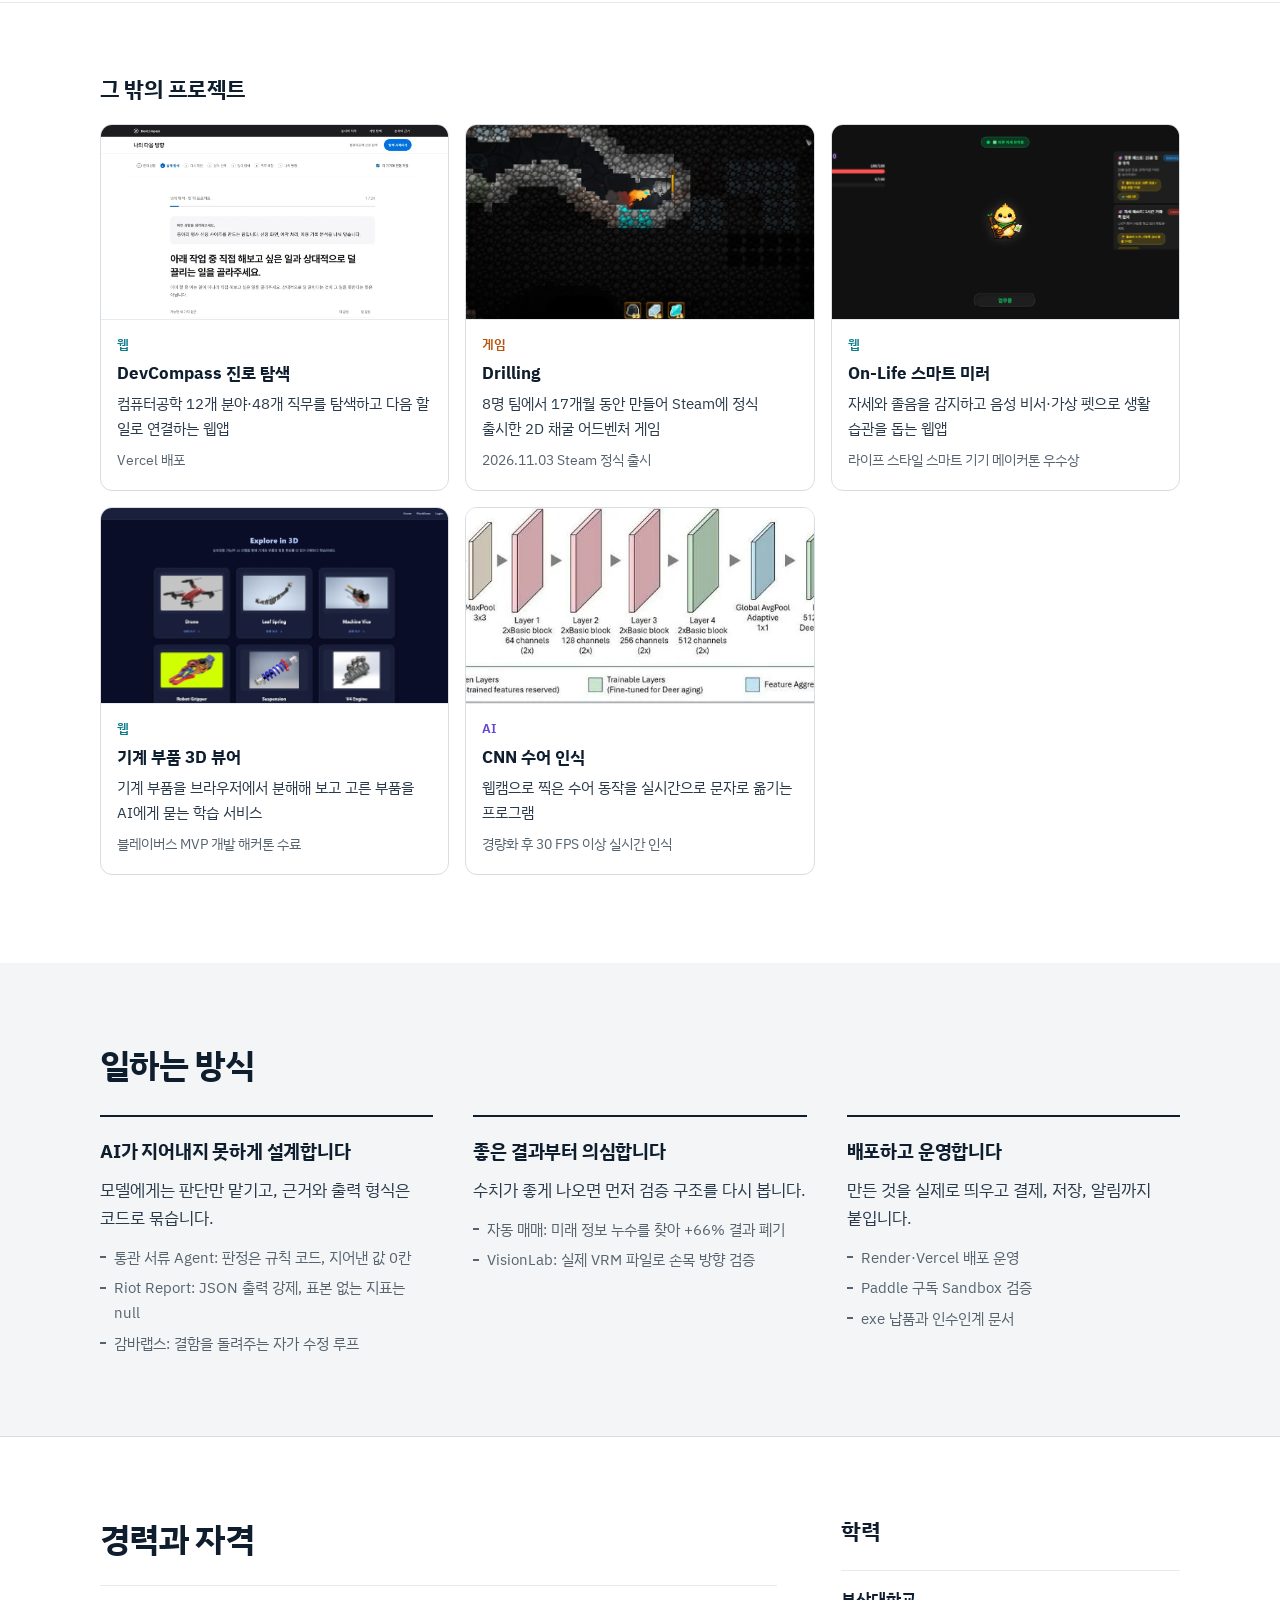
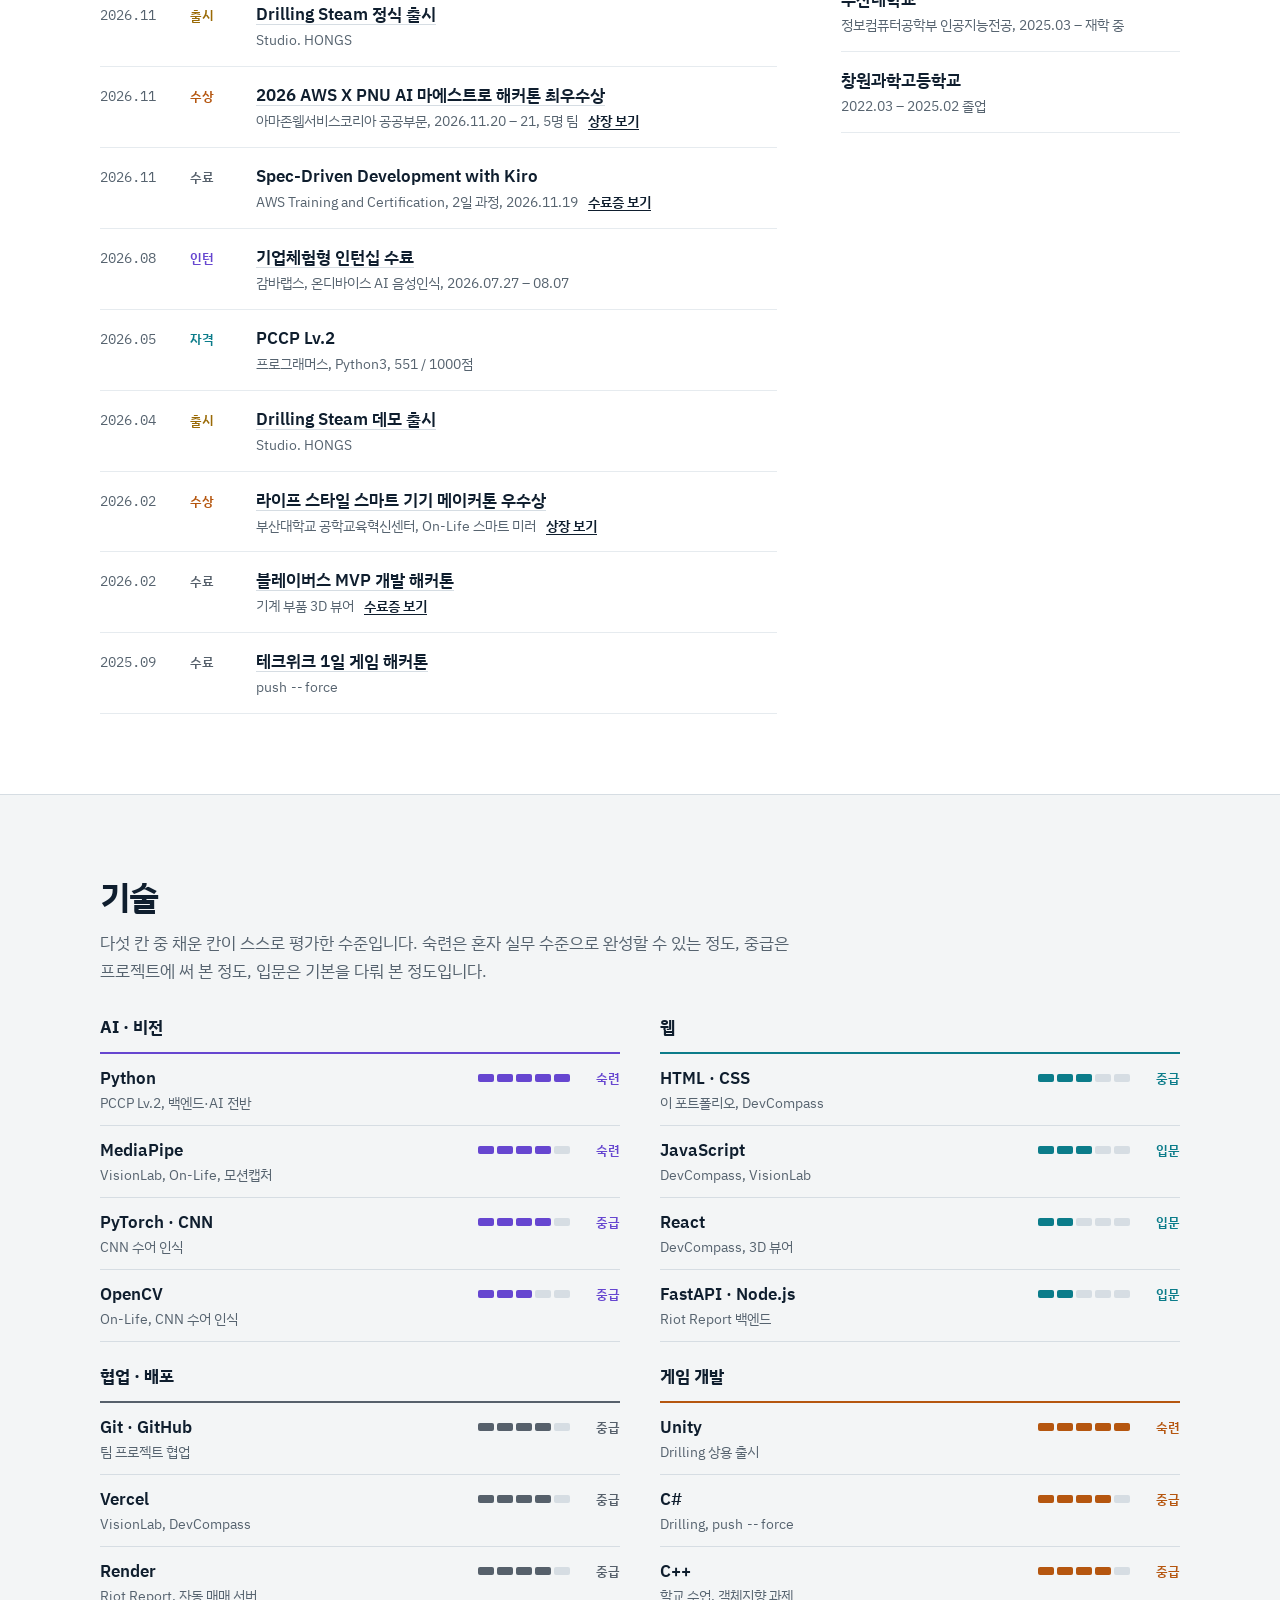
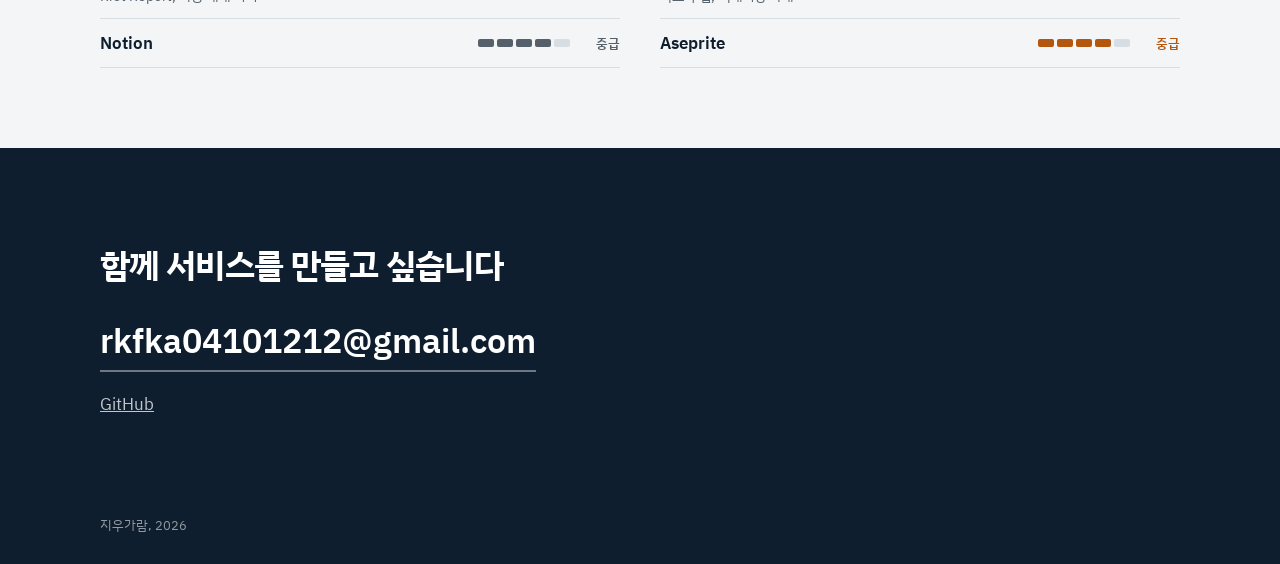
==== commit 364600ca: "data: 통관 서류 검토 Agent(AWS 마에스트로 해커톤 최우수상) 프로젝트 추가 - 프로젝트 목록 맨 앞에 추가: 데모(GitHub Pages)·저장소 링크, 화면 3장, " ====
--- a/dev/index.html
+++ b/dev/index.html
@@ -15,8 +15,8 @@
   <link rel="preconnect" href="https://fonts.gstatic.com" crossorigin>
   <link rel="stylesheet" href="https://fonts.googleapis.com/css2?family=IBM+Plex+Mono:wght@400;500&family=IBM+Plex+Sans+KR:wght@400;500;600;700&display=swap">
   <link rel="stylesheet" href="dev.css?v=3">
-  <script src="../data.js?v=7" defer></script>
-  <script src="data-dev.js?v=1" defer></script>
+  <script src="../data.js?v=8" defer></script>
+  <script src="data-dev.js?v=2" defer></script>
   <script src="dev.js?v=4" defer></script>
 </head>
 <body>
